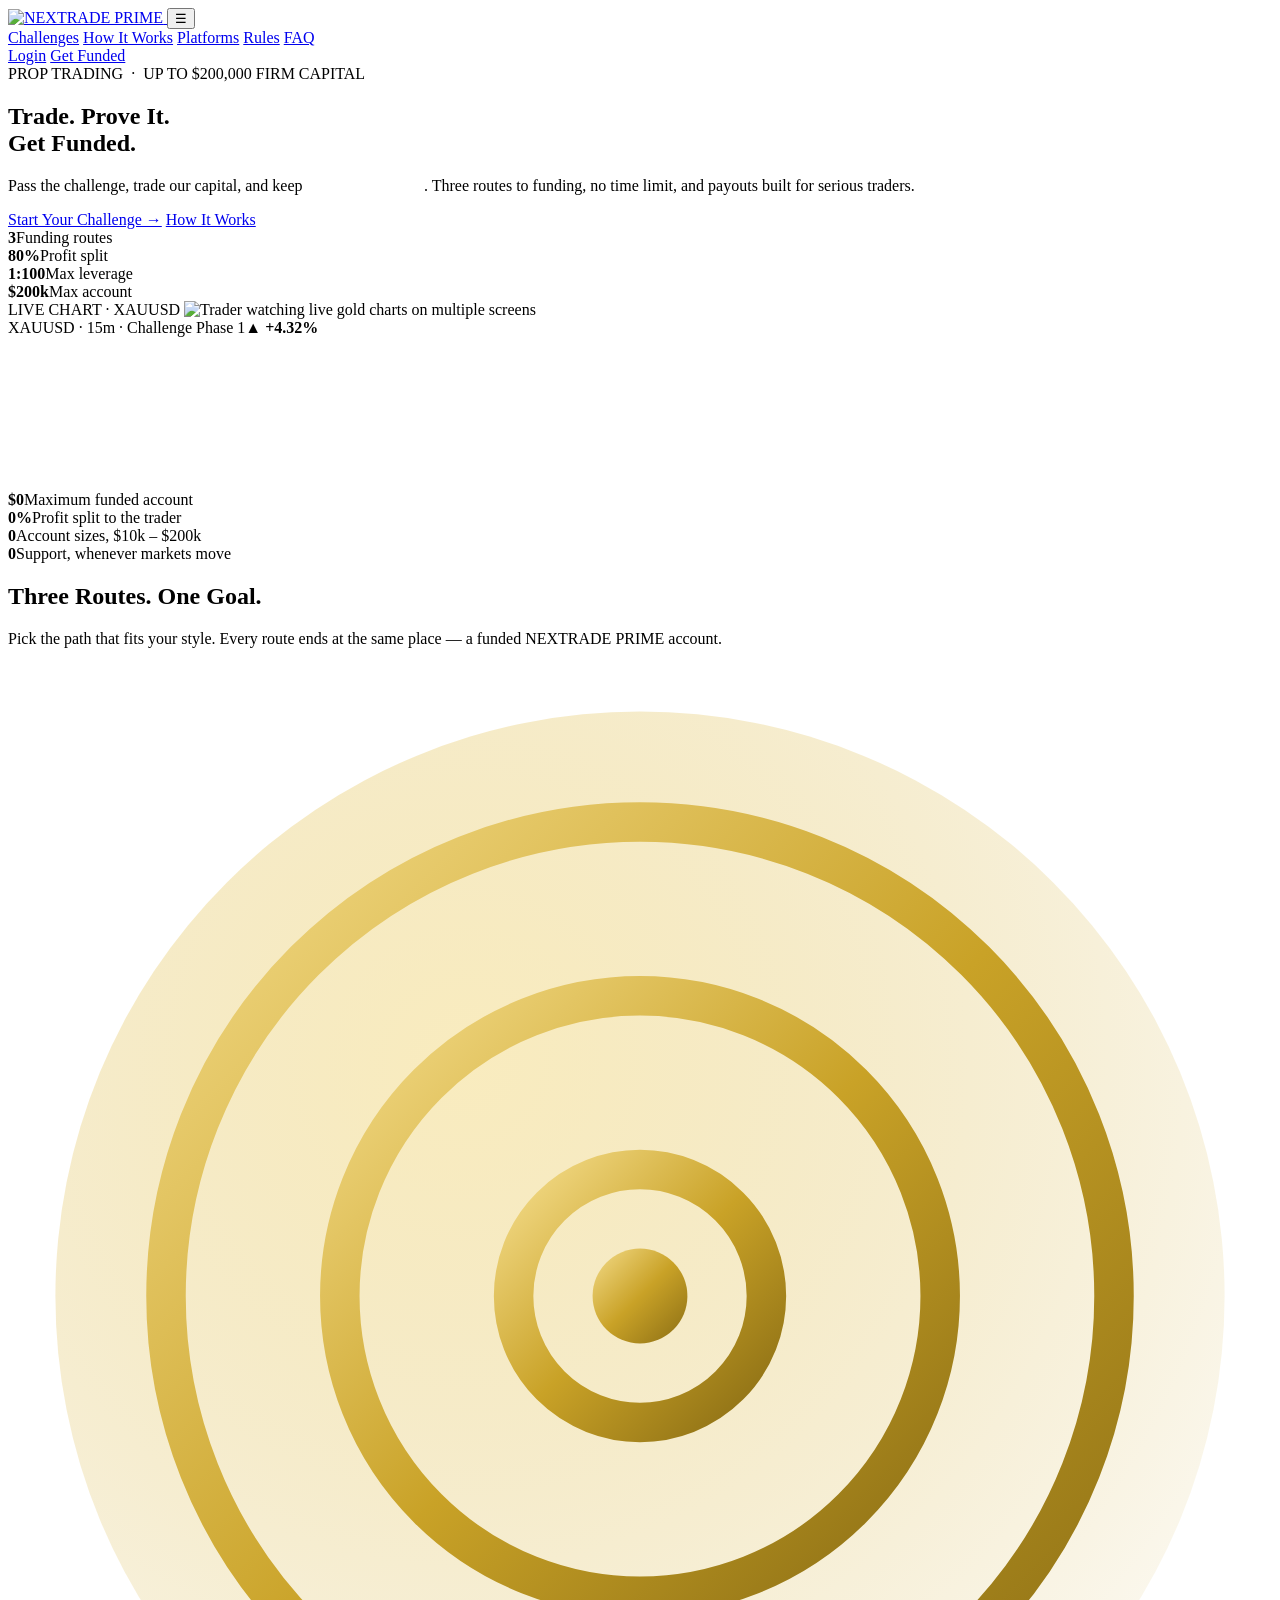
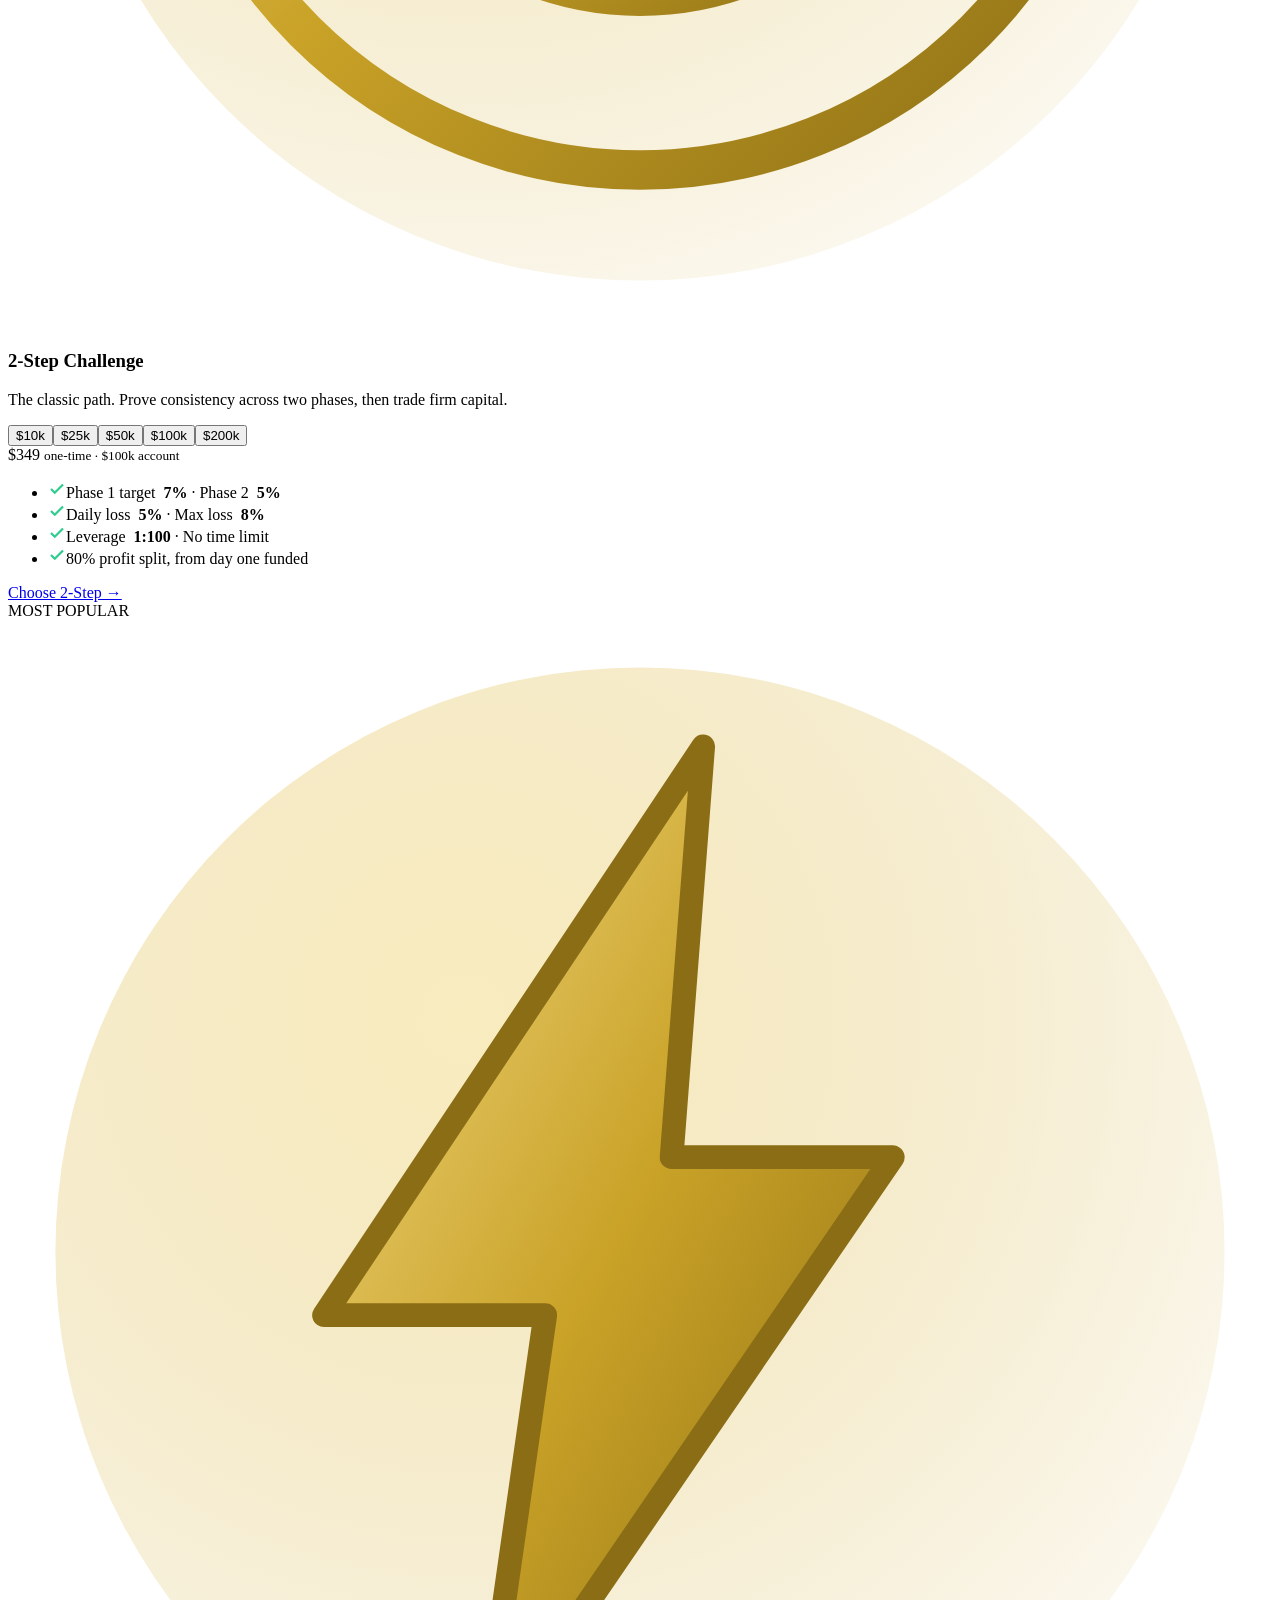
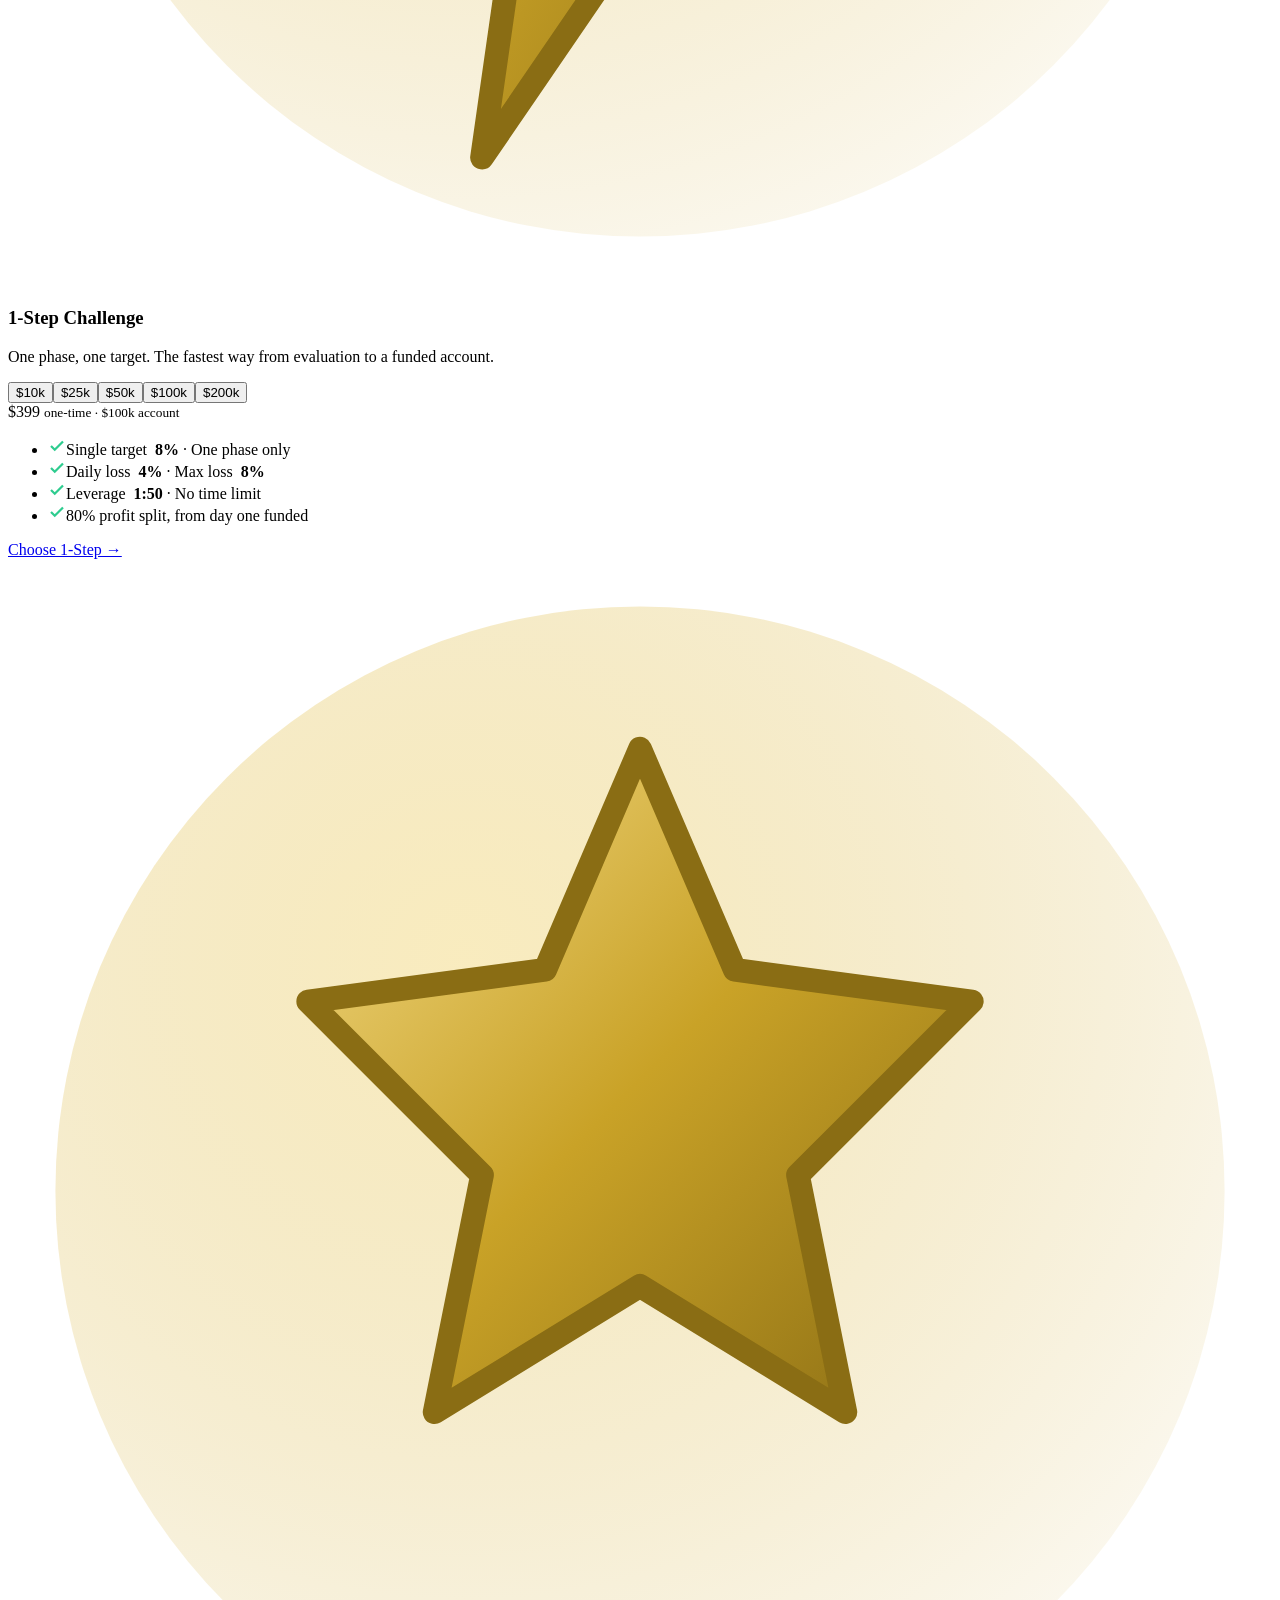
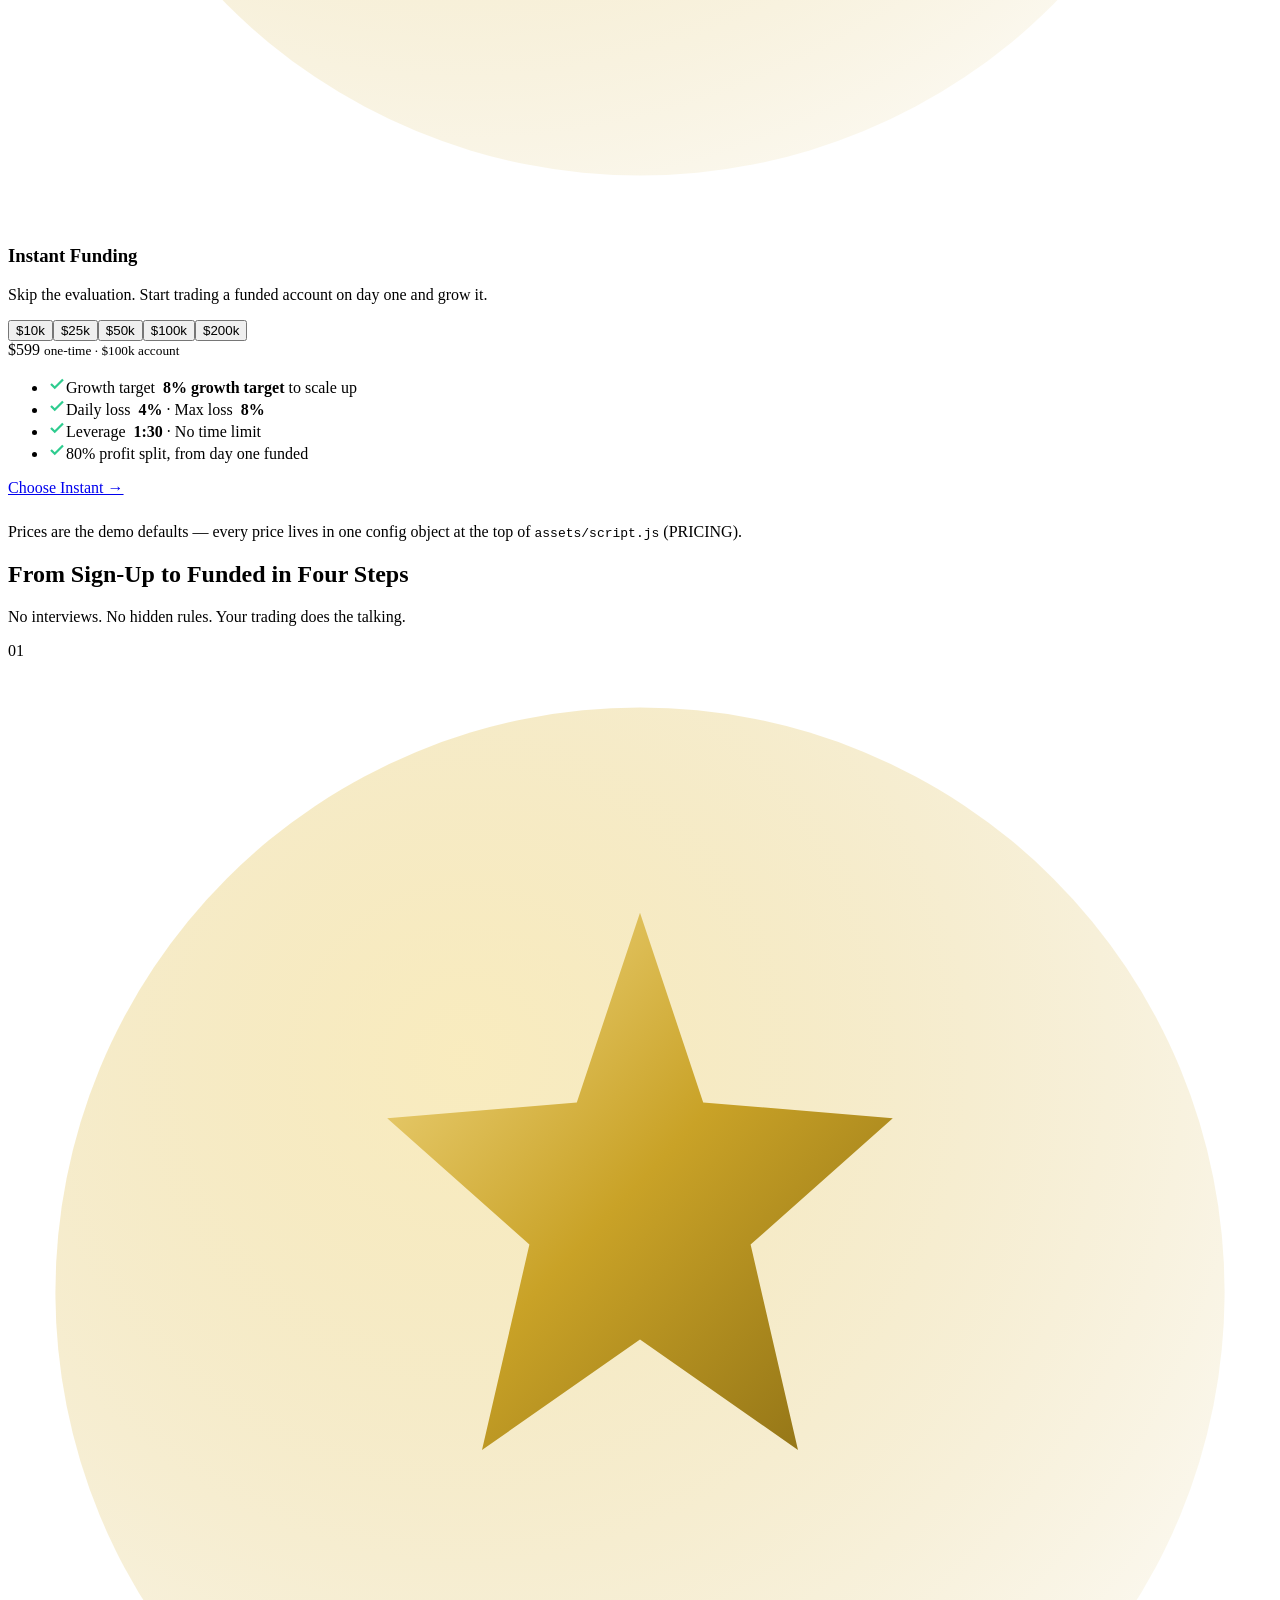
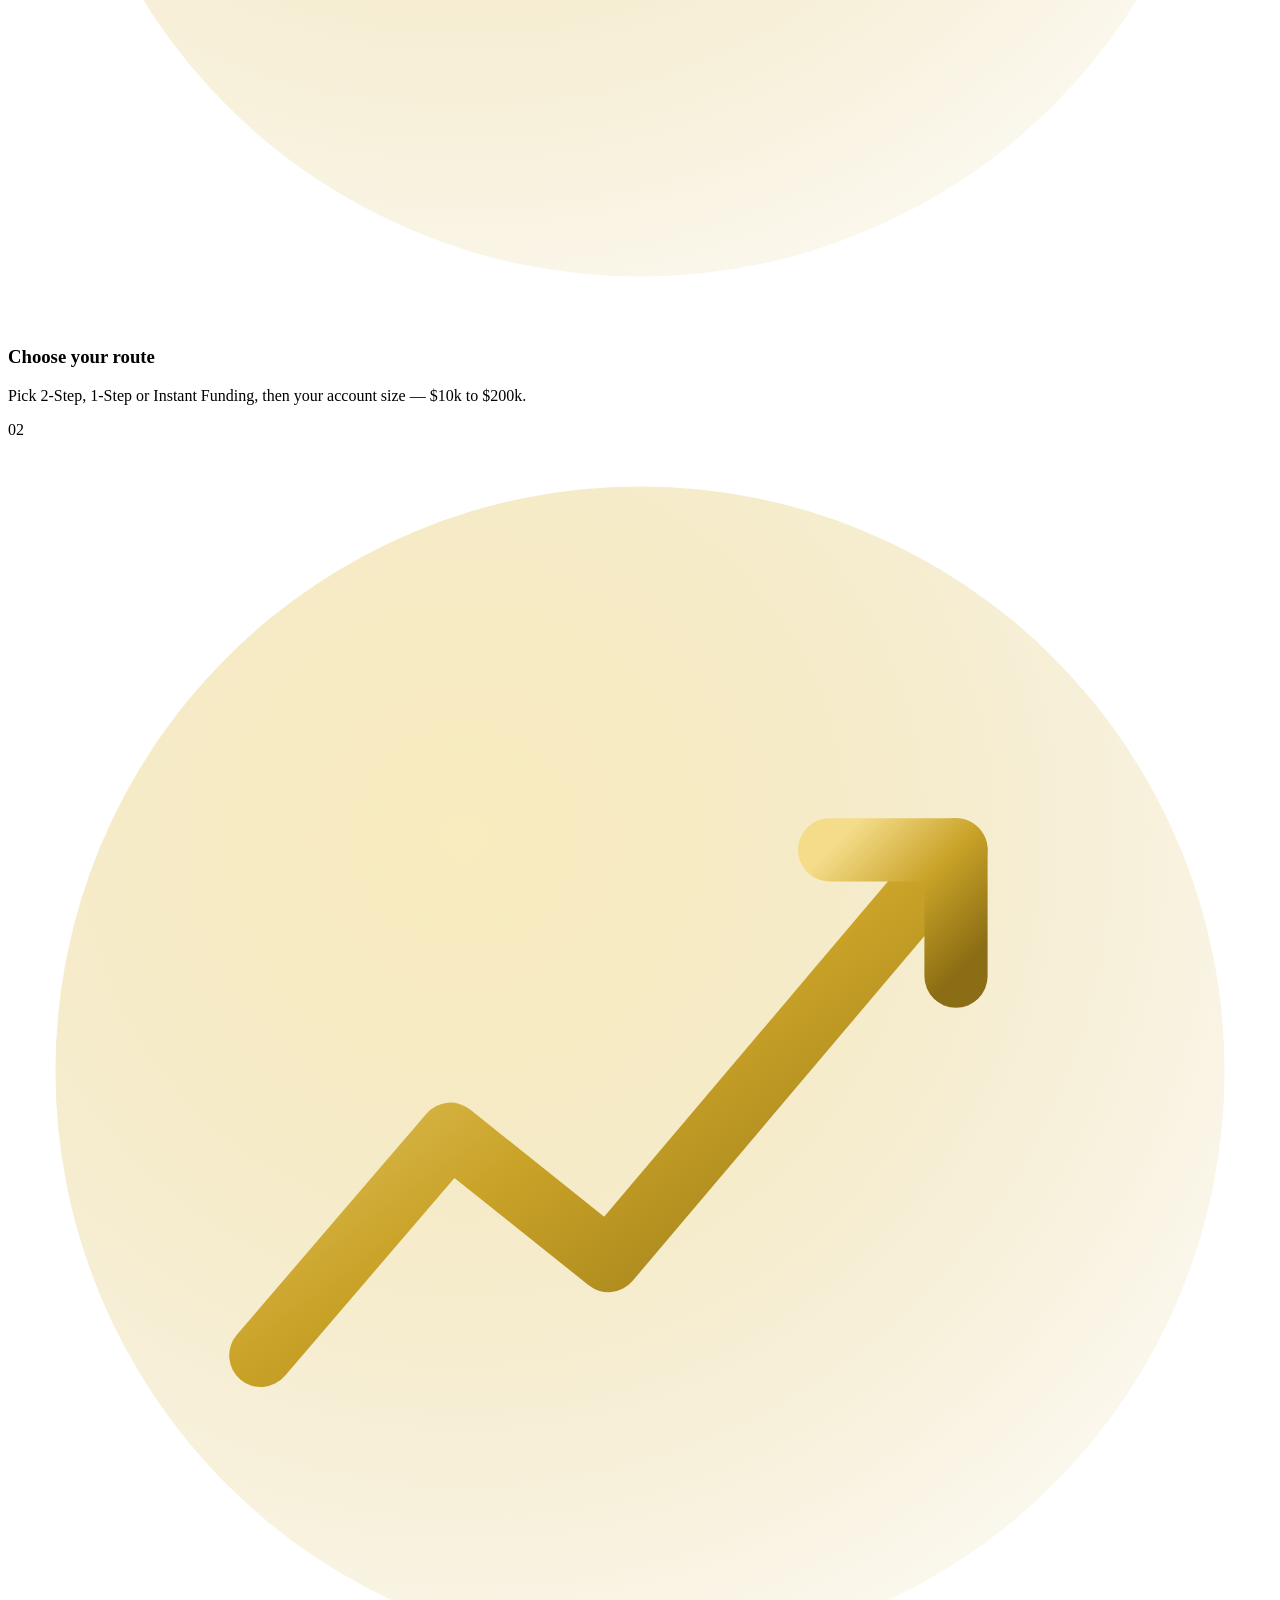
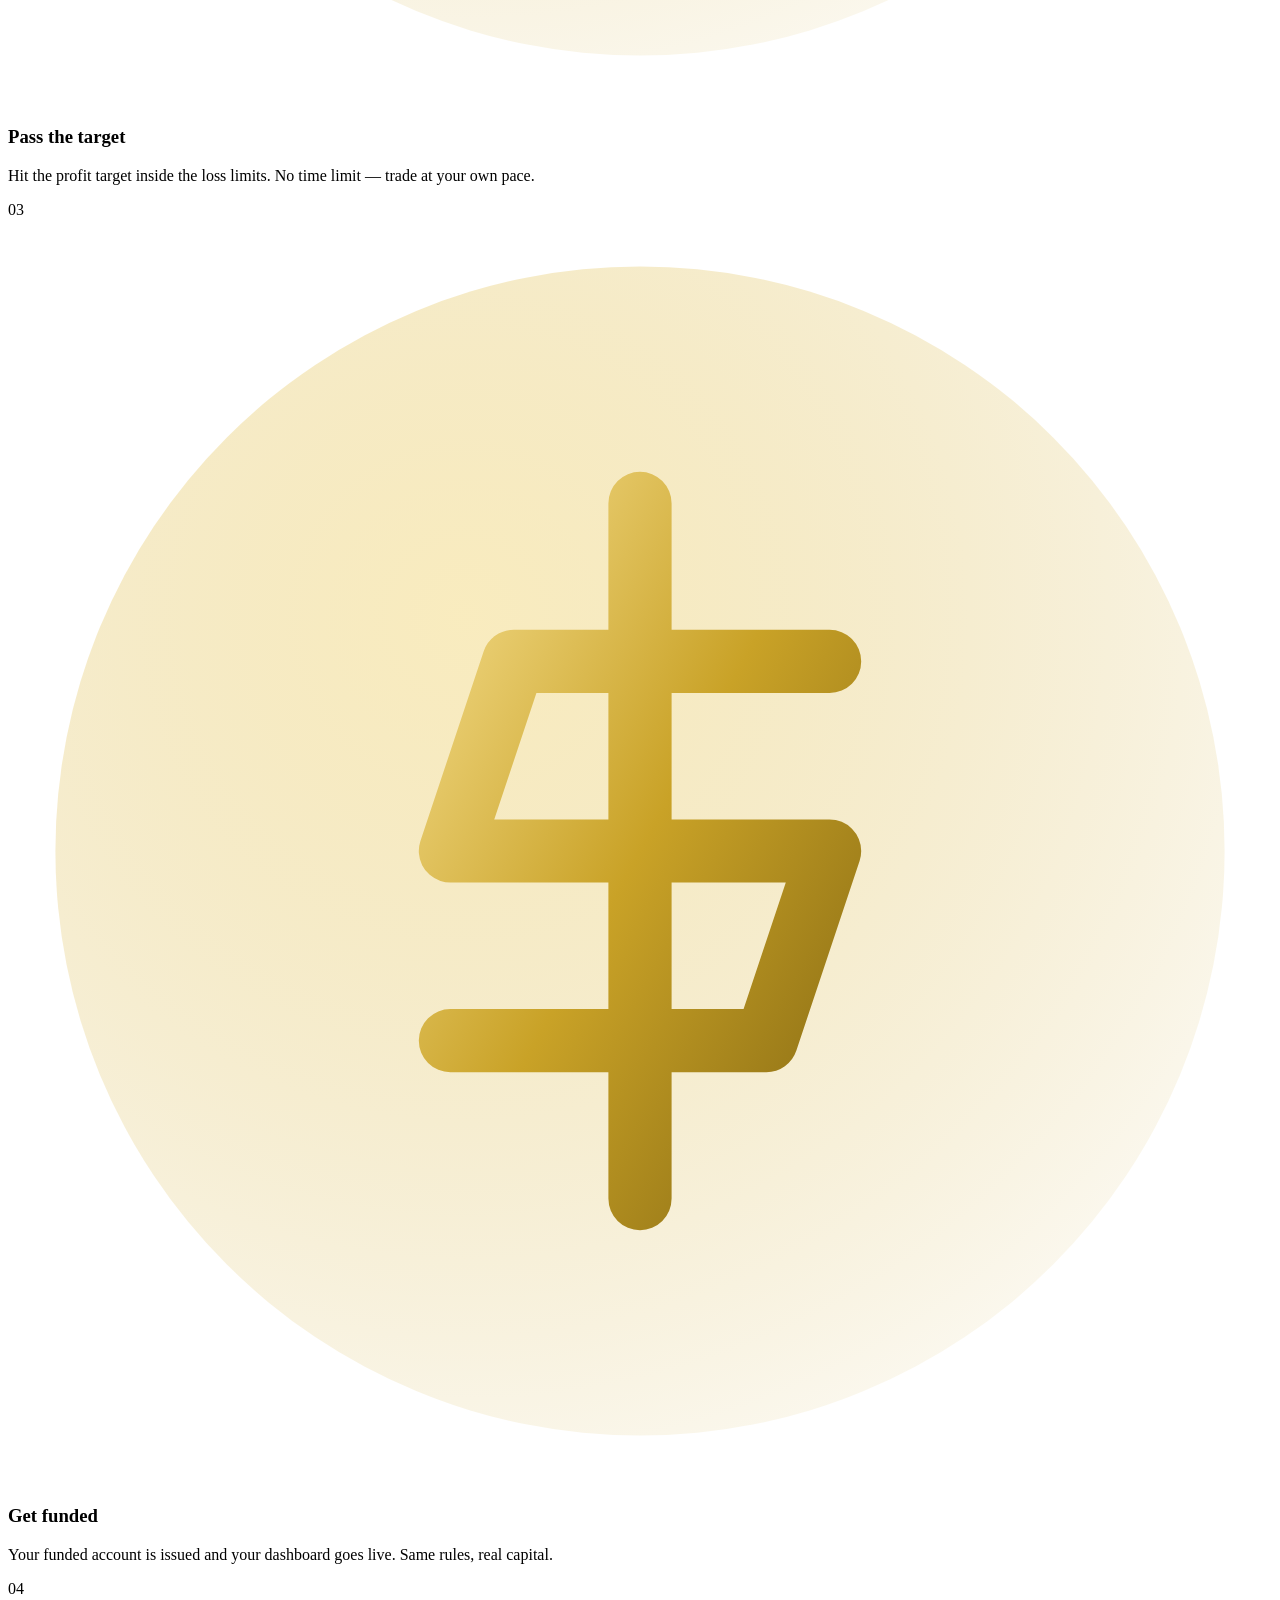
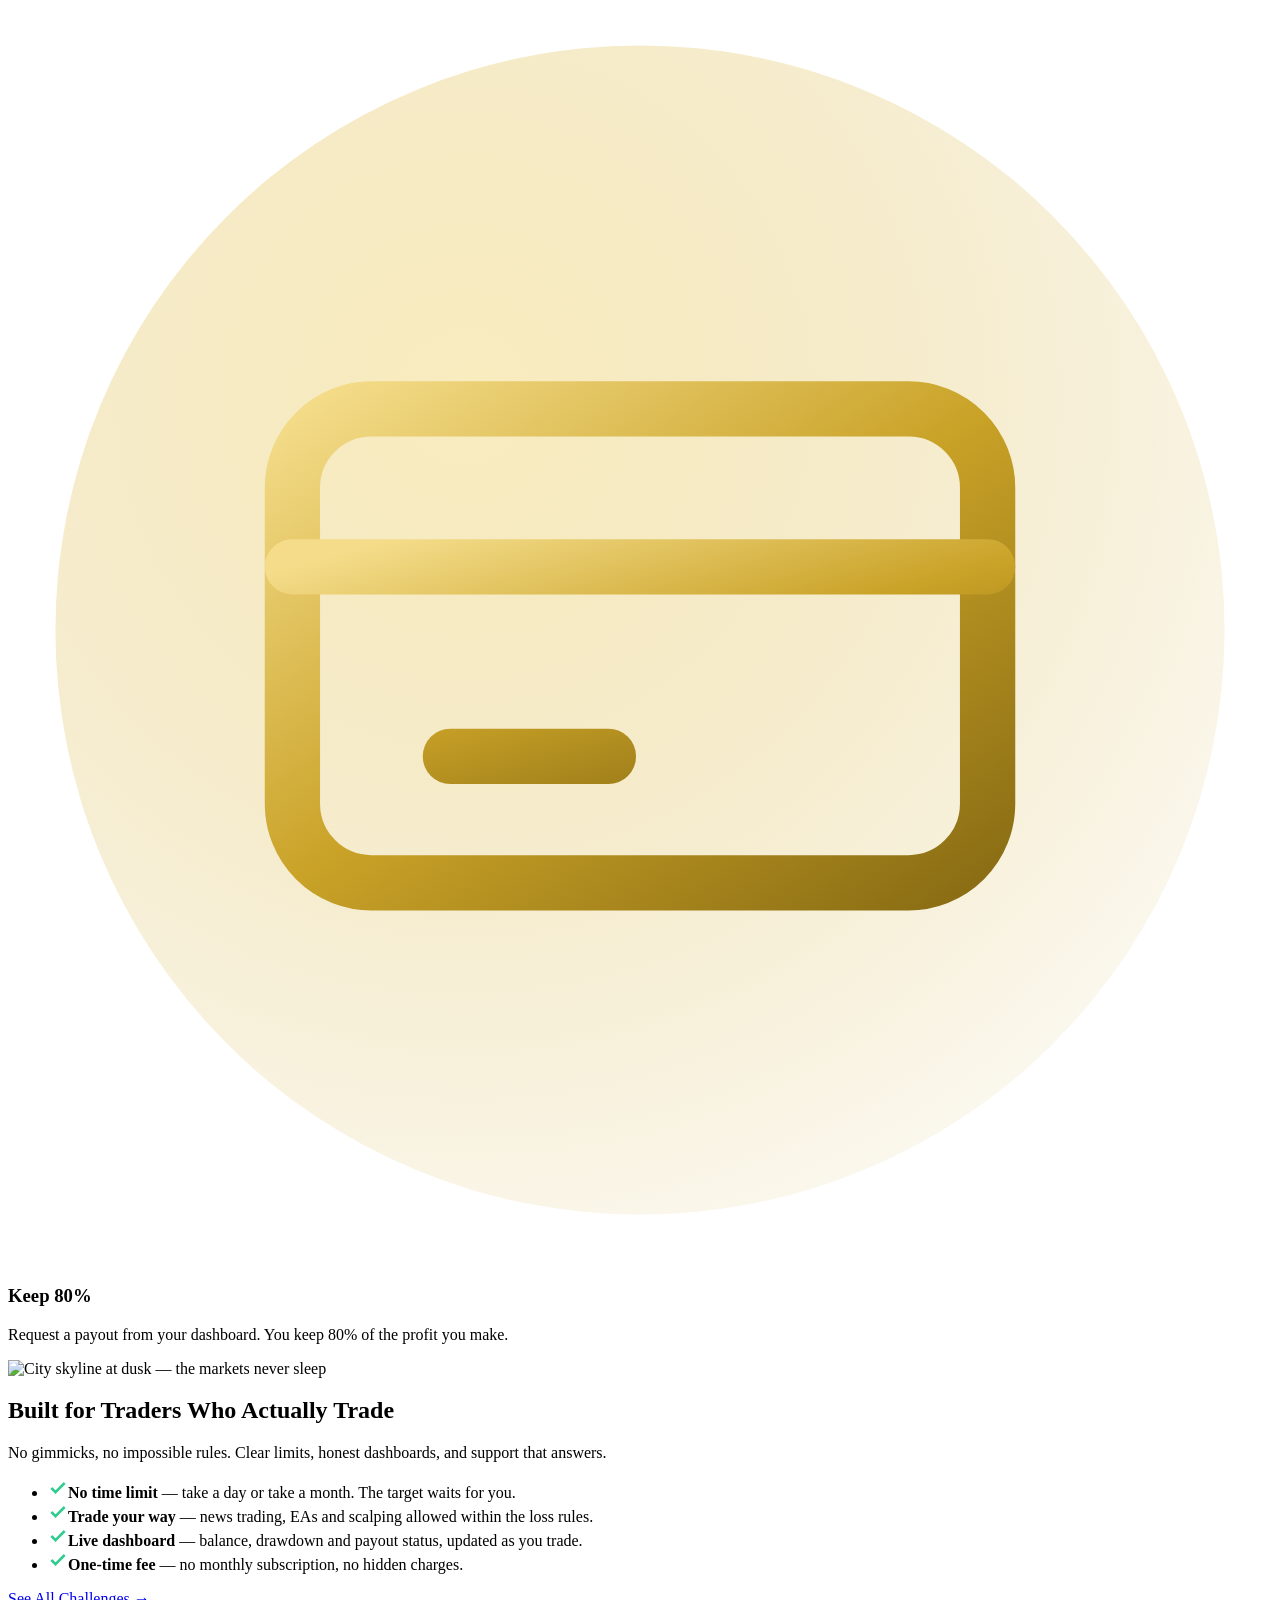
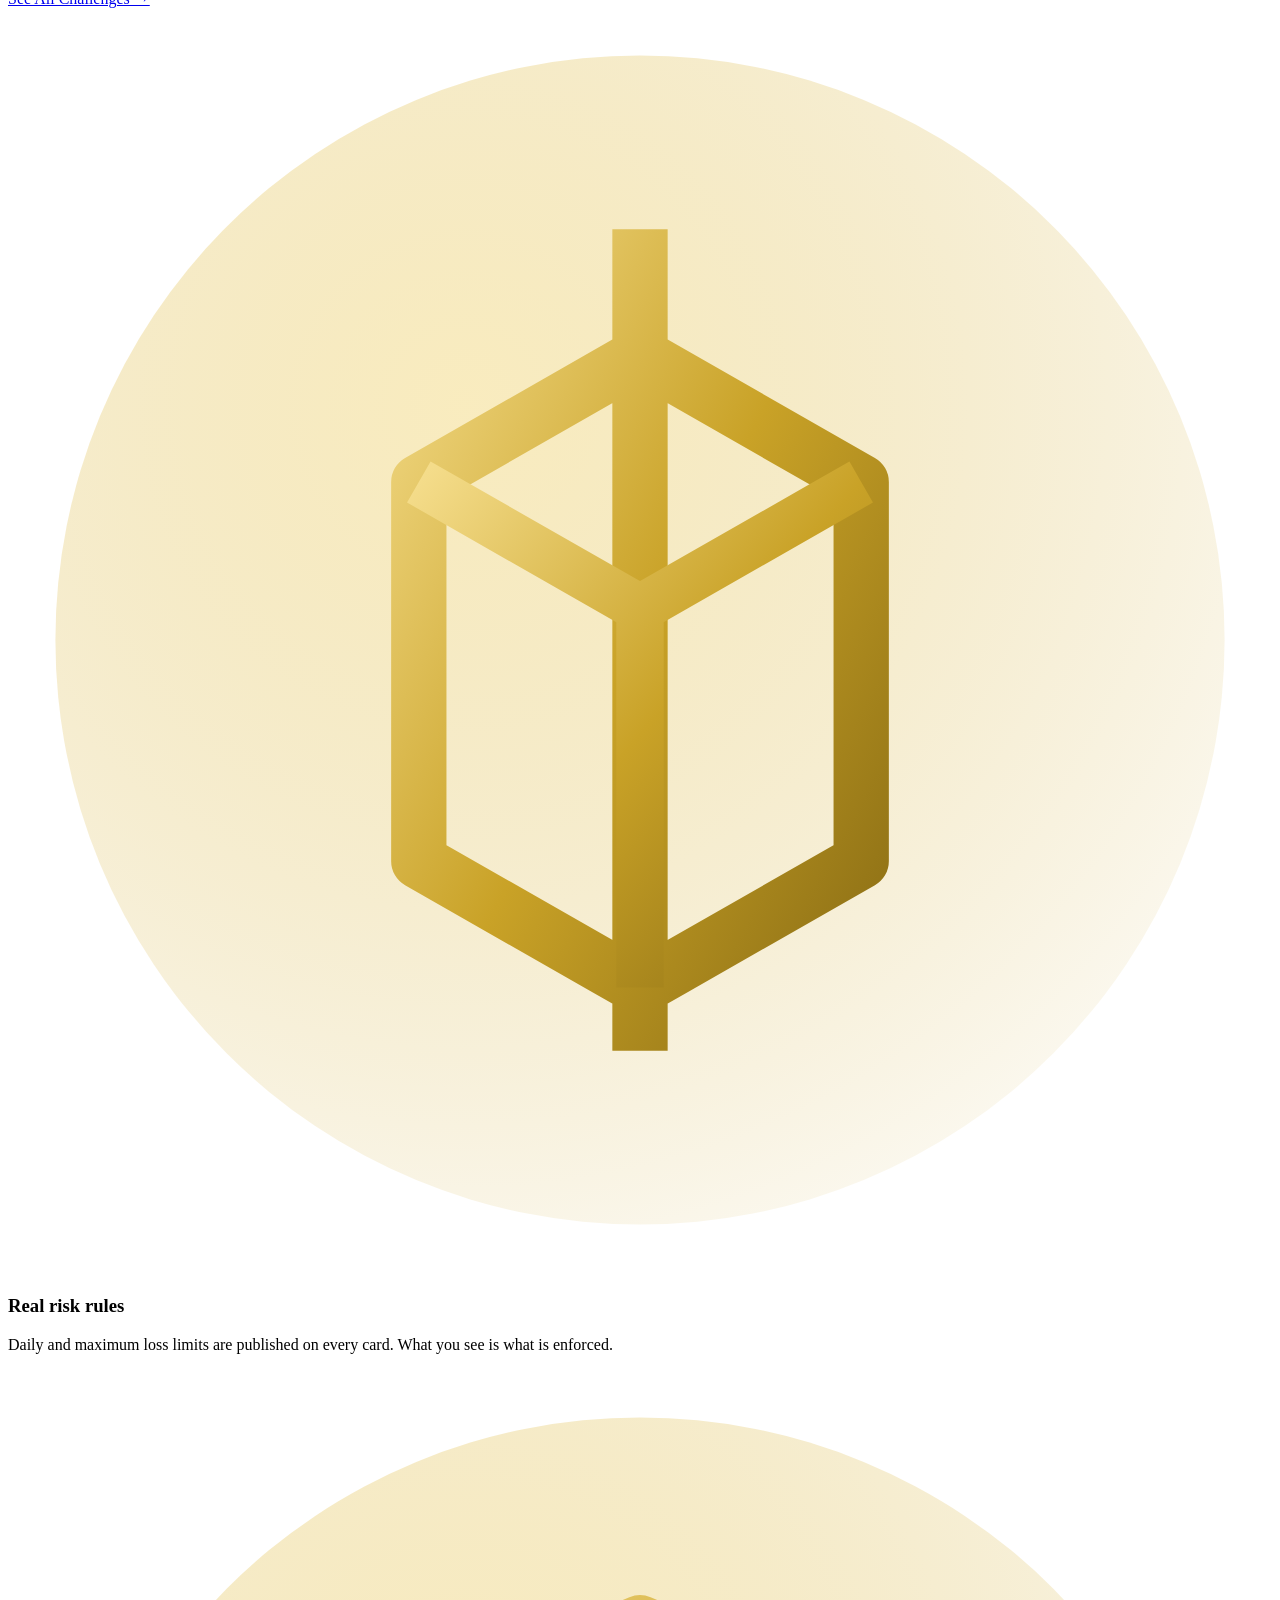
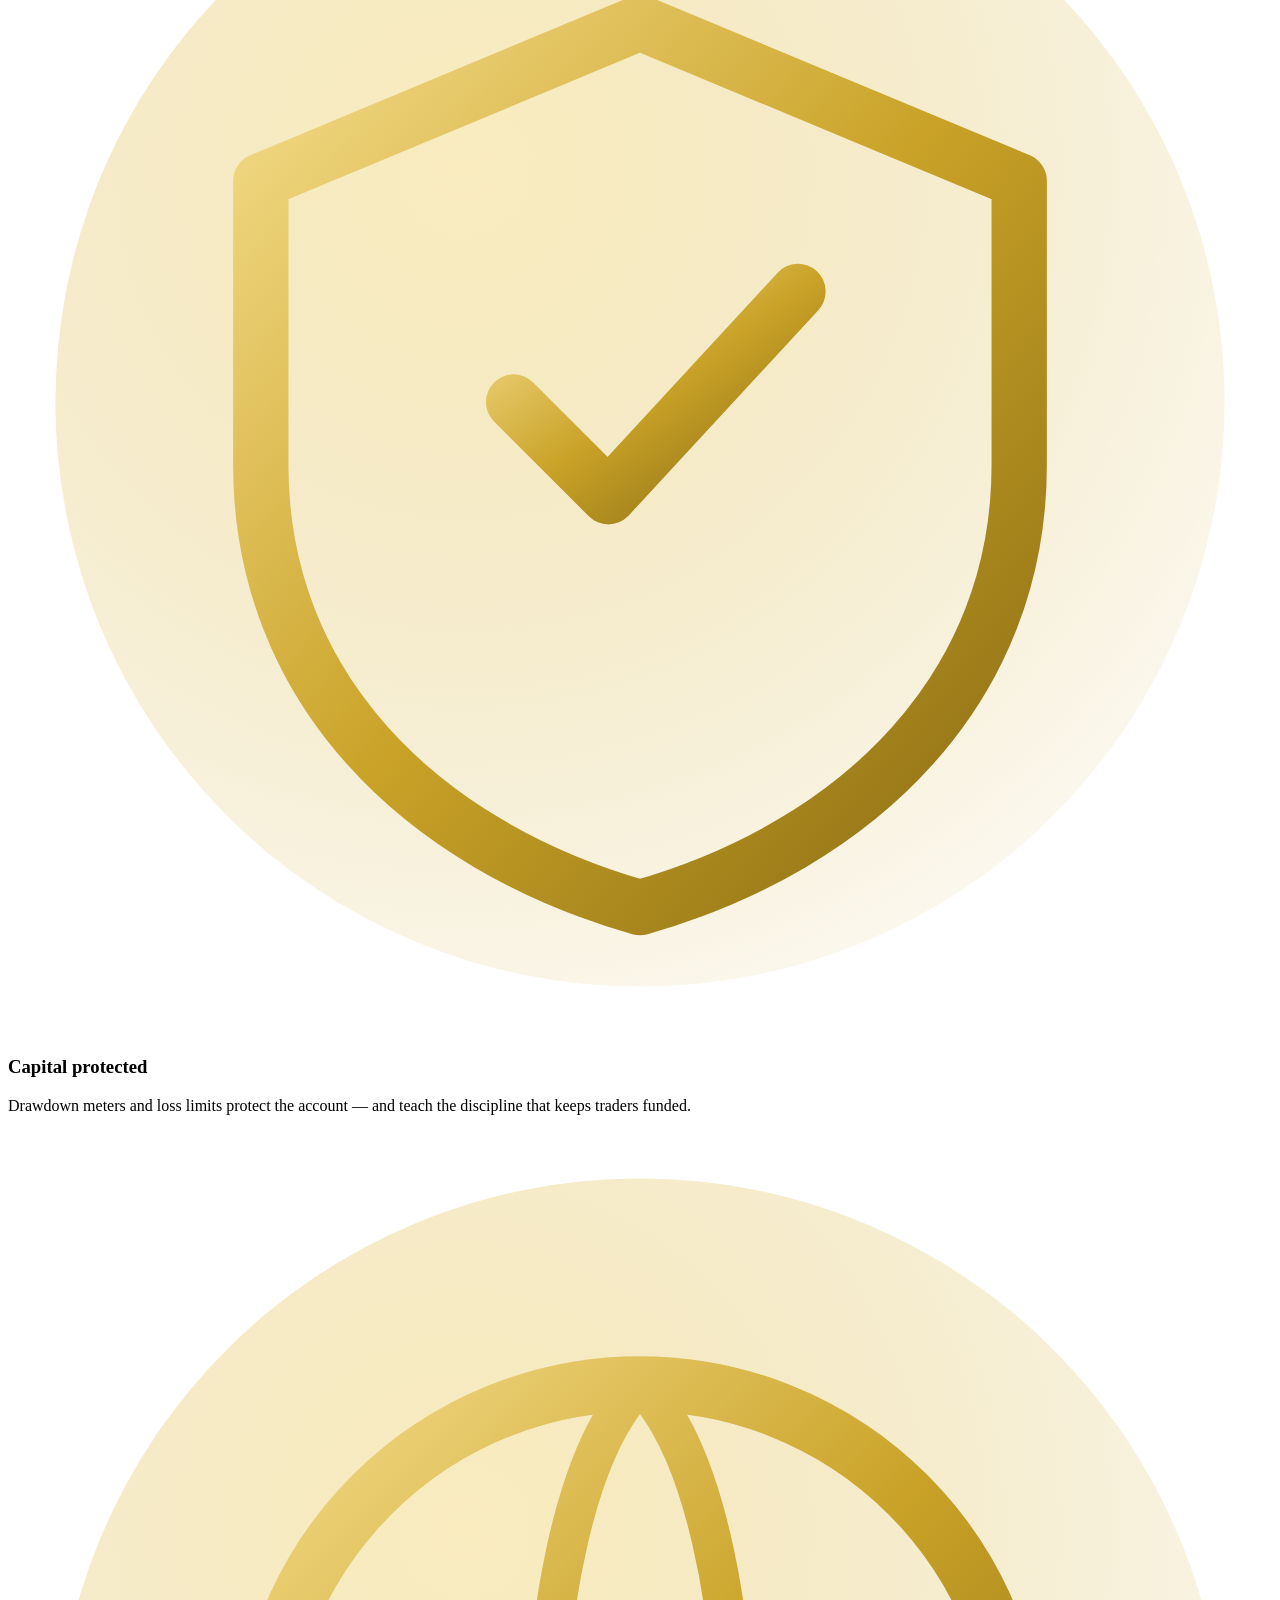
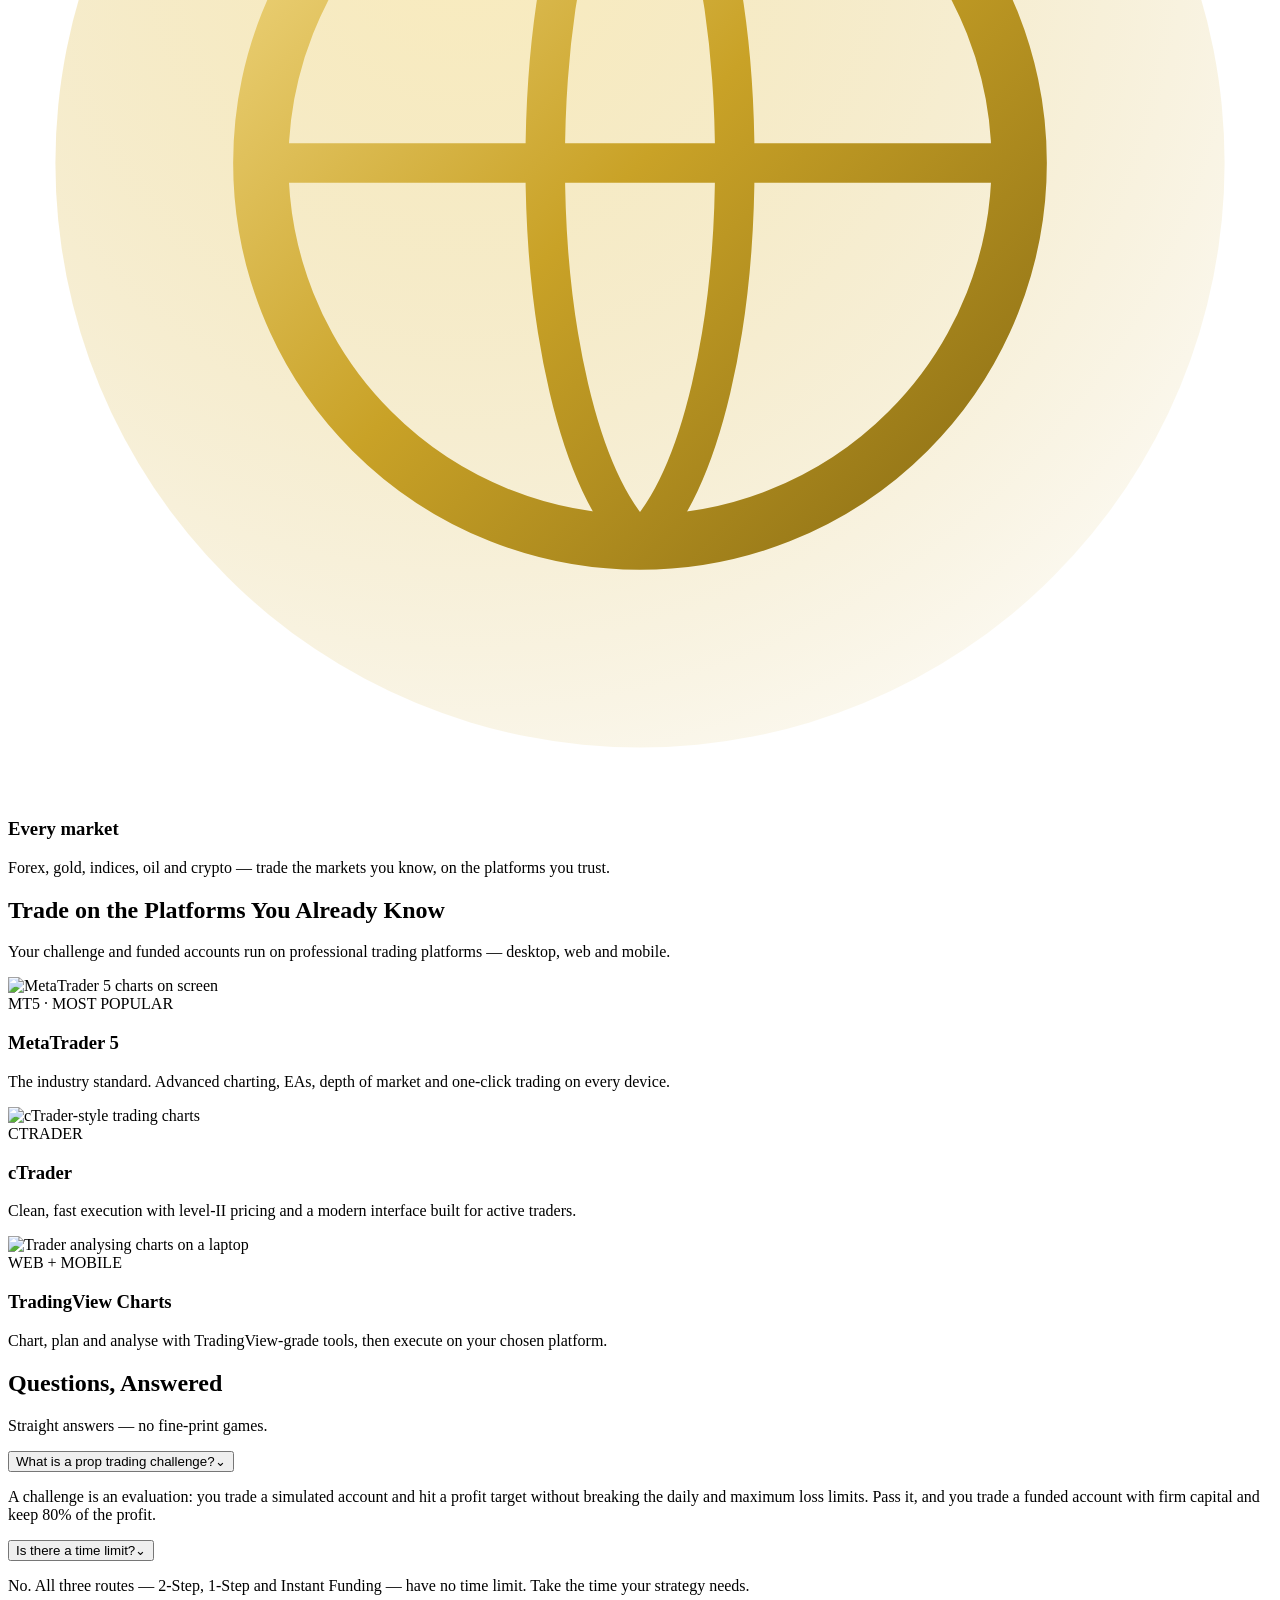
==== index.html @ e33038f4 "Add index.html" ====
<!DOCTYPE html>
<html lang="en">
<head>
<meta charset="UTF-8">
<meta name="viewport" content="width=device-width, initial-scale=1.0">
<title>NEXTRADE PRIME — Trade. Prove It. Get Funded.</title>
<meta name="description" content="NEXTRADE PRIME — a prop trading firm. Pass the challenge, trade up to $200,000 of firm capital, keep 80% of the profit. Three routes: 2-Step, 1-Step and Instant Funding. No time limit.">
<link rel="preconnect" href="https://fonts.googleapis.com">
<link rel="preconnect" href="https://fonts.gstatic.com" crossorigin>
<link href="https://fonts.googleapis.com/css2?family=Playfair+Display:wght@600;700;800&display=swap" rel="stylesheet">
<link rel="stylesheet" href="assets/style.css">
<link rel="icon" href="assets/logo-light.png">
</head>
<body>
<!-- Shared SVG gradient defs for the 3D gold icons -->
<svg width="0" height="0" style="position:absolute" aria-hidden="true"><defs>
<linearGradient id="gGold" x1="0" y1="0" x2="1" y2="1"><stop offset="0" stop-color="#F4DC8A"/><stop offset=".5" stop-color="#C9A227"/><stop offset="1" stop-color="#8A6D14"/></linearGradient>
<linearGradient id="gGold2" x1="0" y1="0" x2="0" y2="1"><stop offset="0" stop-color="#E8C766"/><stop offset="1" stop-color="#9A7B1A"/></linearGradient>
<radialGradient id="gGlow" cx=".35" cy=".3" r=".9"><stop offset="0" stop-color="#F4DC8A" stop-opacity=".55"/><stop offset="1" stop-color="#C9A227" stop-opacity="0"/></radialGradient>
</defs></svg>

<header class="site-header">
  <div class="container header-inner">
    <a class="brand" href="index.html" aria-label="NEXTRADE PRIME — home">
      <!-- logo-light: header is dark navy -->
      <img src="assets/logo-light.png" alt="NEXTRADE PRIME" height="42">
    </a>
    <button class="menu-toggle" aria-label="Open menu" aria-expanded="false">☰</button>
    <nav class="main-nav" aria-label="Main">
      <a href="challenges.html">Challenges</a>
      <a href="index.html#how-it-works">How It Works</a>
      <a href="index.html#platforms">Platforms</a>
      <a href="challenges.html#rules">Rules</a>
      <a href="index.html#faq">FAQ</a>
    </nav>
    <div class="header-actions">
      <a class="btn btn-ghost btn-sm" href="login.html">Login</a>
      <a class="btn btn-gold btn-sm shimmer" href="challenges.html">Get Funded</a>
    </div>
  </div>
</header>

<!-- ============ HERO ============ -->
<section class="hero">
  <div class="hero-bg" aria-hidden="true"></div>
  <div class="container hero-inner">
    <div>
      <span class="demo-pill">PROP TRADING &nbsp;·&nbsp; UP TO $200,000 FIRM CAPITAL</span>
      <h1>Trade. Prove It.<br><span class="gold">Get Funded.</span></h1>
      <p class="lead">Pass the challenge, trade our capital, and keep <strong style="color:#fff">80% of the profit</strong>. Three routes to funding, no time limit, and payouts built for serious traders.</p>
      <div class="hero-cta">
        <a class="btn btn-gold btn-lg shimmer" href="challenges.html">Start Your Challenge →</a>
        <a class="btn btn-ghost btn-lg" href="index.html#how-it-works">How It Works</a>
      </div>
      <div class="hero-proof">
        <div><b>3</b>Funding routes</div>
        <div><b>80%</b>Profit split</div>
        <div><b>1:100</b>Max leverage</div>
        <div><b>$200k</b>Max account</div>
      </div>
    </div>
    <div class="hero-card tilt">
      <span class="hero-badge">LIVE CHART · XAUUSD</span>
      <img src="https://images.unsplash.com/photo-1590283603385-17ffb3a7f29f?w=1200&q=80&auto=format&fit=crop" alt="Trader watching live gold charts on multiple screens" loading="lazy">
      <div class="chart-wrap">
        <div class="chart-head"><span>XAUUSD · 15m · Challenge Phase 1</span><b>▲ +4.32%</b></div>
        <canvas id="heroChart" aria-label="Animated candlestick chart"></canvas>
      </div>
    </div>
  </div>
  <div class="ticker" aria-label="Indicative market prices — demo feed">
    <div class="ticker-track"></div>
  </div>
</section>

<!-- ============ STATS ============ -->
<section class="stats-band">
  <div class="container stats-grid">
    <div class="stat reveal"><b><span data-count="200" data-suffix="k">$0</span></b><span>Maximum funded account</span></div>
    <div class="stat reveal" data-delay="1"><b><span data-count="80" data-suffix="%">0%</span></b><span>Profit split to the trader</span></div>
    <div class="stat reveal" data-delay="2"><b><span data-count="5" data-suffix="">0</span></b><span>Account sizes, $10k – $200k</span></div>
    <div class="stat reveal" data-delay="3"><b><span data-count="24" data-suffix="/7">0</span></b><span>Support, whenever markets move</span></div>
  </div>
</section>

<!-- ============ THREE ROUTES ============ -->
<section class="section" id="routes">
  <div class="container">
    <div class="center reveal">
      <div class="gold-rule"></div>
      <h2 class="section-title">Three Routes. One Goal.</h2>
      <p class="section-sub">Pick the path that fits your style. Every route ends at the same place — a funded NEXTRADE PRIME account.</p>
    </div>
    <div class="routes-grid">
      <article class="route-card tilt reveal" data-route="two-step">
        <div class="icon3d"><svg viewBox="0 0 80 80" fill="none" aria-hidden="true"><circle cx="40" cy="40" r="37" fill="url(#gGlow)"/><circle cx="40" cy="40" r="30" stroke="url(#gGold)" stroke-width="2.5"/><circle cx="40" cy="40" r="19" stroke="url(#gGold)" stroke-width="2.5"/><circle cx="40" cy="40" r="8" stroke="url(#gGold)" stroke-width="2.5"/><circle cx="40" cy="40" r="3" fill="url(#gGold)"/></svg></div>
        <h3>2-Step Challenge</h3>
        <p class="muted">The classic path. Prove consistency across two phases, then trade firm capital.</p>
        <div class="size-pills">
          <button class="size-pill" data-size="10000">$10k</button><button class="size-pill" data-size="25000">$25k</button><button class="size-pill" data-size="50000">$50k</button><button class="size-pill active" data-size="100000">$100k</button><button class="size-pill" data-size="200000">$200k</button>
        </div>
        <div class="route-price"><span class="js-price">$349</span> <small>one-time · <span class="js-size">$100k</span> account</small></div>
        <ul class="route-list">
          <li><svg width="18" height="18" viewBox="0 0 24 24" fill="none" stroke="#2ECC8F" stroke-width="3"><path d="M4 12l5 5L20 6"/></svg>Phase 1 target <b>&nbsp;<span class="js-target1">7%</span></b>&nbsp;· Phase 2 <b>&nbsp;<span class="js-target2">5%</span></b></li>
          <li><svg width="18" height="18" viewBox="0 0 24 24" fill="none" stroke="#2ECC8F" stroke-width="3"><path d="M4 12l5 5L20 6"/></svg>Daily loss <b>&nbsp;<span class="js-daily">5%</span></b>&nbsp;· Max loss <b>&nbsp;<span class="js-max">8%</span></b></li>
          <li><svg width="18" height="18" viewBox="0 0 24 24" fill="none" stroke="#2ECC8F" stroke-width="3"><path d="M4 12l5 5L20 6"/></svg>Leverage <b>&nbsp;<span class="js-lev">1:100</span></b>&nbsp;· No time limit</li>
          <li><svg width="18" height="18" viewBox="0 0 24 24" fill="none" stroke="#2ECC8F" stroke-width="3"><path d="M4 12l5 5L20 6"/></svg>80% profit split, from day one funded</li>
        </ul>
        <a class="btn btn-gold" href="challenges.html">Choose 2-Step →</a>
      </article>
      <article class="route-card tilt featured reveal" data-route="one-step" data-delay="1">
        <span class="route-tag">MOST POPULAR</span>
        <div class="icon3d"><svg viewBox="0 0 80 80" fill="none" aria-hidden="true"><circle cx="40" cy="40" r="37" fill="url(#gGlow)"/><path d="M44 8L20 44h14l-4 28 26-38H42l2-26z" fill="url(#gGold)" stroke="#8A6D14" stroke-width="1.5" stroke-linejoin="round"/></svg></div>
        <h3>1-Step Challenge</h3>
        <p class="muted">One phase, one target. The fastest way from evaluation to a funded account.</p>
        <div class="size-pills">
          <button class="size-pill" data-size="10000">$10k</button><button class="size-pill" data-size="25000">$25k</button><button class="size-pill" data-size="50000">$50k</button><button class="size-pill active" data-size="100000">$100k</button><button class="size-pill" data-size="200000">$200k</button>
        </div>
        <div class="route-price"><span class="js-price">$399</span> <small>one-time · <span class="js-size">$100k</span> account</small></div>
        <ul class="route-list">
          <li><svg width="18" height="18" viewBox="0 0 24 24" fill="none" stroke="#2ECC8F" stroke-width="3"><path d="M4 12l5 5L20 6"/></svg>Single target <b>&nbsp;<span class="js-target1">8%</span></b>&nbsp;· One phase only</li>
          <li><svg width="18" height="18" viewBox="0 0 24 24" fill="none" stroke="#2ECC8F" stroke-width="3"><path d="M4 12l5 5L20 6"/></svg>Daily loss <b>&nbsp;<span class="js-daily">4%</span></b>&nbsp;· Max loss <b>&nbsp;<span class="js-max">8%</span></b></li>
          <li><svg width="18" height="18" viewBox="0 0 24 24" fill="none" stroke="#2ECC8F" stroke-width="3"><path d="M4 12l5 5L20 6"/></svg>Leverage <b>&nbsp;<span class="js-lev">1:50</span></b>&nbsp;· No time limit</li>
          <li><svg width="18" height="18" viewBox="0 0 24 24" fill="none" stroke="#2ECC8F" stroke-width="3"><path d="M4 12l5 5L20 6"/></svg>80% profit split, from day one funded</li>
        </ul>
        <a class="btn btn-gold" href="challenges.html">Choose 1-Step →</a>
      </article>
      <article class="route-card tilt reveal" data-route="instant" data-delay="2">
        <div class="icon3d"><svg viewBox="0 0 80 80" fill="none" aria-hidden="true"><circle cx="40" cy="40" r="37" fill="url(#gGlow)"/><path d="M40 12l6 14 15 2-11 11 3 15-13-8-13 8 3-15L19 28l15-2 6-14z" fill="url(#gGold)" stroke="#8A6D14" stroke-width="1.5" stroke-linejoin="round"/><path d="M22 62h36" stroke="url(#gGold)" stroke-width="3" stroke-linecap="round"/></svg></div>
        <h3>Instant Funding</h3>
        <p class="muted">Skip the evaluation. Start trading a funded account on day one and grow it.</p>
        <div class="size-pills">
          <button class="size-pill" data-size="10000">$10k</button><button class="size-pill" data-size="25000">$25k</button><button class="size-pill" data-size="50000">$50k</button><button class="size-pill active" data-size="100000">$100k</button><button class="size-pill" data-size="200000">$200k</button>
        </div>
        <div class="route-price"><span class="js-price">$599</span> <small>one-time · <span class="js-size">$100k</span> account</small></div>
        <ul class="route-list">
          <li><svg width="18" height="18" viewBox="0 0 24 24" fill="none" stroke="#2ECC8F" stroke-width="3"><path d="M4 12l5 5L20 6"/></svg>Growth target <b>&nbsp;<span class="js-target1">8% growth target</span></b>&nbsp;to scale up</li>
          <li><svg width="18" height="18" viewBox="0 0 24 24" fill="none" stroke="#2ECC8F" stroke-width="3"><path d="M4 12l5 5L20 6"/></svg>Daily loss <b>&nbsp;<span class="js-daily">4%</span></b>&nbsp;· Max loss <b>&nbsp;<span class="js-max">8%</span></b></li>
          <li><svg width="18" height="18" viewBox="0 0 24 24" fill="none" stroke="#2ECC8F" stroke-width="3"><path d="M4 12l5 5L20 6"/></svg>Leverage <b>&nbsp;<span class="js-lev">1:30</span></b>&nbsp;· No time limit</li>
          <li><svg width="18" height="18" viewBox="0 0 24 24" fill="none" stroke="#2ECC8F" stroke-width="3"><path d="M4 12l5 5L20 6"/></svg>80% profit split, from day one funded</li>
        </ul>
        <a class="btn btn-gold" href="challenges.html">Choose Instant →</a>
      </article>
    </div>
    <p class="center muted small" style="margin-top:26px">Prices are the demo defaults — every price lives in one config object at the top of <code>assets/script.js</code> (PRICING).</p>
  </div>
</section>

<!-- ============ HOW IT WORKS ============ -->
<section class="section" id="how-it-works" style="background:var(--navy-900)">
  <div class="container">
    <div class="center reveal">
      <div class="gold-rule"></div>
      <h2 class="section-title">From Sign-Up to Funded in Four Steps</h2>
      <p class="section-sub">No interviews. No hidden rules. Your trading does the talking.</p>
    </div>
    <div class="steps-grid">
      <div class="step reveal">
        <span class="step-num">01</span>
        <div class="icon3d"><svg viewBox="0 0 80 80" fill="none" aria-hidden="true"><circle cx="40" cy="40" r="37" fill="url(#gGlow)"/><path d="M40 16l4 12 12 1-9 8 3 13-10-7-10 7 3-13-9-8 12-1 4-12z" fill="url(#gGold)"/></svg></div>
        <h3>Choose your route</h3><p>Pick 2-Step, 1-Step or Instant Funding, then your account size — $10k to $200k.</p>
      </div>
      <div class="step reveal" data-delay="1">
        <span class="step-num">02</span>
        <div class="icon3d"><svg viewBox="0 0 80 80" fill="none" aria-hidden="true"><circle cx="40" cy="40" r="37" fill="url(#gGlow)"/><path d="M16 58l12-14 10 8 22-26" stroke="url(#gGold)" stroke-width="4" stroke-linecap="round" stroke-linejoin="round"/><path d="M52 26h8v8" stroke="url(#gGold)" stroke-width="4" stroke-linecap="round" stroke-linejoin="round"/></svg></div>
        <h3>Pass the target</h3><p>Hit the profit target inside the loss limits. No time limit — trade at your own pace.</p>
      </div>
      <div class="step reveal" data-delay="2">
        <span class="step-num">03</span>
        <div class="icon3d"><svg viewBox="0 0 80 80" fill="none" aria-hidden="true"><circle cx="40" cy="40" r="37" fill="url(#gGlow)"/><path d="M40 18v44M52 28H32l-4 12h24l-4 12H28" stroke="url(#gGold)" stroke-width="4" stroke-linecap="round" stroke-linejoin="round" fill="none"/></svg></div>
        <h3>Get funded</h3><p>Your funded account is issued and your dashboard goes live. Same rules, real capital.</p>
      </div>
      <div class="step reveal" data-delay="3">
        <span class="step-num">04</span>
        <div class="icon3d"><svg viewBox="0 0 80 80" fill="none" aria-hidden="true"><circle cx="40" cy="40" r="37" fill="url(#gGlow)"/><rect x="18" y="26" width="44" height="30" rx="5" stroke="url(#gGold)" stroke-width="3.5"/><path d="M18 36h44M28 48h10" stroke="url(#gGold)" stroke-width="3.5" stroke-linecap="round"/></svg></div>
        <h3>Keep 80%</h3><p>Request a payout from your dashboard. You keep 80% of the profit you make.</p>
      </div>
    </div>
  </div>
</section>

<!-- ============ WHY NEXTRADE ============ -->
<section class="section">
  <div class="container split">
    <div class="img-frame reveal">
      <img class="ph" src="https://images.unsplash.com/photo-1486406146926-c627a92ad1ab?w=1400&q=80&auto=format&fit=crop" alt="City skyline at dusk — the markets never sleep" loading="lazy">
    </div>
    <div class="reveal" data-delay="1">
      <div class="gold-rule"></div>
      <h2 class="section-title">Built for Traders Who Actually Trade</h2>
      <p class="section-sub">No gimmicks, no impossible rules. Clear limits, honest dashboards, and support that answers.</p>
      <ul class="check-list">
        <li><svg width="20" height="20" viewBox="0 0 24 24" fill="none" stroke="#2ECC8F" stroke-width="3"><path d="M4 12l5 5L20 6"/></svg><span><strong>No time limit</strong> — take a day or take a month. The target waits for you.</span></li>
        <li><svg width="20" height="20" viewBox="0 0 24 24" fill="none" stroke="#2ECC8F" stroke-width="3"><path d="M4 12l5 5L20 6"/></svg><span><strong>Trade your way</strong> — news trading, EAs and scalping allowed within the loss rules.</span></li>
        <li><svg width="20" height="20" viewBox="0 0 24 24" fill="none" stroke="#2ECC8F" stroke-width="3"><path d="M4 12l5 5L20 6"/></svg><span><strong>Live dashboard</strong> — balance, drawdown and payout status, updated as you trade.</span></li>
        <li><svg width="20" height="20" viewBox="0 0 24 24" fill="none" stroke="#2ECC8F" stroke-width="3"><path d="M4 12l5 5L20 6"/></svg><span><strong>One-time fee</strong> — no monthly subscription, no hidden charges.</span></li>
      </ul>
      <a class="btn btn-gold" href="challenges.html">See All Challenges →</a>
    </div>
  </div>
  <div class="container features-grid">
    <div class="feature reveal">
      <div class="icon3d sm"><svg viewBox="0 0 80 80" fill="none" aria-hidden="true"><circle cx="40" cy="40" r="37" fill="url(#gGlow)"/><path d="M40 14v52M40 22l-14 8v24l14 8 14-8V30l-14-8z" stroke="url(#gGold)" stroke-width="3.5" stroke-linejoin="round"/><path d="M26 30l14 8 14-8M40 38v24" stroke="url(#gGold)" stroke-width="3" stroke-linejoin="round"/></svg></div>
      <div><h3>Real risk rules</h3><p>Daily and maximum loss limits are published on every card. What you see is what is enforced.</p></div>
    </div>
    <div class="feature reveal" data-delay="1">
      <div class="icon3d sm"><svg viewBox="0 0 80 80" fill="none" aria-hidden="true"><circle cx="40" cy="40" r="37" fill="url(#gGlow)"/><path d="M40 16l24 10v18c0 14-10 24-24 28-14-4-24-14-24-28V26l24-10z" stroke="url(#gGold)" stroke-width="3.5" stroke-linejoin="round"/><path d="M32 40l6 6 12-13" stroke="url(#gGold)" stroke-width="3.5" stroke-linecap="round" stroke-linejoin="round"/></svg></div>
      <div><h3>Capital protected</h3><p>Drawdown meters and loss limits protect the account — and teach the discipline that keeps traders funded.</p></div>
    </div>
    <div class="feature reveal" data-delay="2">
      <div class="icon3d sm"><svg viewBox="0 0 80 80" fill="none" aria-hidden="true"><circle cx="40" cy="40" r="37" fill="url(#gGlow)"/><circle cx="40" cy="40" r="24" stroke="url(#gGold)" stroke-width="3.5"/><path d="M16 40h48M40 16c-8 8-8 40 0 48M40 16c8 8 8 40 0 48" stroke="url(#gGold)" stroke-width="2.5"/></svg></div>
      <div><h3>Every market</h3><p>Forex, gold, indices, oil and crypto — trade the markets you know, on the platforms you trust.</p></div>
    </div>
  </div>
</section>

<!-- ============ PLATFORMS ============ -->
<section class="section" id="platforms" style="background:var(--navy-900)">
  <div class="container">
    <div class="center reveal">
      <div class="gold-rule"></div>
      <h2 class="section-title">Trade on the Platforms You Already Know</h2>
      <p class="section-sub">Your challenge and funded accounts run on professional trading platforms — desktop, web and mobile.</p>
    </div>
    <div class="platforms">
      <article class="platform reveal">
        <img src="https://images.unsplash.com/photo-1642790106117-e829e14a795f?w=1200&q=80&auto=format&fit=crop" alt="MetaTrader 5 charts on screen" loading="lazy">
        <div class="platform-body"><span class="platform-tag">MT5 · MOST POPULAR</span><h3>MetaTrader 5</h3><p>The industry standard. Advanced charting, EAs, depth of market and one-click trading on every device.</p></div>
      </article>
      <article class="platform reveal" data-delay="1">
        <img src="https://images.unsplash.com/photo-1559526324-4b87b5e36e44?w=1200&q=80&auto=format&fit=crop" alt="cTrader-style trading charts" loading="lazy">
        <div class="platform-body"><span class="platform-tag">CTRADER</span><h3>cTrader</h3><p>Clean, fast execution with level-II pricing and a modern interface built for active traders.</p></div>
      </article>
      <article class="platform reveal" data-delay="2">
        <img src="https://images.unsplash.com/photo-1605792657660-596af9009e82?w=1200&q=80&auto=format&fit=crop" alt="Trader analysing charts on a laptop" loading="lazy">
        <div class="platform-body"><span class="platform-tag">WEB + MOBILE</span><h3>TradingView Charts</h3><p>Chart, plan and analyse with TradingView-grade tools, then execute on your chosen platform.</p></div>
      </article>
    </div>
  </div>
</section>

<!-- ============ FAQ ============ -->
<section class="section" id="faq">
  <div class="container">
    <div class="center reveal">
      <div class="gold-rule"></div>
      <h2 class="section-title">Questions, Answered</h2>
      <p class="section-sub">Straight answers — no fine-print games.</p>
    </div>
    <div class="faq">
      <div class="faq-item reveal"><button class="faq-q">What is a prop trading challenge?<span class="chev">⌄</span></button><div class="faq-a"><p>A challenge is an evaluation: you trade a simulated account and hit a profit target without breaking the daily and maximum loss limits. Pass it, and you trade a funded account with firm capital and keep 80% of the profit.</p></div></div>
      <div class="faq-item reveal"><button class="faq-q">Is there a time limit?<span class="chev">⌄</span></button><div class="faq-a"><p>No. All three routes — 2-Step, 1-Step and Instant Funding — have no time limit. Take the time your strategy needs.</p></div></div>
      <div class="faq-item reveal"><button class="faq-q">What is the profit split?<span class="chev">⌄</span></button><div class="faq-a"><p>80% of the profit goes to you on every funded account, on every route. Payouts are requested from your trader dashboard.</p></div></div>
      <div class="faq-item reveal"><button class="faq-q">Can I trade news, EAs or scalping?<span class="chev">⌄</span></button><div class="faq-a"><p>Yes — news trading, expert advisors and scalping are allowed, as long as you stay inside the daily and maximum loss limits published on your challenge card.</p></div></div>
      <div class="faq-item reveal"><button class="faq-q">What happens if I break a rule?<span class="chev">⌄</span></button><div class="faq-a"><p>Breaching the daily loss limit or the maximum loss limit ends that challenge attempt. You can start a new challenge at any time.</p></div></div>
      <div class="faq-item reveal"><button class="faq-q">How do payouts work?<span class="chev">⌄</span></button><div class="faq-a"><p>Once funded, request a payout from your dashboard. Payout methods and timing are confirmed in your account area — this demo site shows the dashboard layout only.</p></div></div>
    </div>
  </div>
</section>

<!-- ============ CTA ============ -->
<section class="section" style="padding-top:0">
  <div class="container">
    <div class="cta-banner reveal">
      <img src="https://images.unsplash.com/photo-1526304640581-d334cdbbf45e?w=1600&q=80&auto=format&fit=crop" alt="" loading="lazy">
      <h2>Your Capital Is Waiting.<br><span class="gold">Your Skill Unlocks It.</span></h2>
      <p>Choose a route, pick an account size, and start your challenge today. No time limit — just your trading.</p>
      <a class="btn btn-gold btn-lg shimmer" href="challenges.html">Get Funded Now →</a>
    </div>
  </div>
</section>

<footer class="site-footer">
  <div class="container footer-grid">
    <div>
      <!-- logo-light: footer is dark navy -->
      <img src="assets/logo-light.png" alt="NEXTRADE PRIME">
      <p>A prop trading firm for traders who prove it first. Three routes to funding, up to $200,000 of firm capital, and an 80% profit split.</p>
    </div>
    <div><h4>CHALLENGES</h4><ul><li><a href="challenges.html">2-Step Challenge</a></li><li><a href="challenges.html">1-Step Challenge</a></li><li><a href="challenges.html">Instant Funding</a></li><li><a href="challenges.html#rules">Trading Rules</a></li></ul></div>
    <div><h4>COMPANY</h4><ul><li><a href="index.html#how-it-works">How It Works</a></li><li><a href="index.html#platforms">Platforms</a></li><li><a href="index.html#faq">FAQ</a></li><li><a href="login.html">Trader Login</a></li></ul></div>
    <div><h4>ACCOUNT</h4><ul><li><a href="login.html">Login</a></li><li><a href="signup.html">Create Account</a></li><li><a href="dashboard.html">Demo Dashboard</a></li><li><a href="challenges.html">Get Funded</a></li></ul></div>
  </div>
  <div class="footer-bottom container">
    <p><strong>Risk disclaimer:</strong> Trading foreign exchange, commodities, indices and cryptocurrencies carries a high level of risk and may not be suitable for all traders. Funded accounts offered through NEXTRADE PRIME are simulated evaluation and funded-simulation accounts; no live capital is placed at risk during the evaluation. Past performance does not guarantee future results. Never trade with money you cannot afford to lose.</p>
    <p>© 2026 NEXTRADE PRIME. All rights reserved. · Market data shown on this site is indicative demo data. · This is a demo front-end; the CRM and payment systems are connected separately.</p>
  </div>
</footer>
<script src="assets/script.js"></script>
</body>
</html>
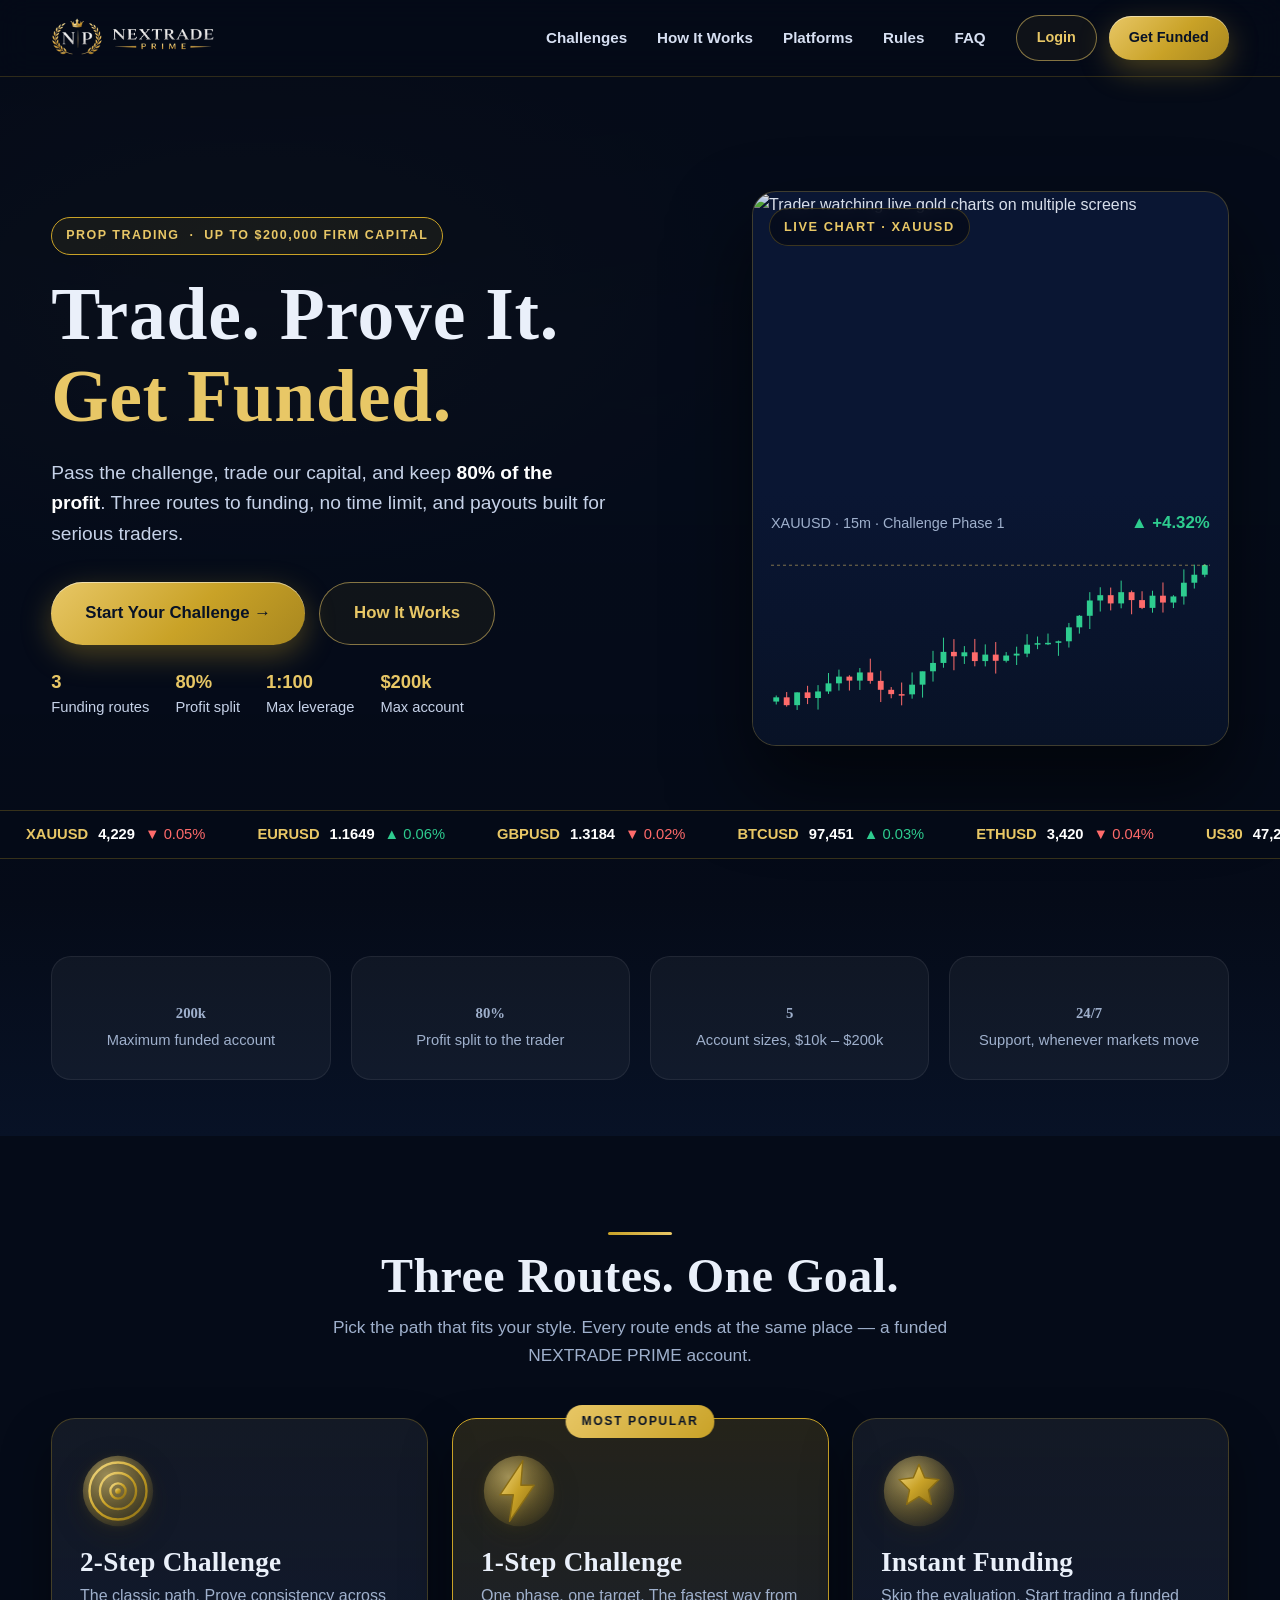
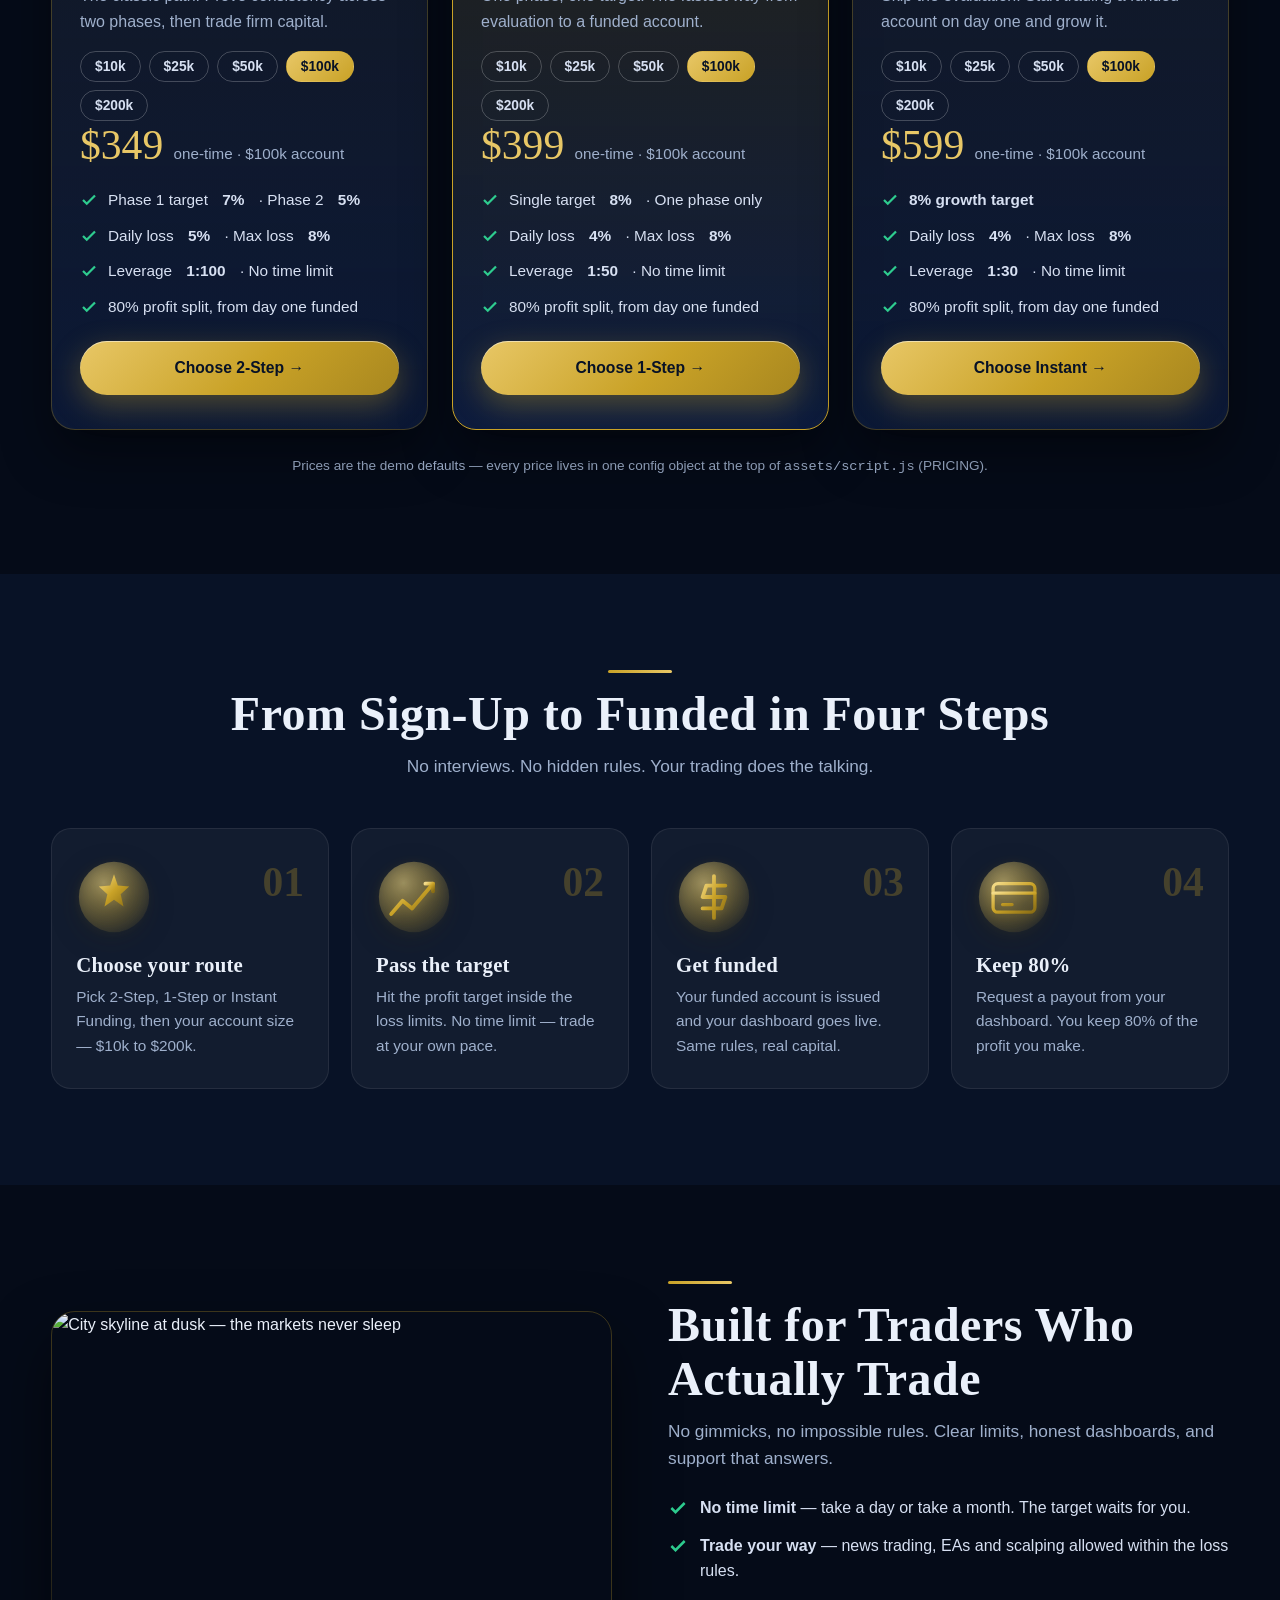
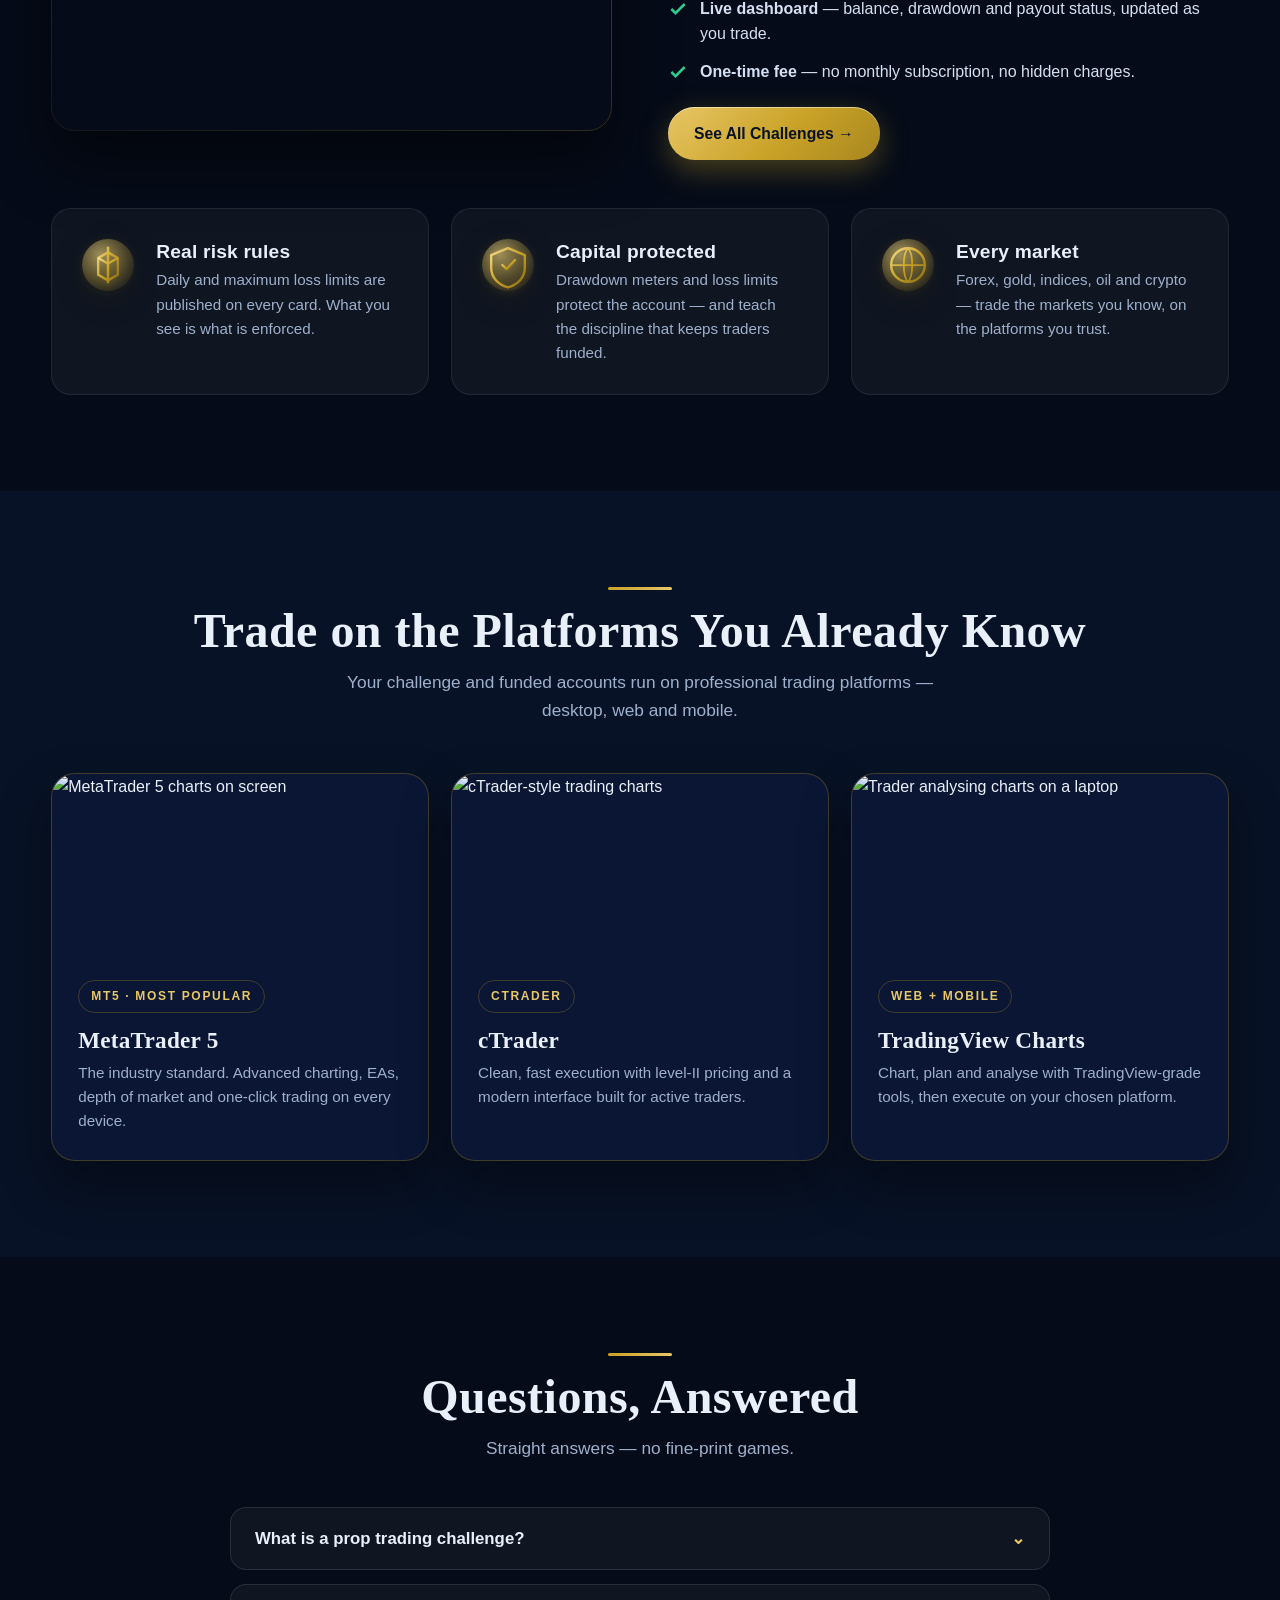
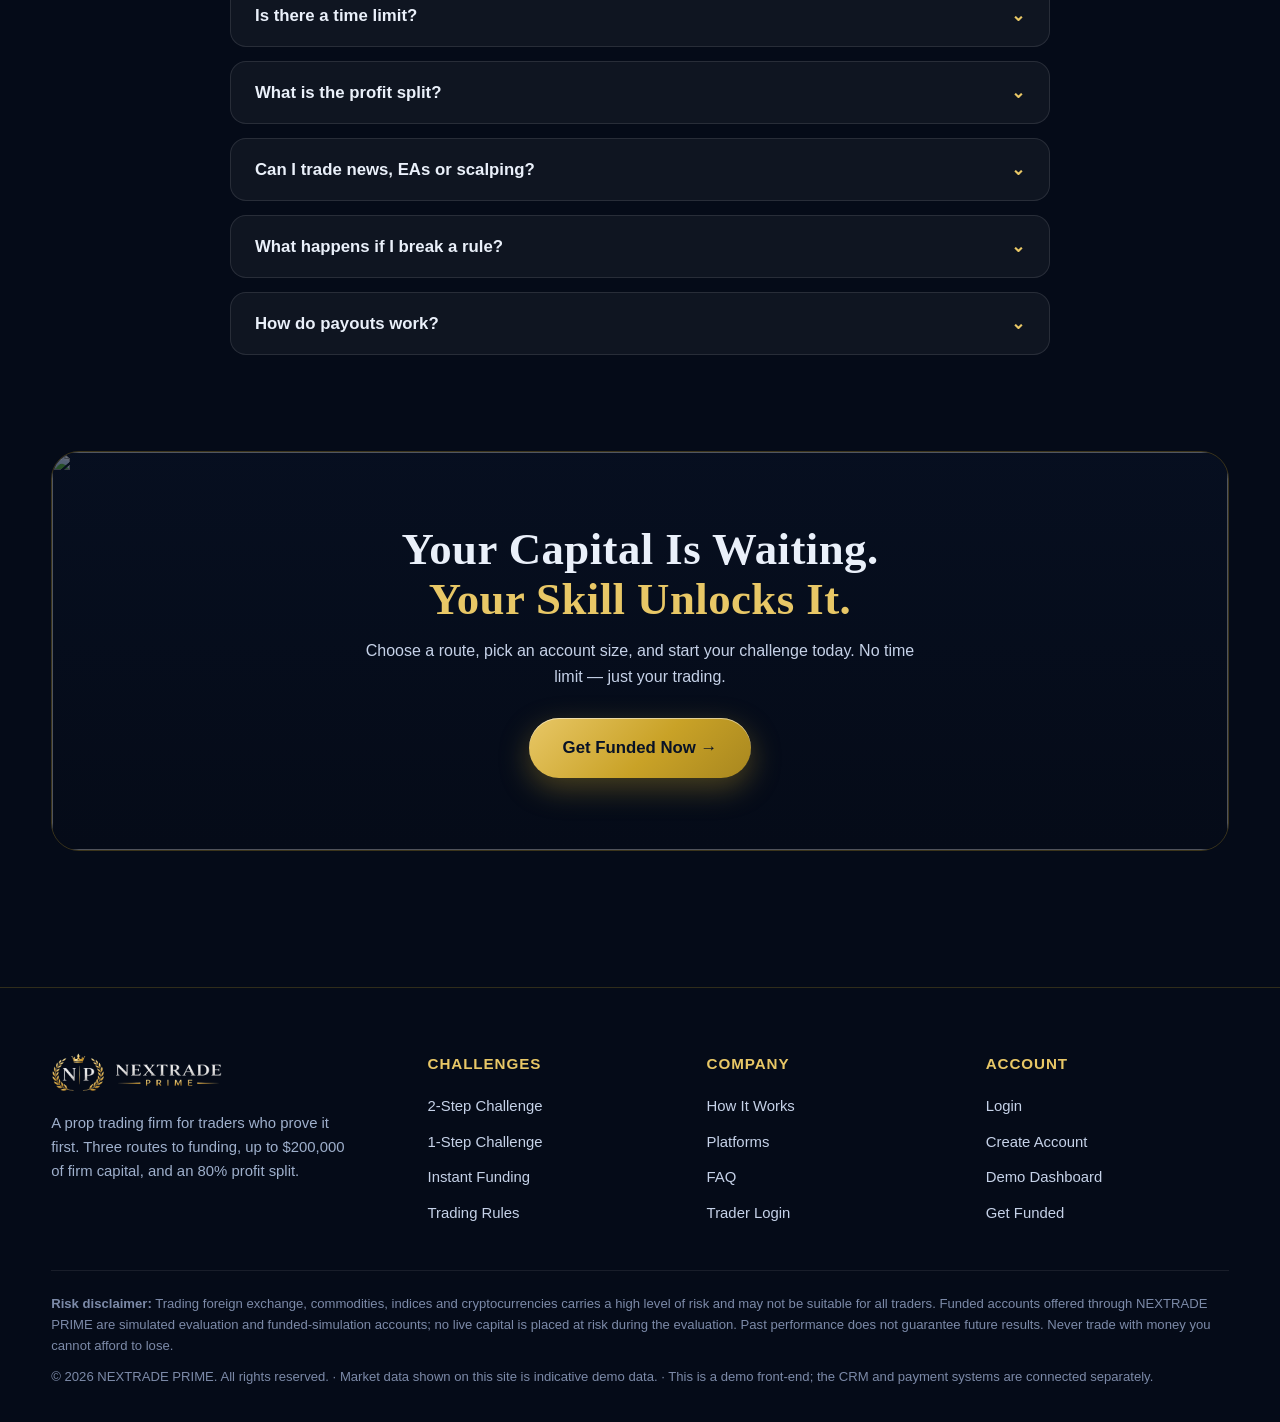
==== commit 4e477fad: "Fix 6 visual defects: Instant card copy/wrap, Rules/login/signup photos, dashboard equity chart + da" ====
--- a/index.html
+++ b/index.html
@@ -134,7 +134,7 @@
         </div>
         <div class="route-price"><span class="js-price">$599</span> <small>one-time · <span class="js-size">$100k</span> account</small></div>
         <ul class="route-list">
-          <li><svg width="18" height="18" viewBox="0 0 24 24" fill="none" stroke="#2ECC8F" stroke-width="3"><path d="M4 12l5 5L20 6"/></svg>Growth target <b>&nbsp;<span class="js-target1">8% growth target</span></b>&nbsp;to scale up</li>
+          <li><svg width="18" height="18" viewBox="0 0 24 24" fill="none" stroke="#2ECC8F" stroke-width="3"><path d="M4 12l5 5L20 6"/></svg><span><b><span class="js-target1">8% growth target</span></b></span></li>
           <li><svg width="18" height="18" viewBox="0 0 24 24" fill="none" stroke="#2ECC8F" stroke-width="3"><path d="M4 12l5 5L20 6"/></svg>Daily loss <b>&nbsp;<span class="js-daily">4%</span></b>&nbsp;· Max loss <b>&nbsp;<span class="js-max">8%</span></b></li>
           <li><svg width="18" height="18" viewBox="0 0 24 24" fill="none" stroke="#2ECC8F" stroke-width="3"><path d="M4 12l5 5L20 6"/></svg>Leverage <b>&nbsp;<span class="js-lev">1:30</span></b>&nbsp;· No time limit</li>
           <li><svg width="18" height="18" viewBox="0 0 24 24" fill="none" stroke="#2ECC8F" stroke-width="3"><path d="M4 12l5 5L20 6"/></svg>80% profit split, from day one funded</li>
--- a/assets/style.css
+++ b/assets/style.css
@@ -0,0 +1,292 @@
+/* ============================================================
+   NEXTRADE PRIME — style.css
+   Cinematic dark navy + gold. Apple font stack for UI,
+   Playfair Display for display headings.
+   Logo rule: logo-light ONLY on dark, logo-dark ONLY on light.
+   ============================================================ */
+:root{
+  --navy-950:#050B18; --navy-900:#081226; --navy-800:#0A1633; --navy-700:#10224A;
+  --gold:#C9A227; --gold-light:#E8C766; --gold-deep:#9A7B1A;
+  --ink:#EAF0FA; --muted:#9FB0CC; --line:rgba(201,162,39,.28);
+  --card:rgba(255,255,255,.045); --card-2:rgba(16,34,74,.55);
+  --green:#2ECC8F; --red:#FF6B6B;
+  --radius:20px;
+  --font-ui:-apple-system,BlinkMacSystemFont,"SF Pro Display","SF Pro Text","Helvetica Neue",Helvetica,Arial,sans-serif;
+  --font-display:"Playfair Display",Georgia,"Times New Roman",serif;
+  --ease:cubic-bezier(.22,1,.36,1);
+}
+*{box-sizing:border-box;margin:0;padding:0}
+html{scroll-behavior:smooth}
+body{background:var(--navy-950);color:var(--ink);font-family:var(--font-ui);font-size:16px;line-height:1.6;-webkit-font-smoothing:antialiased;overflow-x:hidden}
+img{max-width:100%;display:block}
+a{color:inherit;text-decoration:none}
+a:hover{color:var(--gold-light)}
+button{font-family:var(--font-ui);cursor:pointer;border:0;background:none;color:inherit}
+input,select{font-family:var(--font-ui)}
+::selection{background:var(--gold);color:var(--navy-950)}
+.container{width:min(1180px,92%);margin:0 auto}
+h1,h2,h3{font-family:var(--font-display);font-weight:700;line-height:1.12;letter-spacing:.01em}
+.gold{color:var(--gold-light)}
+.muted{color:var(--muted)}
+.small{font-size:.85rem}
+.section{padding:96px 0}
+.section.light{background:#F6F1E6;color:#101A30}
+.section.light .muted{color:#5A6478}
+.section-title{font-size:clamp(2rem,4.4vw,3rem);margin:14px 0 12px}
+.section-sub{color:var(--muted);max-width:640px;font-size:1.08rem}
+.gold-rule{width:64px;height:3px;background:linear-gradient(90deg,var(--gold),var(--gold-light));border-radius:2px}
+.center{text-align:center}
+.center .section-sub{margin:0 auto}
+.center .gold-rule{margin:0 auto}
+
+/* ---------- Header ---------- */
+.site-header{position:fixed;inset:0 0 auto 0;z-index:100;background:rgba(5,11,24,.72);backdrop-filter:blur(16px);-webkit-backdrop-filter:blur(16px);border-bottom:1px solid rgba(201,162,39,.22);transition:background .3s}
+.header-inner{display:flex;align-items:center;gap:28px;height:76px}
+.brand{display:flex;align-items:center;flex-shrink:0}
+.brand img{height:42px;width:auto}
+.main-nav{display:flex;gap:26px;margin-left:auto}
+.main-nav a{font-size:.95rem;font-weight:600;color:#D7E0F2;padding:6px 2px;position:relative}
+.main-nav a:hover,.main-nav a:focus-visible{color:var(--gold-light)}
+.main-nav a::after{content:"";position:absolute;left:0;bottom:0;height:2px;width:0;background:var(--gold);transition:width .25s var(--ease)}
+.main-nav a:hover::after{width:100%}
+.header-actions{display:flex;align-items:center;gap:12px}
+.menu-toggle{display:none;font-size:1.6rem;color:var(--gold-light);padding:8px}
+
+/* ---------- Buttons ---------- */
+.btn{display:inline-flex;align-items:center;justify-content:center;gap:10px;font-weight:700;font-size:.98rem;padding:14px 26px;border-radius:999px;transition:transform .15s ease-out,box-shadow .25s,background .25s;white-space:nowrap}
+.btn:active{transform:scale(.97)}
+.btn-gold{background:linear-gradient(135deg,#E8C766,#C9A227 55%,#A8871F);color:#081226;box-shadow:0 10px 30px rgba(201,162,39,.35),inset 0 1px 0 rgba(255,255,255,.5)}
+.btn-gold:hover{color:#081226;box-shadow:0 14px 38px rgba(201,162,39,.5),inset 0 1px 0 rgba(255,255,255,.5);transform:translateY(-2px)}
+.btn-ghost{border:1px solid rgba(232,199,102,.55);color:var(--gold-light);background:rgba(201,162,39,.06)}
+.btn-ghost:hover{color:var(--gold-light);background:rgba(201,162,39,.14);transform:translateY(-2px)}
+.btn-sm{padding:10px 20px;font-size:.9rem}
+.btn-lg{padding:17px 34px;font-size:1.05rem}
+
+/* ---------- Hero ---------- */
+.hero{position:relative;min-height:100vh;display:flex;flex-direction:column;justify-content:center;padding:150px 0 0;overflow:hidden;background:var(--navy-950)}
+.hero-bg{position:absolute;inset:0;background:url("https://images.unsplash.com/photo-1611974789855-9c2a0a7236a3?w=1800&q=80&auto=format&fit=crop") center/cover no-repeat;opacity:.34}
+.hero-bg::after{content:"";position:absolute;inset:0;background:linear-gradient(180deg,rgba(5,11,24,.82) 0%,rgba(8,18,38,.55) 45%,rgba(5,11,24,.96) 100%),radial-gradient(70% 60% at 20% 30%,rgba(201,162,39,.16),transparent 60%)}
+.hero-inner{position:relative;z-index:2;display:grid;grid-template-columns:1.15fr .85fr;gap:56px;align-items:center}
+.hero h1{font-size:clamp(2.7rem,6vw,4.6rem);margin:18px 0 20px}
+.hero p.lead{font-size:1.2rem;color:#C6D2E8;max-width:560px}
+.hero-cta{display:flex;gap:14px;margin:32px 0 22px;flex-wrap:wrap}
+.hero-proof{display:flex;gap:26px;flex-wrap:wrap;color:#C6D2E8;font-size:.92rem}
+.hero-proof b{color:var(--gold-light);font-size:1.15rem;display:block}
+.hero-card{position:relative;border-radius:24px;overflow:hidden;border:1px solid var(--line);box-shadow:0 40px 80px rgba(0,0,0,.55);background:var(--navy-800)}
+.hero-card img{width:100%;height:300px;object-fit:cover;opacity:.92}
+.hero-card .chart-wrap{position:relative;background:linear-gradient(180deg,#0A1633,#081226);padding:18px}
+.hero-card .chart-head{display:flex;justify-content:space-between;align-items:center;margin-bottom:10px;font-size:.9rem;color:var(--muted)}
+.hero-card .chart-head b{color:var(--green);font-size:1.05rem}
+#heroChart{width:100%;height:180px;display:block}
+#dashChart{width:100%;height:340px;min-height:340px;flex:1;display:block}
+.hero-badge{position:absolute;top:16px;left:16px;z-index:3;background:rgba(5,11,24,.8);border:1px solid var(--line);color:var(--gold-light);font-weight:700;font-size:.8rem;letter-spacing:.12em;padding:8px 14px;border-radius:999px;backdrop-filter:blur(6px)}
+.ticker{position:relative;z-index:2;margin-top:64px;border-top:1px solid rgba(201,162,39,.25);border-bottom:1px solid rgba(201,162,39,.25);background:rgba(5,11,24,.85);backdrop-filter:blur(8px);overflow:hidden}
+.ticker-track{display:flex;gap:0;width:max-content;animation:tick 38s linear infinite;padding:12px 0}
+.ticker:hover .ticker-track{animation-play-state:paused}
+.ticker-item{display:flex;gap:10px;align-items:center;padding:0 26px;font-size:.92rem;white-space:nowrap;color:#D7E0F2}
+.ticker-item b{color:#fff}
+.ticker-item .up{color:var(--green)} .ticker-item .down{color:var(--red)}
+.ticker-item .sym{color:var(--gold-light);font-weight:700}
+@keyframes tick{from{transform:translateX(0)}to{transform:translateX(-50%)}}
+
+/* ---------- Stats ---------- */
+.stats-band{padding:56px 0;background:linear-gradient(180deg,var(--navy-950),var(--navy-900))}
+.stats-grid{display:grid;grid-template-columns:repeat(4,1fr);gap:20px}
+.stat{text-align:center;padding:26px 10px;border:1px solid rgba(255,255,255,.07);border-radius:var(--radius);background:var(--card)}
+.stat b{font-family:var(--font-display);font-size:2.5rem;color:var(--gold-light);display:block;line-height:1.1}
+.stat span{color:var(--muted);font-size:.92rem}
+
+/* ---------- 3D icons ---------- */
+.icon3d{width:76px;height:76px;flex-shrink:0;filter:drop-shadow(0 10px 16px rgba(0,0,0,.45)) drop-shadow(0 2px 4px rgba(201,162,39,.35));transition:transform .3s var(--ease)}
+.icon3d.lg{width:96px;height:96px}
+.icon3d.sm{width:56px;height:56px}
+.icon3d svg{width:100%;height:100%;display:block}
+.tilt{transform-style:preserve-3d;will-change:transform}
+
+/* ---------- Routes / challenge cards ---------- */
+.routes-grid{display:grid;grid-template-columns:repeat(3,1fr);gap:24px;margin-top:48px}
+.route-card{position:relative;border-radius:24px;padding:34px 28px;background:linear-gradient(180deg,rgba(255,255,255,.06),rgba(16,34,74,.6));border:1px solid var(--line);box-shadow:0 24px 50px rgba(0,0,0,.4);display:flex;flex-direction:column;transition:transform .3s var(--ease),border-color .3s}
+.route-card:hover{border-color:var(--gold-light)}
+.route-card.featured{background:linear-gradient(180deg,rgba(201,162,39,.16),rgba(16,34,74,.75));border-color:var(--gold)}
+.route-tag{position:absolute;top:-14px;left:50%;transform:translateX(-50%);background:linear-gradient(135deg,#E8C766,#C9A227);color:#081226;font-weight:800;font-size:.75rem;letter-spacing:.14em;padding:7px 16px;border-radius:999px;white-space:nowrap}
+.route-card h3{font-size:1.7rem;margin:18px 0 6px}
+.route-price{font-family:var(--font-display);font-size:2.6rem;color:var(--gold-light);line-height:1}
+.route-price small{font-size:.95rem;color:var(--muted);font-family:var(--font-ui)}
+.route-list{list-style:none;margin:22px 0;display:grid;gap:11px;flex:1}
+.route-list li{display:flex;gap:10px;align-items:flex-start;justify-content:flex-start;text-align:left;color:#D7E0F2;font-size:.96rem}
+.route-list li>span{flex:1;min-width:0}
+.route-list svg{flex-shrink:0;margin-top:3px}
+.size-pills{display:flex;gap:8px;flex-wrap:wrap;margin:16px 0 4px}
+.size-pill{border:1px solid rgba(255,255,255,.22);color:#D7E0F2;border-radius:999px;padding:7px 14px;font-size:.86rem;font-weight:700;transition:all .2s}
+.size-pill:hover{border-color:var(--gold-light);color:var(--gold-light)}
+.size-pill.active{background:linear-gradient(135deg,#E8C766,#C9A227);color:#081226;border-color:transparent}
+
+/* ---------- Steps / features ---------- */
+.steps-grid{display:grid;grid-template-columns:repeat(4,1fr);gap:22px;margin-top:48px}
+.step{padding:30px 24px;border-radius:var(--radius);background:var(--card);border:1px solid rgba(255,255,255,.08);position:relative}
+.step-num{position:absolute;top:20px;right:24px;font-family:var(--font-display);font-size:2.6rem;color:rgba(201,162,39,.28);font-weight:700}
+.step h3{font-size:1.3rem;margin:18px 0 8px}
+.step p{color:var(--muted);font-size:.96rem}
+.features-grid{display:grid;grid-template-columns:repeat(3,1fr);gap:22px;margin-top:48px}
+.feature{display:flex;gap:20px;padding:28px;border-radius:var(--radius);background:var(--card);border:1px solid rgba(255,255,255,.08)}
+.feature h3{font-size:1.2rem;margin:4px 0 6px;font-family:var(--font-ui);font-weight:700}
+.feature p{color:var(--muted);font-size:.95rem}
+.split{display:grid;grid-template-columns:1fr 1fr;gap:56px;align-items:center}
+.split img.ph{border-radius:24px;width:100%;height:420px;object-fit:cover;border:1px solid var(--line);box-shadow:0 30px 60px rgba(0,0,0,.5)}
+.img-frame{position:relative}
+.img-frame::after{content:"";position:absolute;inset:0;border-radius:24px;background:linear-gradient(200deg,transparent 55%,rgba(5,11,24,.75));pointer-events:none}
+.check-list{list-style:none;display:grid;gap:12px;margin:22px 0}
+.check-list li{display:flex;gap:12px;align-items:flex-start;color:#D7E0F2}
+.check-list svg{flex-shrink:0;margin-top:3px}
+
+/* ---------- Platforms ---------- */
+.platforms{display:grid;grid-template-columns:repeat(3,1fr);gap:22px;margin-top:48px}
+.platform{border-radius:24px;overflow:hidden;border:1px solid var(--line);background:var(--navy-800);box-shadow:0 24px 50px rgba(0,0,0,.4)}
+.platform img{width:100%;height:180px;object-fit:cover}
+.platform-body{padding:26px}
+.platform-body h3{font-size:1.45rem;margin-bottom:8px}
+.platform-body p{color:var(--muted);font-size:.95rem}
+.platform-tag{display:inline-block;font-size:.75rem;font-weight:800;letter-spacing:.14em;color:var(--gold-light);border:1px solid var(--line);padding:6px 12px;border-radius:999px;margin-bottom:14px}
+
+/* ---------- Table ---------- */
+.table-wrap{overflow-x:auto;margin-top:40px;border:1px solid var(--line);border-radius:var(--radius);background:var(--navy-800)}
+table{width:100%;border-collapse:collapse;min-width:640px}
+th,td{padding:16px 20px;text-align:left;border-bottom:1px solid rgba(255,255,255,.07);font-size:.95rem}
+th{font-family:var(--font-display);font-size:1.05rem;color:var(--gold-light);background:rgba(201,162,39,.08)}
+td:first-child{font-weight:700}
+tr:last-child td{border-bottom:0}
+
+/* ---------- FAQ ---------- */
+.faq{max-width:820px;margin:44px auto 0;display:grid;gap:14px}
+.faq-item{border:1px solid rgba(255,255,255,.1);border-radius:16px;background:var(--card);overflow:hidden}
+.faq-q{width:100%;display:flex;justify-content:space-between;align-items:center;gap:16px;text-align:left;padding:20px 24px;font-size:1.05rem;font-weight:700;color:var(--ink)}
+.faq-q:hover{color:var(--gold-light)}
+.faq-q .chev{transition:transform .3s var(--ease);color:var(--gold-light);flex-shrink:0}
+.faq-item.open .chev{transform:rotate(180deg)}
+.faq-a{max-height:0;overflow:hidden;transition:max-height .35s var(--ease)}
+.faq-a p{padding:0 24px 22px;color:var(--muted)}
+
+/* ---------- CTA banner ---------- */
+.cta-banner{position:relative;border-radius:28px;overflow:hidden;padding:72px 48px;text-align:center;border:1px solid var(--line)}
+.cta-banner img{position:absolute;inset:0;width:100%;height:100%;object-fit:cover;opacity:.4}
+.cta-banner::after{content:"";position:absolute;inset:0;background:linear-gradient(180deg,rgba(8,18,38,.55),rgba(5,11,24,.92))}
+.cta-banner>*{position:relative;z-index:2}
+.cta-banner h2{font-size:clamp(1.9rem,4vw,2.8rem);margin-bottom:14px}
+.cta-banner p{color:#C6D2E8;max-width:560px;margin:0 auto 28px}
+
+/* ---------- Footer ---------- */
+.site-footer{background:#04081
+
+...[truncated 15842 chars]4; border-top:1px solid rgba(201,162,39,.22); padding:64px 0 0; margin-top:40px}
+.footer-grid{display:grid;grid-template-columns:1.4fr 1fr 1fr 1fr;gap:36px;padding-bottom:44px}
+.footer-grid img{height:44px;width:auto;margin-bottom:16px}
+.footer-grid p{color:var(--muted);font-size:.93rem;max-width:300px}
+.footer-grid h4{font-family:var(--font-ui);font-size:.95rem;color:var(--gold-light);margin-bottom:16px;letter-spacing:.06em}
+.footer-grid ul{list-style:none;display:grid;gap:10px}
+.footer-grid ul a{color:#C6D2E8;font-size:.93rem}
+.footer-grid ul a:hover{color:var(--gold-light)}
+.footer-bottom{border-top:1px solid rgba(255,255,255,.08);padding:22px 0 26px;font-size:.82rem;color:#7C8AA8}
+.footer-bottom p{margin-bottom:10px}
+
+/* ---------- Auth ---------- */
+.auth-page{min-height:100vh;display:grid;grid-template-columns:1fr 1fr;background:var(--navy-950)}
+.auth-visual{position:relative;overflow:hidden}
+.auth-visual img{position:absolute;inset:0;width:100%;height:100%;object-fit:cover;opacity:.55}
+.auth-visual::after{content:"";position:absolute;inset:0;background:linear-gradient(180deg,rgba(8,18,38,.35),rgba(5,11,24,.95) 85%)}
+.auth-visual-text{position:absolute;z-index:2;left:48px;right:48px;bottom:56px}
+.auth-visual-text h2{font-size:2.2rem;margin-bottom:10px}
+.auth-visual-text p{color:#C6D2E8;max-width:440px}
+.auth-form-side{display:flex;flex-direction:column;justify-content:center;padding:120px 48px 48px;max-width:560px;margin:0 auto;width:100%}
+.auth-form-side .brand img{height:46px;width:auto;margin-bottom:8px}
+.auth-form-side h1{font-size:2rem;margin:22px 0 8px}
+.auth-form-side .sub{color:var(--muted);margin-bottom:28px}
+.auth-form{display:grid;gap:16px}
+.field label{display:block;font-size:.88rem;font-weight:700;color:#C6D2E8;margin-bottom:7px}
+.field input,.field select{width:100%;background:rgba(255,255,255,.05);border:1px solid rgba(255,255,255,.16);border-radius:12px;color:var(--ink);padding:14px 16px;font-size:.98rem;outline:none;transition:border-color .2s,box-shadow .2s}
+.field input:focus,.field select:focus{border-color:var(--gold);box-shadow:0 0 0 3px rgba(201,162,39,.25)}
+.field input::placeholder{color:#6E7FA3}
+.field-row{display:grid;grid-template-columns:1fr 1fr;gap:16px}
+.form-note{font-size:.86rem;color:var(--muted)}
+.form-note a{color:var(--gold-light);font-weight:700}
+.form-error{display:none;background:rgba(255,107,107,.12);border:1px solid rgba(255,107,107,.45);color:#FFB4B4;padding:12px 16px;border-radius:12px;font-size:.92rem}
+.form-error.show{display:block}
+.form-ok{display:none;background:rgba(46,204,143,.12);border:1px solid rgba(46,204,143,.45);color:#8FE8C3;padding:12px 16px;border-radius:12px;font-size:.92rem}
+.form-ok.show{display:block}
+.btn-google{display:flex;align-items:center;justify-content:center;gap:12px;width:100%;border:1px solid rgba(255,255,255,.2);border-radius:999px;padding:13px;font-weight:700;font-size:.96rem;color:var(--ink);background:rgba(255,255,255,.04);transition:background .2s,transform .15s}
+.btn-google:hover{background:rgba(255,255,255,.09);color:var(--ink)}
+.btn-google:active{transform:scale(.97)}
+.divider{display:flex;align-items:center;gap:14px;color:#6E7FA3;font-size:.85rem;margin:6px 0}
+.divider::before,.divider::after{content:"";flex:1;height:1px;background:rgba(255,255,255,.12)}
+.demo-box{margin-top:22px;border:1px dashed rgba(201,162,39,.5);border-radius:14px;padding:16px 18px;font-size:.9rem;color:#C6D2E8;background:rgba(201,162,39,.06)}
+.demo-box b{color:var(--gold-light)}
+.demo-box code{background:rgba(255,255,255,.08);padding:2px 7px;border-radius:6px;font-size:.85rem}
+
+/* ---------- Dashboard ---------- */
+.dash{padding:130px 0 80px}
+.dash-head{display:flex;justify-content:space-between;align-items:flex-end;gap:20px;flex-wrap:wrap;margin-bottom:28px}
+.dash-head h1{font-size:2.2rem}
+.demo-pill{display:inline-flex;align-items:center;gap:8px;border:1px solid var(--gold);color:var(--gold-light);font-weight:800;font-size:.78rem;letter-spacing:.12em;padding:8px 14px;border-radius:999px;background:rgba(201,162,39,.08)}
+.dash-grid{display:grid;grid-template-columns:repeat(4,1fr);gap:18px;margin-bottom:18px}
+.dash-card{background:var(--card-2);border:1px solid rgba(255,255,255,.09);border-radius:var(--radius);padding:22px}
+.dash-card .label{font-size:.82rem;color:var(--muted);letter-spacing:.08em;font-weight:700}
+.dash-card .value{font-family:var(--font-display);font-size:1.8rem;margin:8px 0 4px}
+.dash-card .delta{font-size:.88rem;color:var(--green);font-weight:700}
+.dash-card .delta.neg{color:var(--red)}
+.dash-main{display:grid;grid-template-columns:1.7fr 1fr;gap:18px}
+.dash-main>.dash-card{display:flex;flex-direction:column}
+.meter{height:12px;border-radius:99px;background:rgba(255,255,255,.1);overflow:hidden;margin:14px 0 8px}
+.meter-fill{height:100%;border-radius:99px;background:linear-gradient(90deg,#2ECC8F,#E8C766)}
+.meter-fill.warn{background:linear-gradient(90deg,#E8C766,#FF9F43)}
+.dash-list{list-style:none;display:grid;gap:12px;margin-top:16px}
+.dash-list li{display:flex;justify-content:space-between;gap:12px;font-size:.93rem;color:#D7E0F2;border-bottom:1px solid rgba(255,255,255,.06);padding-bottom:12px}
+.dash-list li span:last-child{font-weight:700;color:var(--ink)}
+.progress{height:10px;border-radius:99px;background:rgba(255,255,255,.1);overflow:hidden;margin-top:10px}
+.progress-fill{height:100%;background:linear-gradient(90deg,#E8C766,#C9A227);border-radius:99px}
+
+/* ---------- Reveal / motion ---------- */
+/* First paint must never look dim/broken: start at 0.55 opacity, fade in ≤0.6s total. */
+.reveal{opacity:.55;transform:translateY(12px);transition:opacity .45s var(--ease),transform .45s var(--ease)}
+.reveal.visible{opacity:1;transform:none}
+.reveal[data-delay="1"]{transition-delay:.05s}
+.reveal[data-delay="2"]{transition-delay:.1s}
+.reveal[data-delay="3"]{transition-delay:.15s}
+.shimmer{position:relative;overflow:hidden}
+.shimmer::before{content:"";position:absolute;inset:0;background:linear-gradient(105deg,transparent 40%,rgba(255,255,255,.14) 50%,transparent 60%);transform:translateX(-120%);animation:shine 4.5s ease-in-out infinite;pointer-events:none}
+@keyframes shine{0%,60%{transform:translateX(-120%)}100%{transform:translateX(120%)}}
+
+/* ---------- Responsive ---------- */
+@media (max-width:1020px){
+  .hero-inner{grid-template-columns:1fr;gap:40px}
+  .routes-grid,.features-grid,.platforms{grid-template-columns:1fr 1fr}
+  .steps-grid{grid-template-columns:1fr 1fr}
+  .stats-grid{grid-template-columns:1fr 1fr}
+  .split{grid-template-columns:1fr;gap:32px}
+  .footer-grid{grid-template-columns:1fr 1fr}
+  .dash-grid{grid-template-columns:1fr 1fr}
+  .dash-main{grid-template-columns:1fr}
+  .auth-page{grid-template-columns:1fr}
+  .auth-visual{display:none}
+}
+@media (max-width:760px){
+  .main-nav{position:fixed;top:76px;left:0;right:0;background:rgba(5,11,24,.97);flex-direction:column;padding:20px 5%;gap:6px;border-bottom:1px solid var(--line);display:none}
+  .main-nav.open{display:flex}
+  .main-nav a{padding:12px 4px;font-size:1.05rem}
+  .menu-toggle{display:block}
+  .header-actions .btn-ghost{display:none}
+  .section{padding:64px 0}
+  .routes-grid,.features-grid,.platforms,.steps-grid{grid-template-columns:1fr}
+  .hero{padding-top:120px}
+  .hero-card img{height:210px}
+  .split img.ph{height:280px}
+  .cta-banner{padding:48px 22px}
+  .footer-grid{grid-template-columns:1fr}
+  .field-row{grid-template-columns:1fr}
+  .auth-form-side{padding:110px 22px 40px}
+  .dash-grid{grid-template-columns:1fr}
+  .route-card{padding:28px 22px}
+}
+@media (prefers-reduced-motion:reduce){
+  *,*::before,*::after{animation-duration:.001s !important;transition-duration:.001s !important}
+  .reveal{opacity:1;transform:none}
+  html{scroll-behavior:auto}
+}
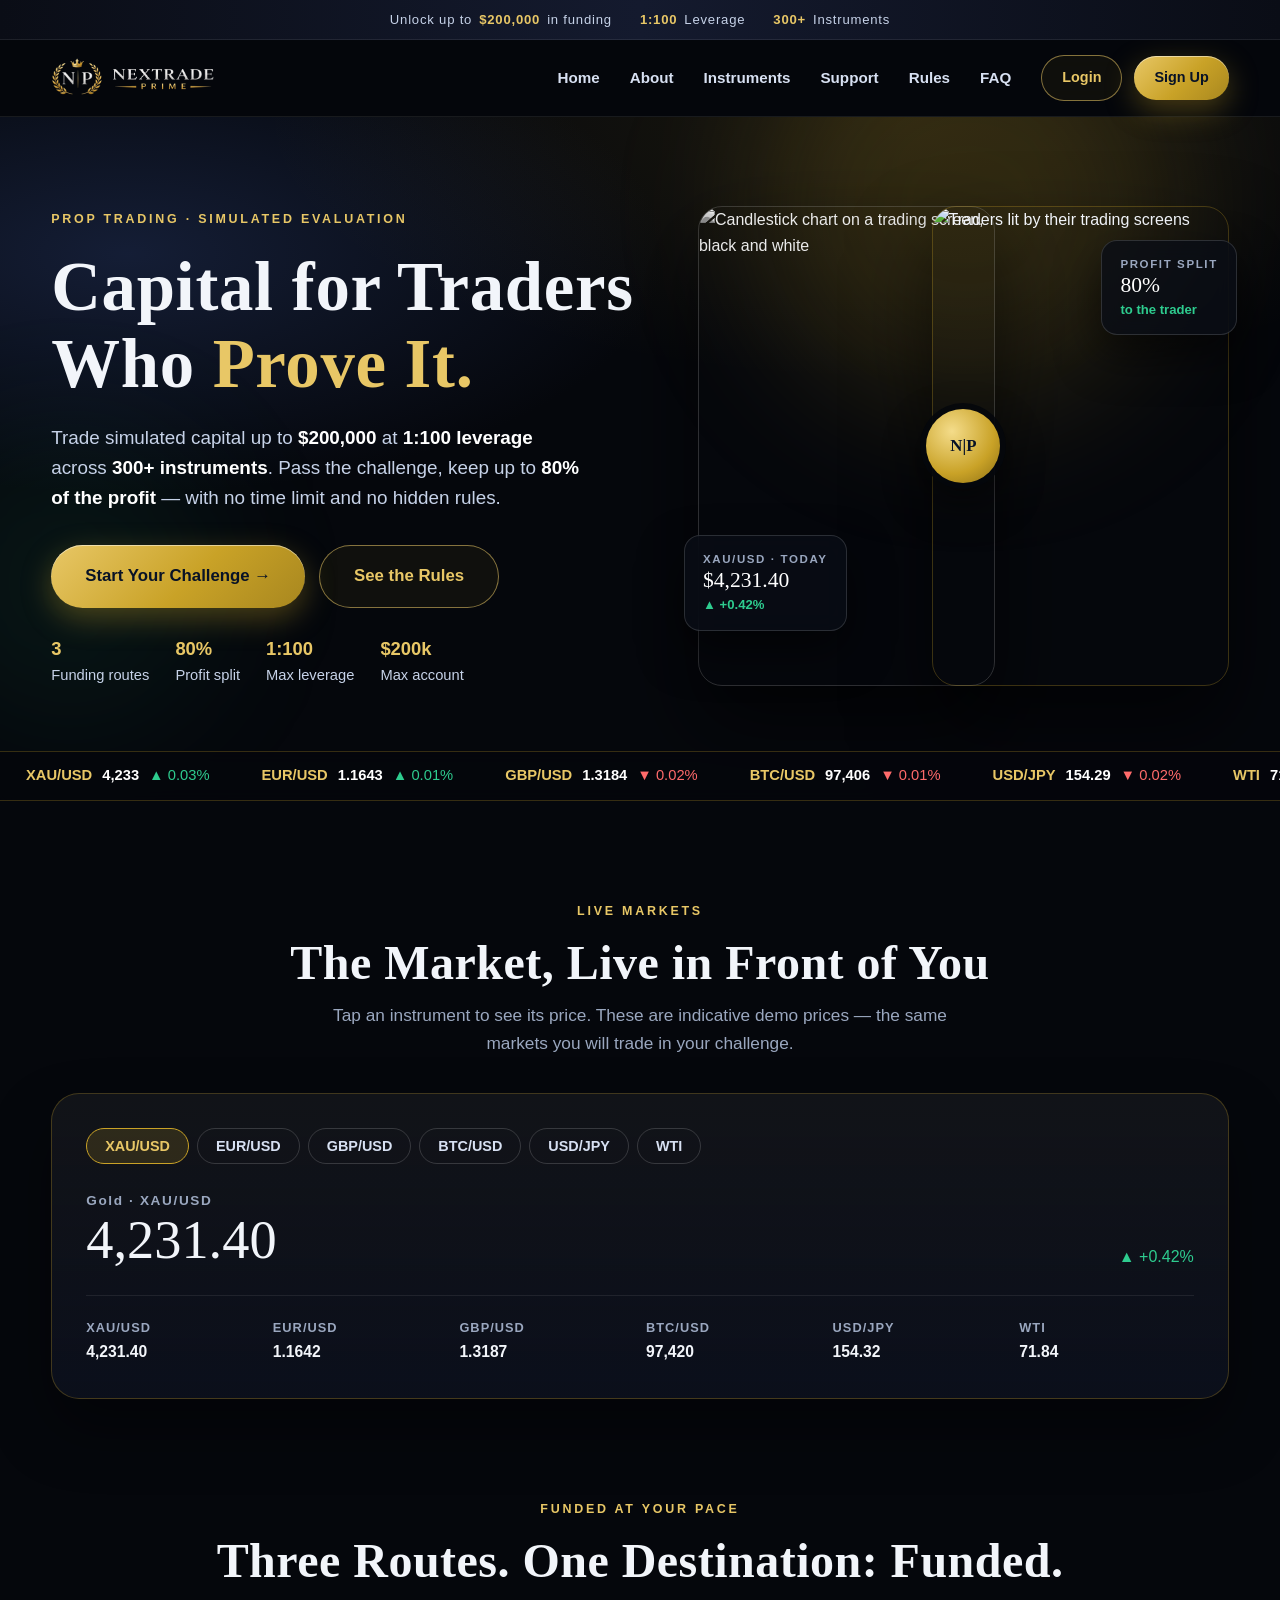
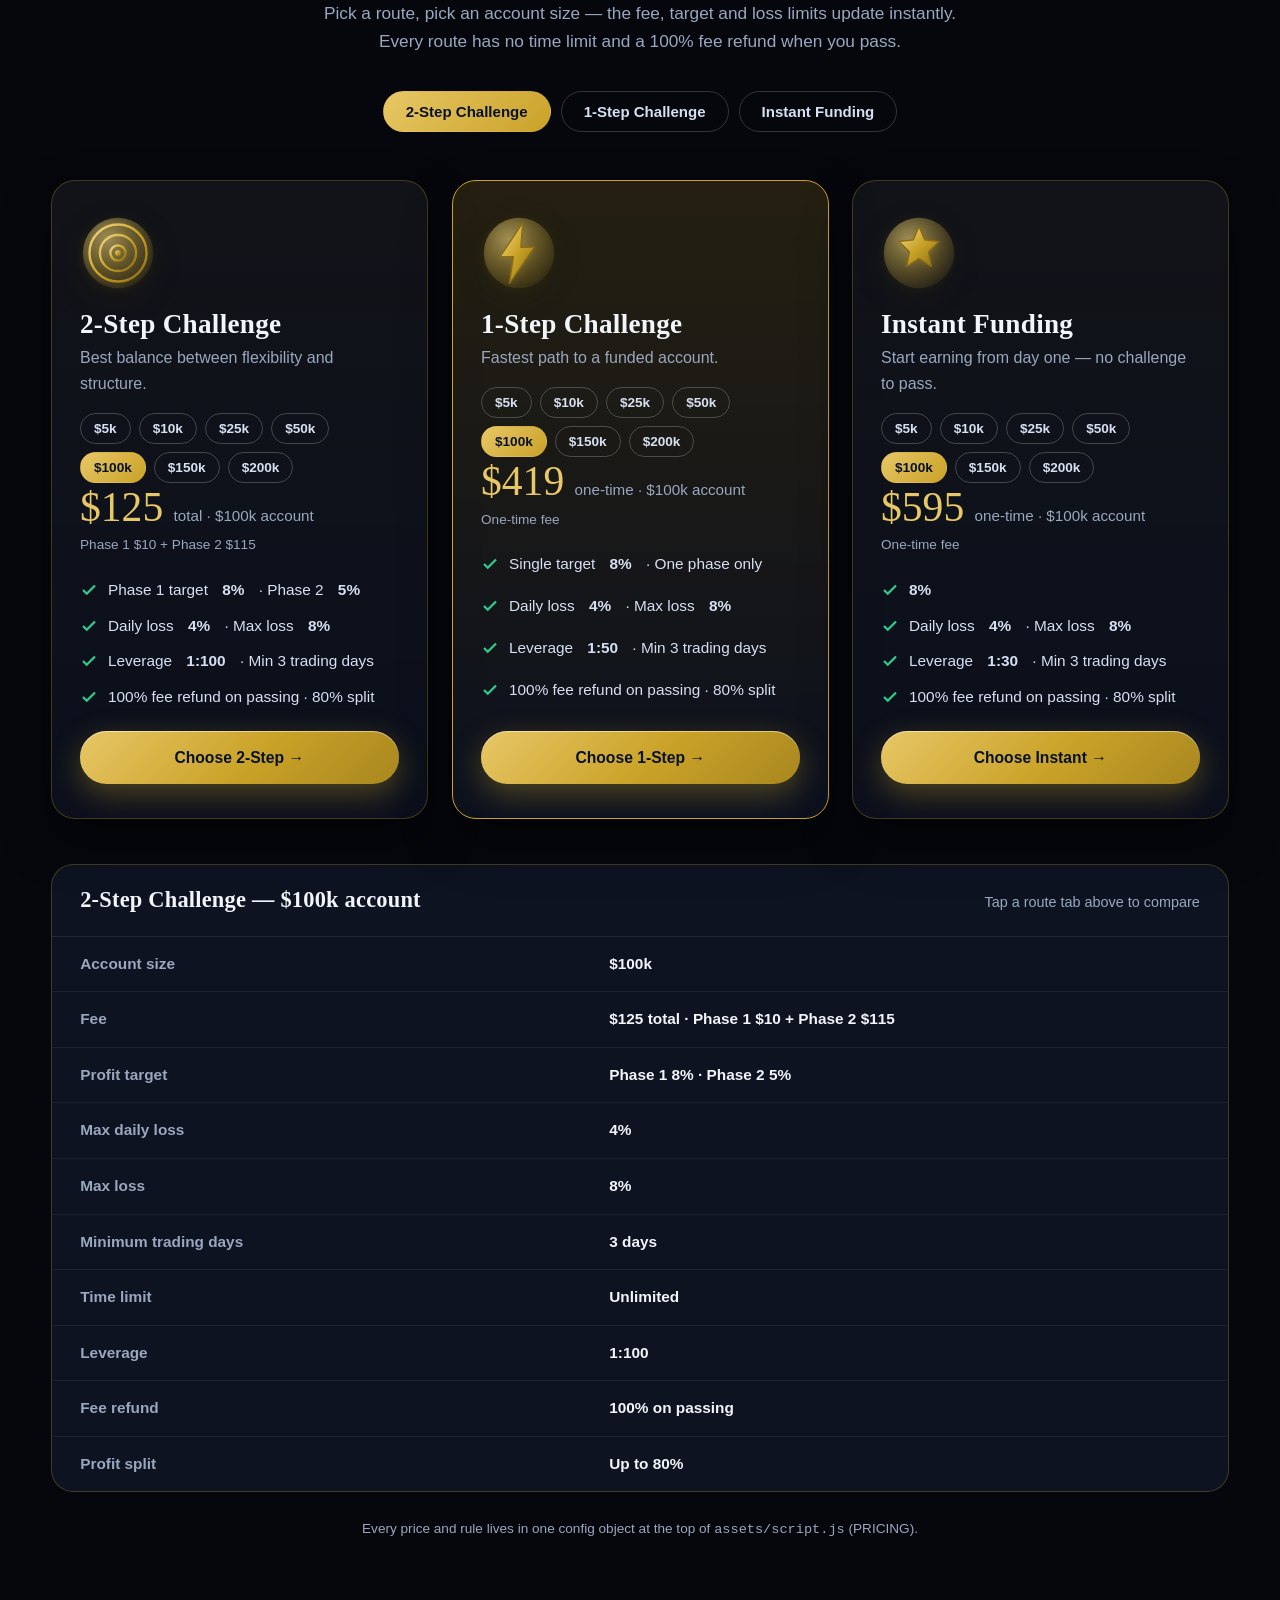
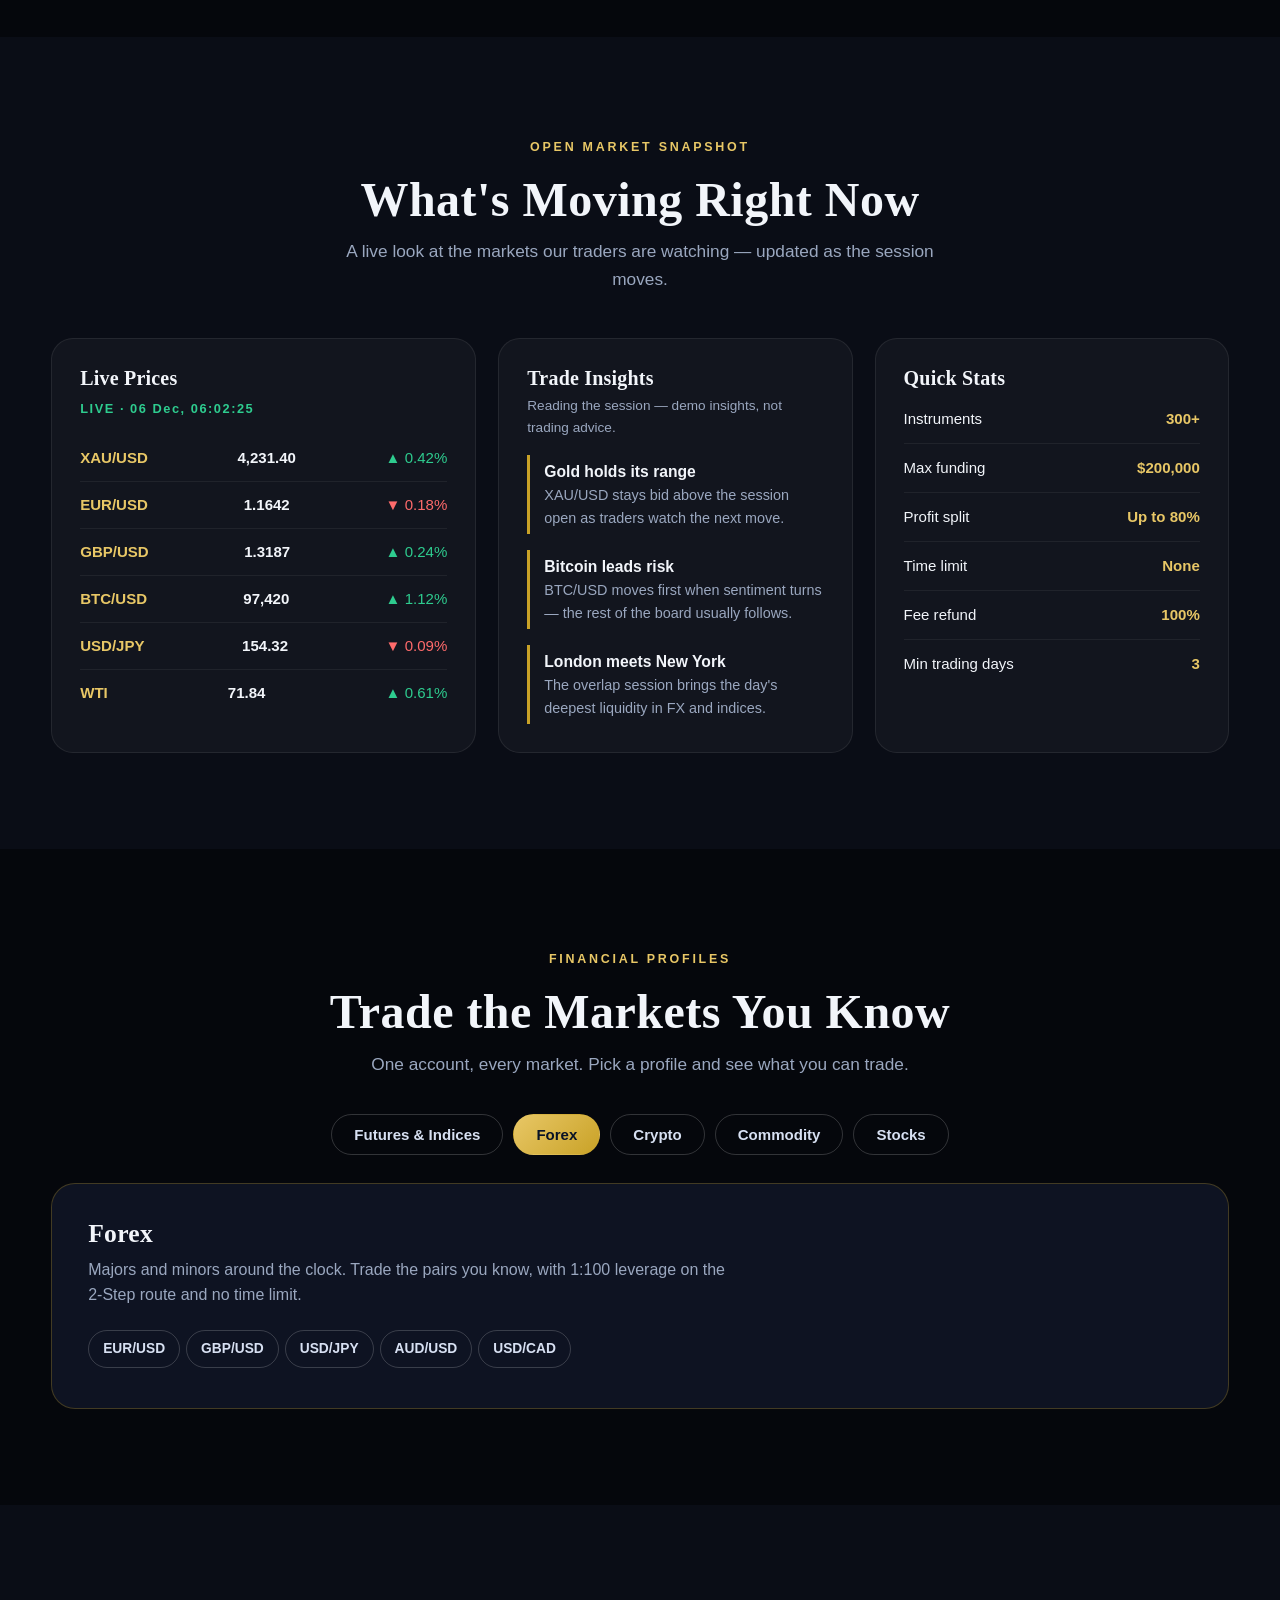
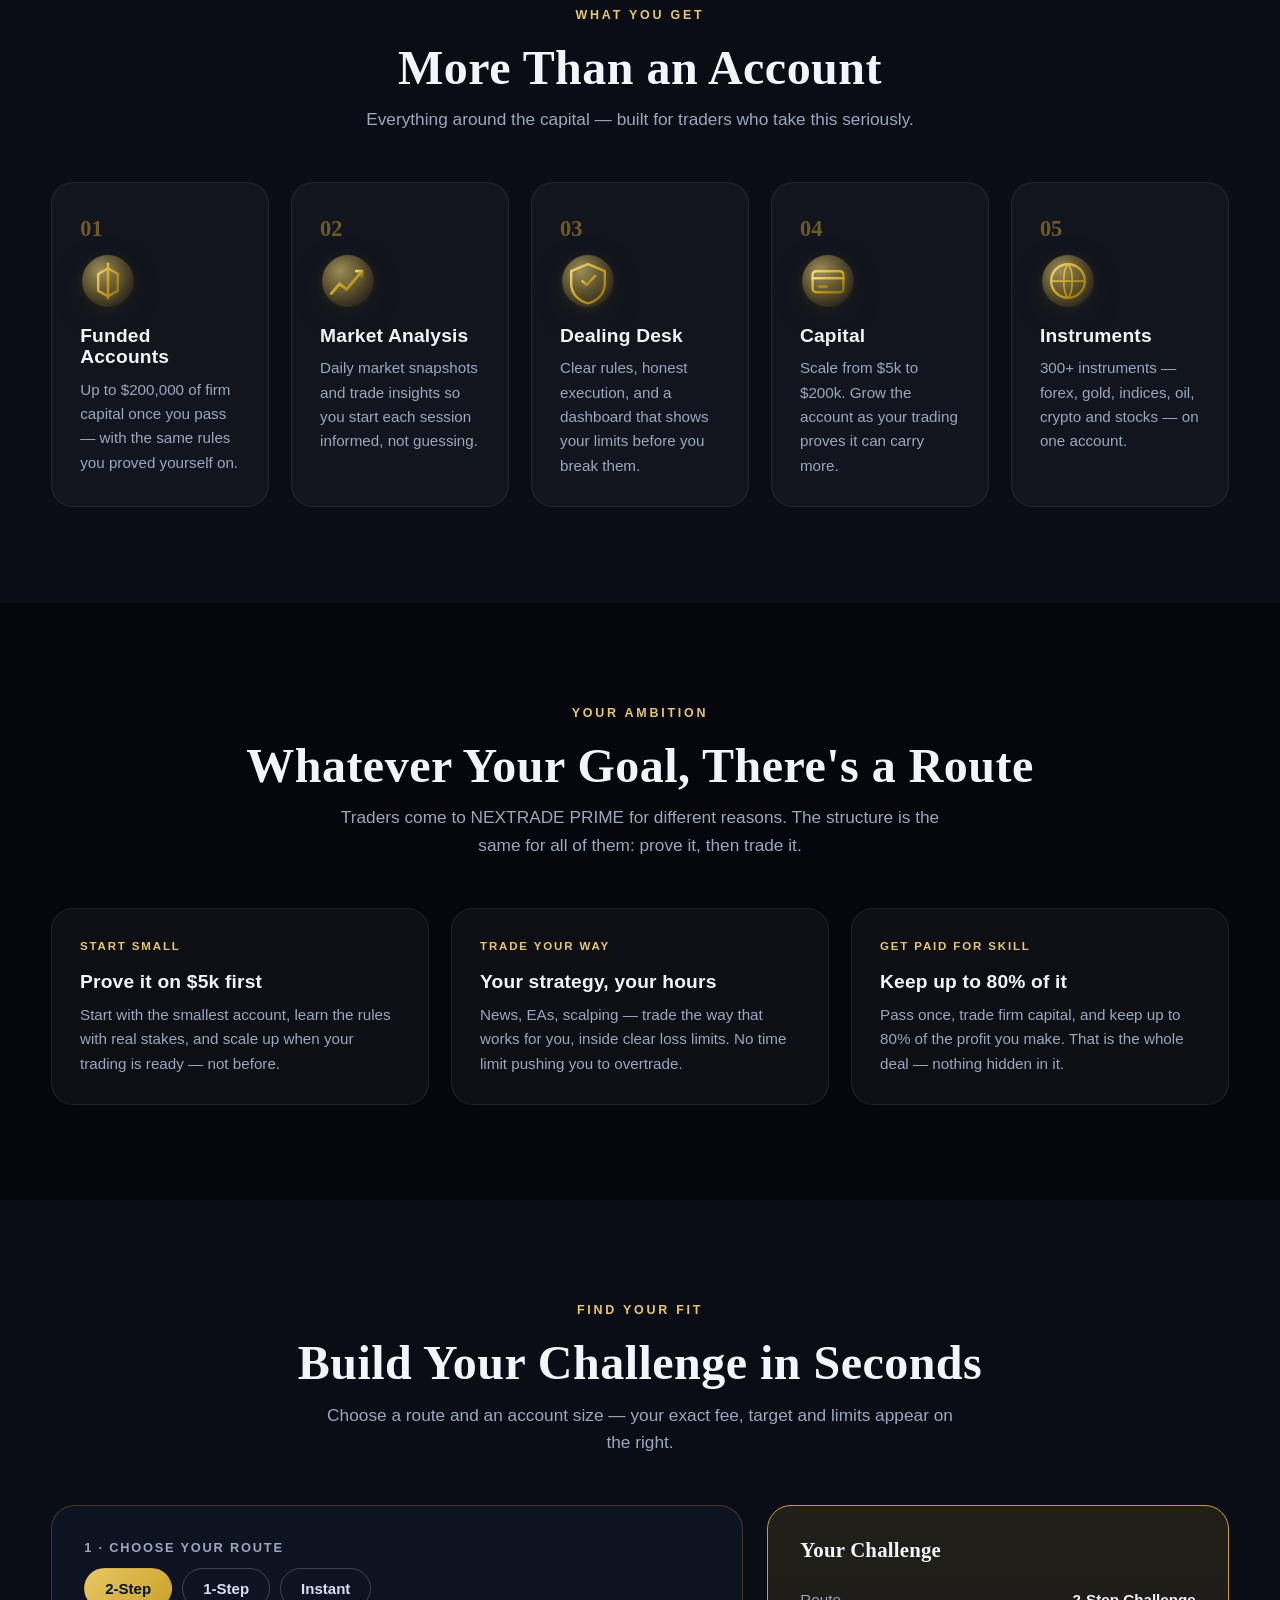
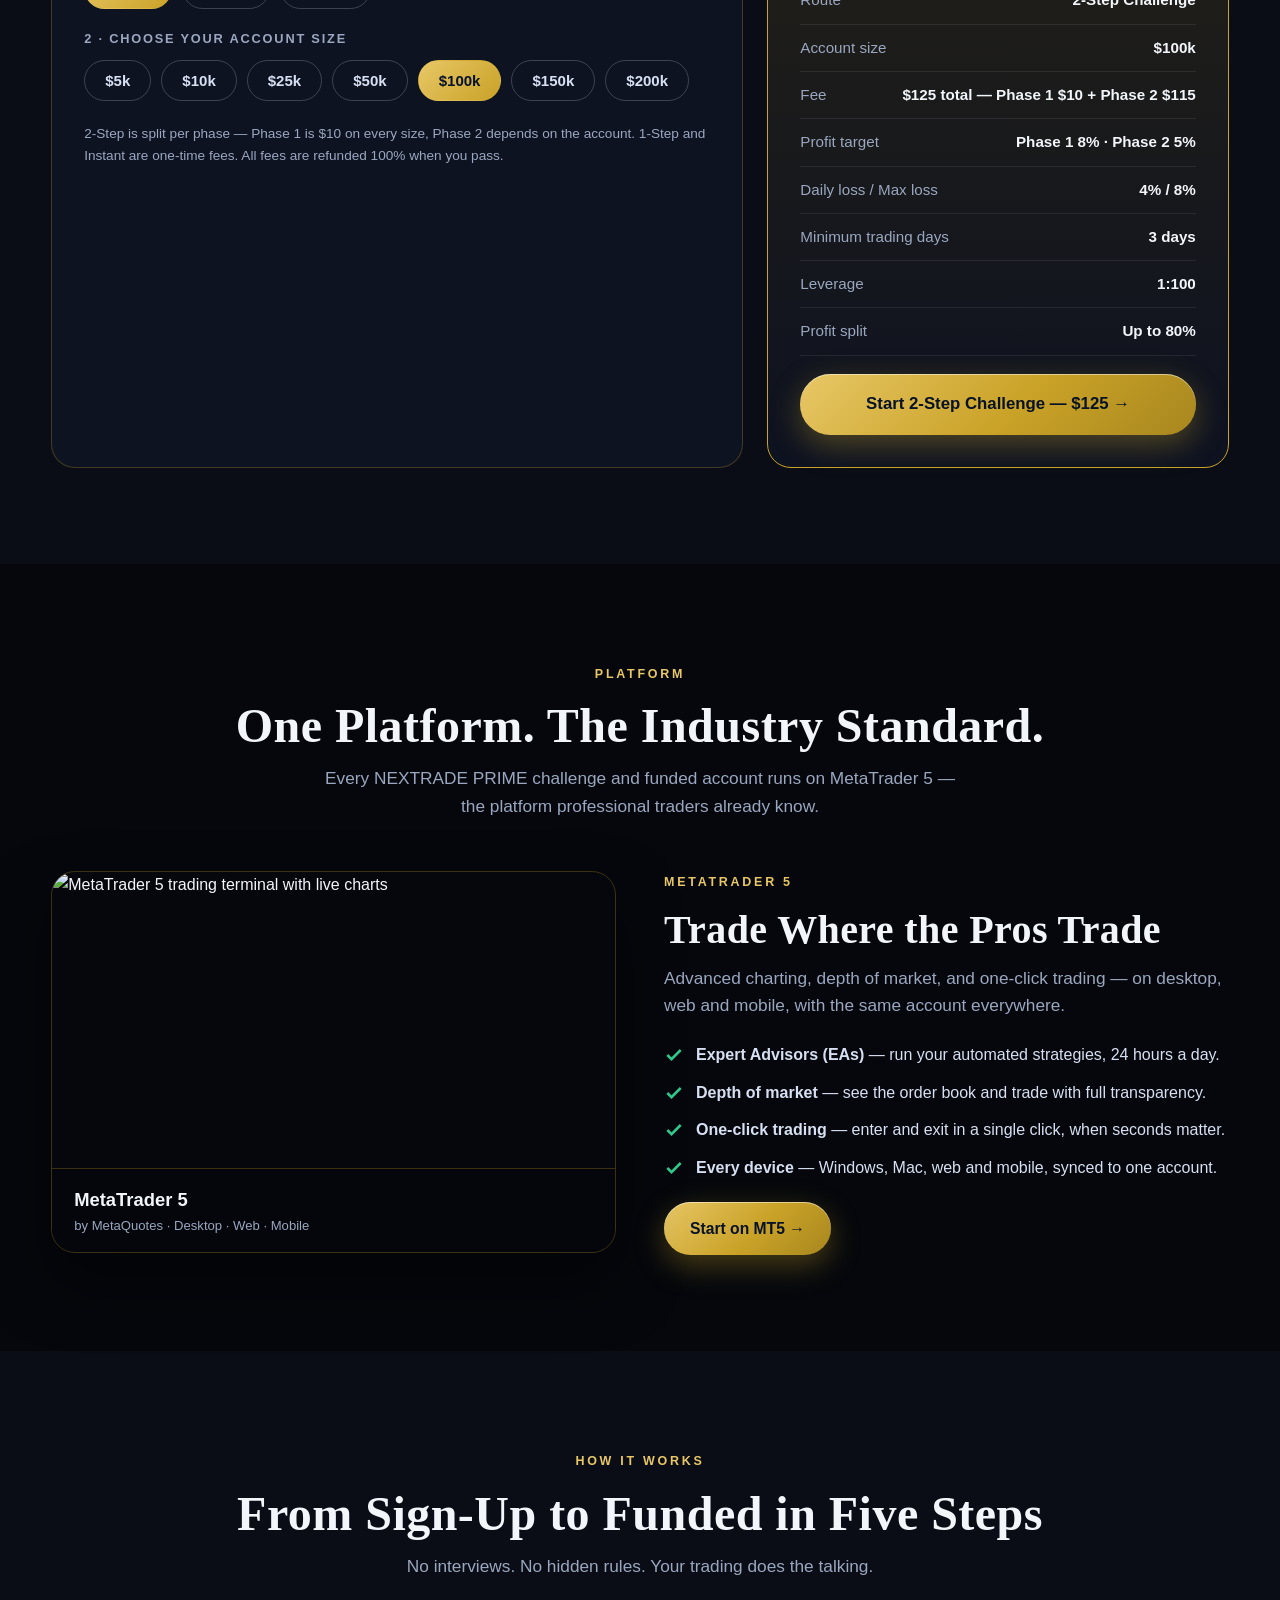
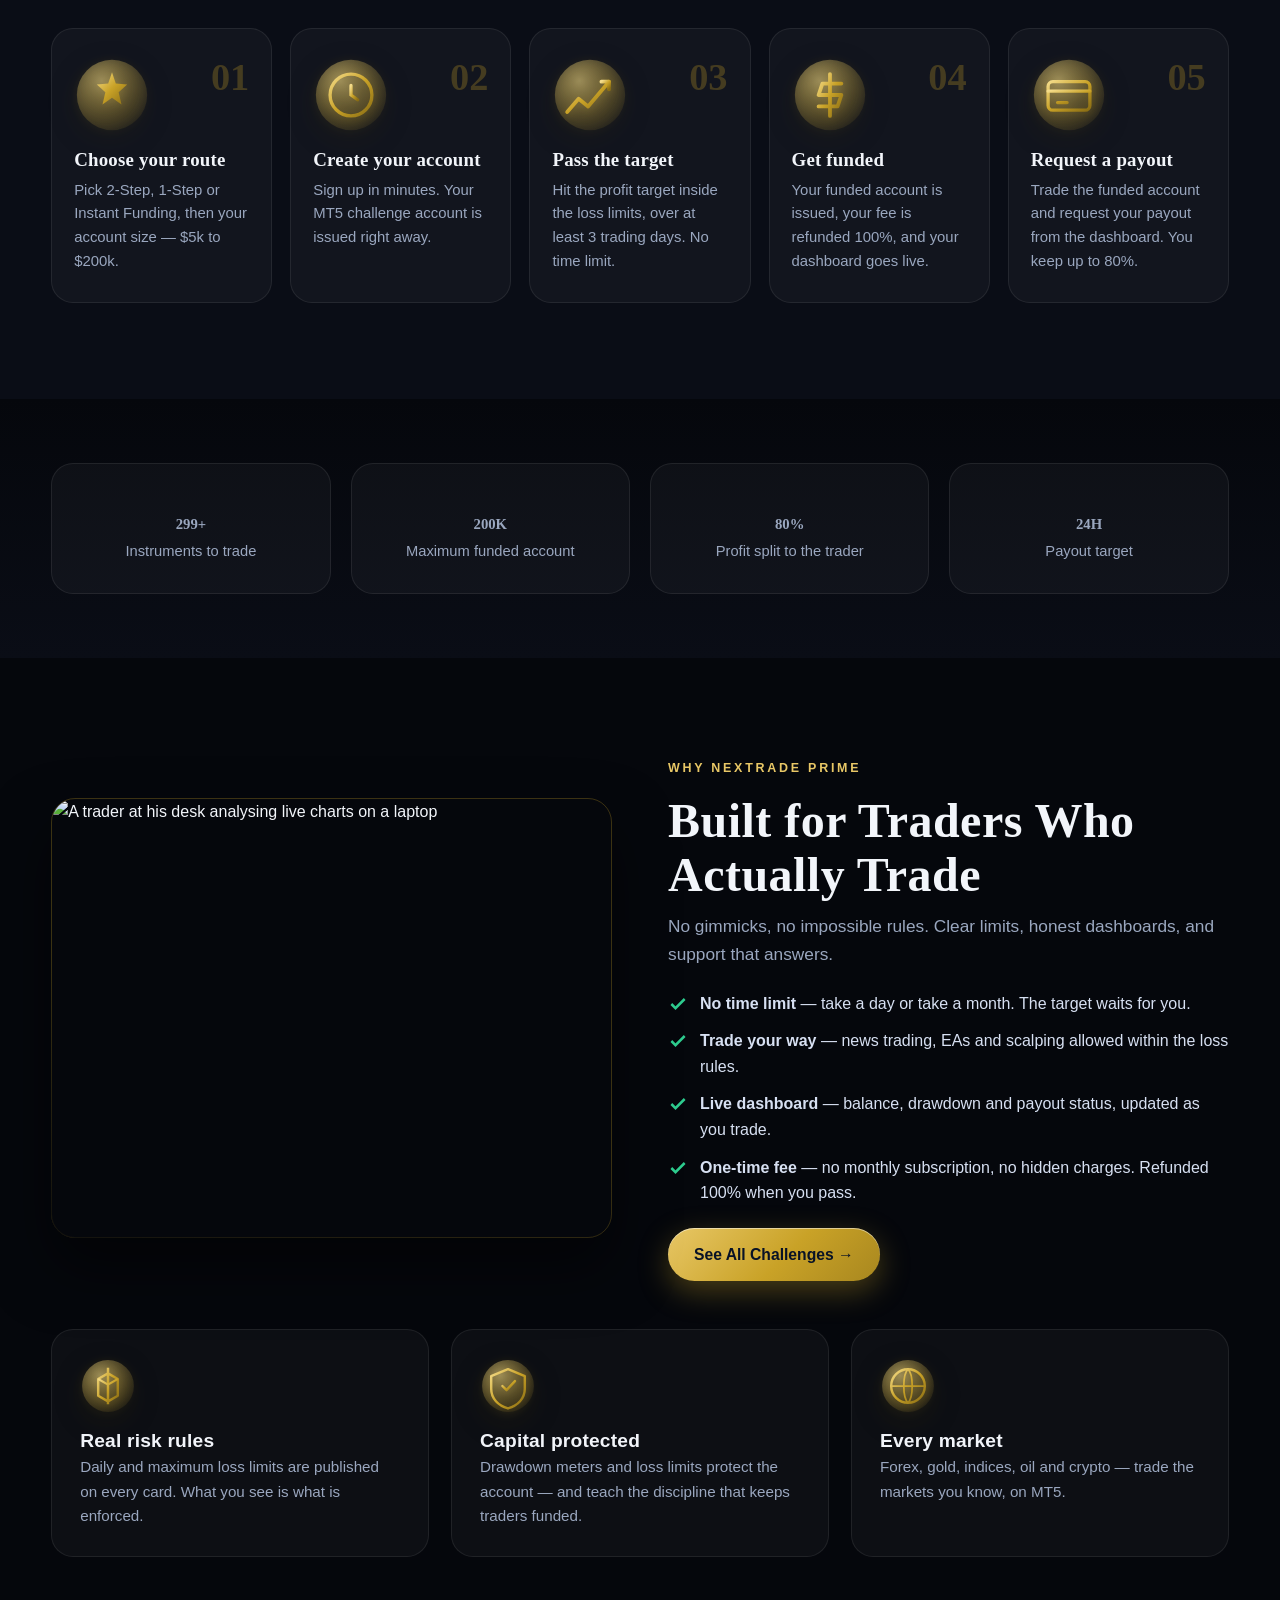
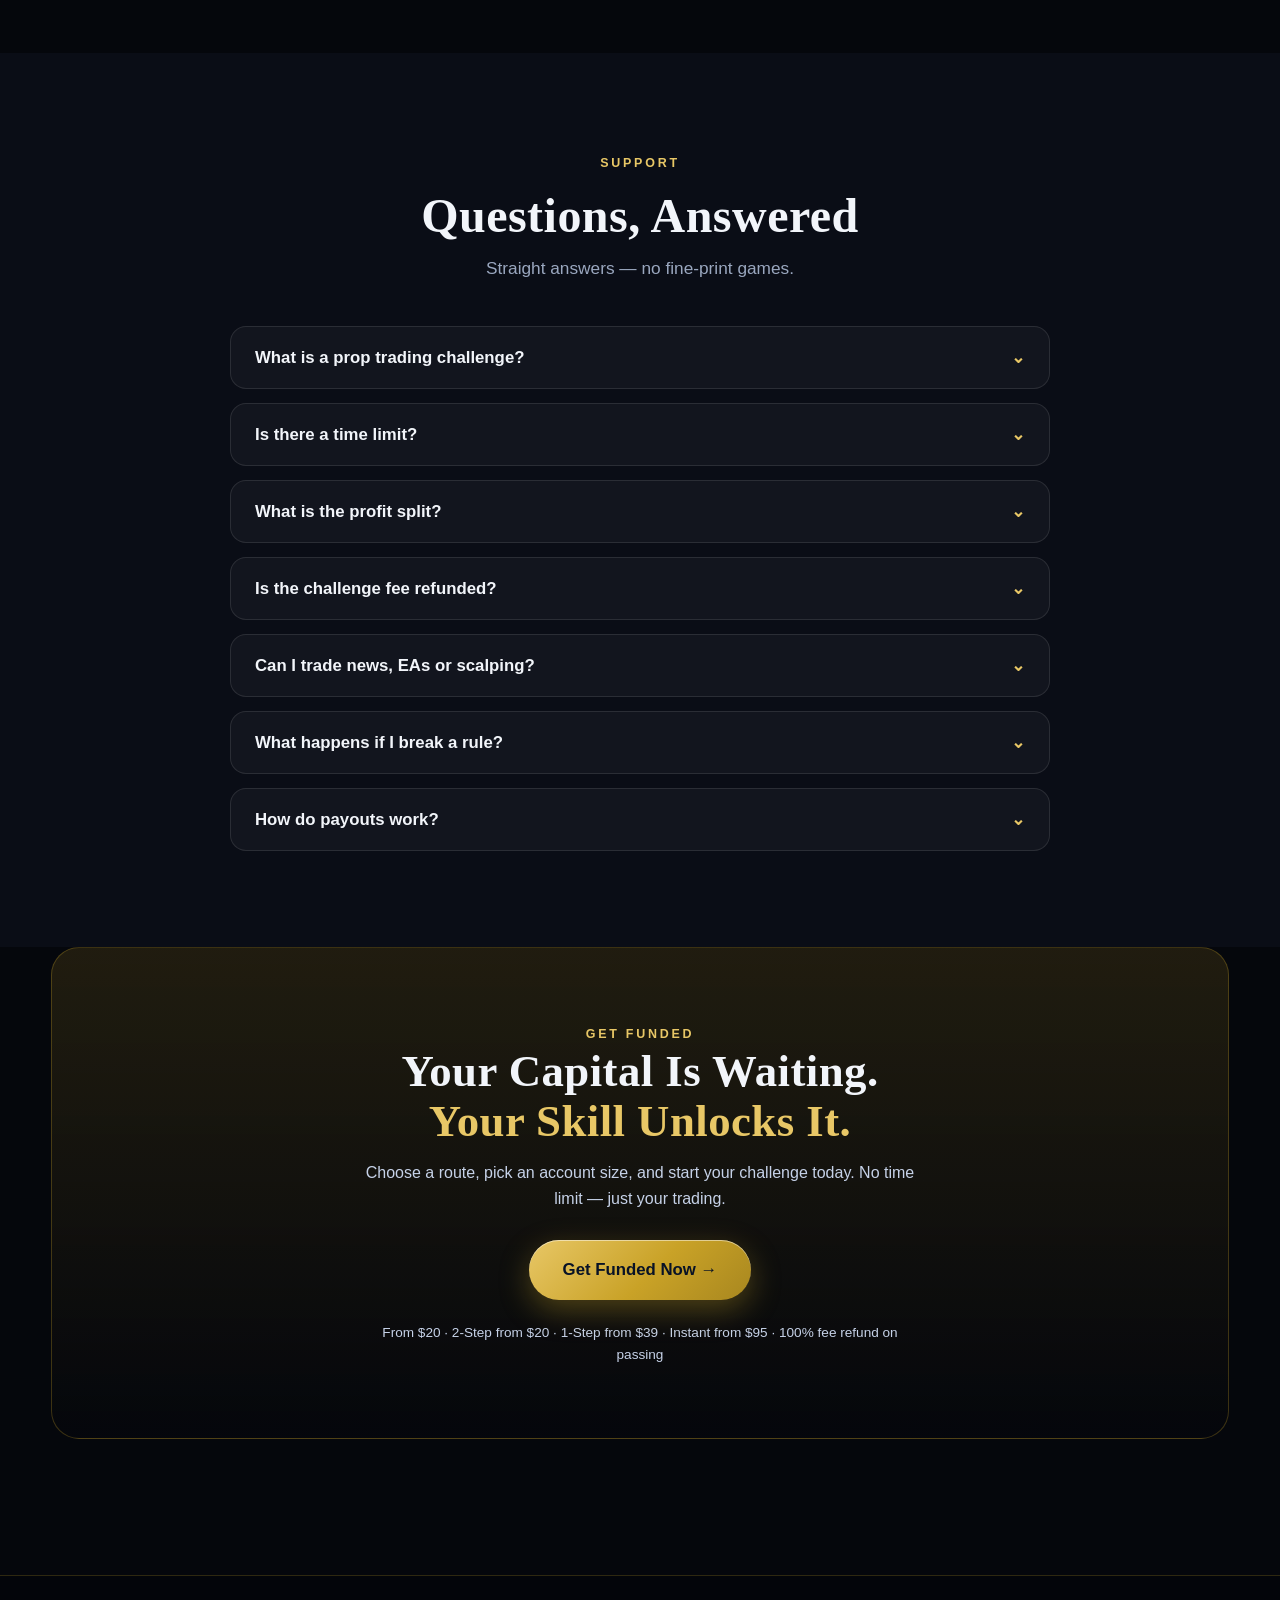
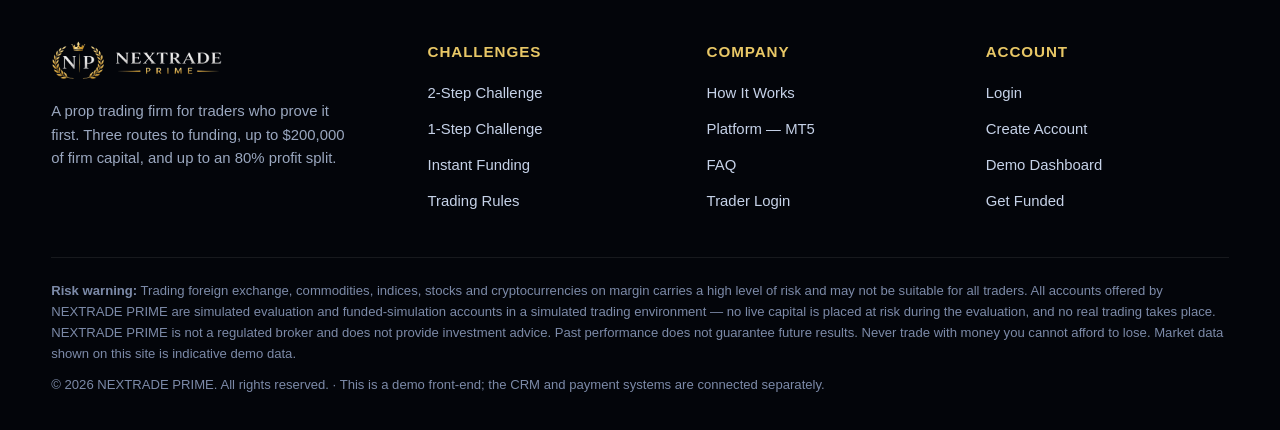
==== commit 94acc362: "Rework: Liberty-style redesign — split-photo hero collage, live price dashboard, snapshot, configura" ====
--- a/index.html
+++ b/index.html
@@ -3,8 +3,8 @@
 <head>
 <meta charset="UTF-8">
 <meta name="viewport" content="width=device-width, initial-scale=1.0">
-<title>NEXTRADE PRIME — Trade. Prove It. Get Funded.</title>
-<meta name="description" content="NEXTRADE PRIME — a prop trading firm. Pass the challenge, trade up to $200,000 of firm capital, keep 80% of the profit. Three routes: 2-Step, 1-Step and Instant Funding. No time limit.">
+<title>NEXTRADE PRIME — Capital for Traders Who Prove It</title>
+<meta name="description" content="NEXTRADE PRIME — a prop trading firm. Trade simulated capital up to $200,000 at 1:100 leverage across 300+ instruments. Three routes: 2-Step, 1-Step and Instant Funding. No time limit.">
 <link rel="preconnect" href="https://fonts.googleapis.com">
 <link rel="preconnect" href="https://fonts.gstatic.com" crossorigin>
 <link href="https://fonts.googleapis.com/css2?family=Playfair+Display:wght@600;700;800&display=swap" rel="stylesheet">
@@ -12,45 +12,51 @@
 <link rel="icon" href="assets/logo-light.png">
 </head>
 <body>
-<!-- Shared SVG gradient defs for the 3D gold icons -->
 <svg width="0" height="0" style="position:absolute" aria-hidden="true"><defs>
 <linearGradient id="gGold" x1="0" y1="0" x2="1" y2="1"><stop offset="0" stop-color="#F4DC8A"/><stop offset=".5" stop-color="#C9A227"/><stop offset="1" stop-color="#8A6D14"/></linearGradient>
 <linearGradient id="gGold2" x1="0" y1="0" x2="0" y2="1"><stop offset="0" stop-color="#E8C766"/><stop offset="1" stop-color="#9A7B1A"/></linearGradient>
 <radialGradient id="gGlow" cx=".35" cy=".3" r=".9"><stop offset="0" stop-color="#F4DC8A" stop-opacity=".55"/><stop offset="1" stop-color="#C9A227" stop-opacity="0"/></radialGradient>
 </defs></svg>
 
+<div class="top-strip"><div class="container">
+  <span>Unlock up to <b>$200,000</b> in funding</span>
+  <span><b>1:100</b> Leverage</span>
+  <span><b>300+</b> Instruments</span>
+</div></div>
+
 <header class="site-header">
   <div class="container header-inner">
     <a class="brand" href="index.html" aria-label="NEXTRADE PRIME — home">
-      <!-- logo-light: header is dark navy -->
       <img src="assets/logo-light.png" alt="NEXTRADE PRIME" height="42">
     </a>
     <button class="menu-toggle" aria-label="Open menu" aria-expanded="false">☰</button>
     <nav class="main-nav" aria-label="Main">
-      <a href="challenges.html">Challenges</a>
-      <a href="index.html#how-it-works">How It Works</a>
-      <a href="index.html#platforms">Platforms</a>
+      <a href="index.html">Home</a>
+      <a href="index.html#why">About</a>
+      <a href="index.html#instruments">Instruments</a>
+      <a href="index.html#faq">Support</a>
       <a href="challenges.html#rules">Rules</a>
       <a href="index.html#faq">FAQ</a>
     </nav>
     <div class="header-actions">
       <a class="btn btn-ghost btn-sm" href="login.html">Login</a>
-      <a class="btn btn-gold btn-sm shimmer" href="challenges.html">Get Funded</a>
+      <a class="btn btn-gold btn-sm shimmer" href="signup.html">Sign Up</a>
     </div>
   </div>
 </header>
 
-<!-- ============ HERO ============ -->
+<!-- ============ 1 · HERO ============ -->
 <section class="hero">
-  <div class="hero-bg" aria-hidden="true"></div>
+  <div class="orb orb-1" aria-hidden="true"></div>
+  <div class="orb orb-2" aria-hidden="true"></div>
   <div class="container hero-inner">
     <div>
-      <span class="demo-pill">PROP TRADING &nbsp;·&nbsp; UP TO $200,000 FIRM CAPITAL</span>
-      <h1>Trade. Prove It.<br><span class="gold">Get Funded.</span></h1>
-      <p class="lead">Pass the challenge, trade our capital, and keep <strong style="color:#fff">80% of the profit</strong>. Three routes to funding, no time limit, and payouts built for serious traders.</p>
+      <span class="eyebrow">Prop Trading · Simulated Evaluation</span>
+      <h1>Capital for Traders<br>Who <span class="gold">Prove It.</span></h1>
+      <p class="lead">Trade simulated capital up to <strong style="color:#fff">$200,000</strong> at <strong style="color:#fff">1:100 leverage</strong> across <strong style="color:#fff">300+ instruments</strong>. Pass the challenge, keep up to <strong style="color:#fff">80% of the profit</strong> — with no time limit and no hidden rules.</p>
       <div class="hero-cta">
         <a class="btn btn-gold btn-lg shimmer" href="challenges.html">Start Your Challenge →</a>
-        <a class="btn btn-ghost btn-lg" href="index.html#how-it-works">How It Works</a>
+        <a class="btn btn-ghost btn-lg" href="challenges.html#rules">See the Rules</a>
       </div>
       <div class="hero-proof">
         <div><b>3</b>Funding routes</div>
@@ -59,12 +65,19 @@
         <div><b>$200k</b>Max account</div>
       </div>
     </div>
-    <div class="hero-card tilt">
-      <span class="hero-badge">LIVE CHART · XAUUSD</span>
-      <img src="https://images.unsplash.com/photo-1590283603385-17ffb3a7f29f?w=1200&q=80&auto=format&fit=crop" alt="Trader watching live gold charts on multiple screens" loading="lazy">
-      <div class="chart-wrap">
-        <div class="chart-head"><span>XAUUSD · 15m · Challenge Phase 1</span><b>▲ +4.32%</b></div>
-        <canvas id="heroChart" aria-label="Animated candlestick chart"></canvas>
+    <div class="hero-collage" aria-label="Traders working with live market charts">
+      <img class="collage-photo collage-left" src="https://images.unsplash.com/photo-1611974789855-9c2a0a7236a3?w=1200&q=80&auto=format&fit=crop" alt="Candlestick chart on a trading screen, black and white" loading="lazy">
+      <img class="collage-photo collage-right" src="https://images.unsplash.com/photo-1519389950473-47ba0277781c?w=1200&q=80&auto=format&fit=crop" alt="Traders lit by their trading screens" loading="lazy">
+      <div class="collage-divider" aria-hidden="true">N|P</div>
+      <div class="glass-card glass-1">
+        <div class="gc-label">XAU/USD · TODAY</div>
+        <div class="gc-value">$4,231.40</div>
+        <div class="gc-sub">▲ +0.42%</div>
+      </div>
+      <div class="glass-card glass-2">
+        <div class="gc-label">PROFIT SPLIT</div>
+        <div class="gc-value">80%</div>
+        <div class="gc-sub">to the trader</div>
       </div>
     </div>
   </div>
@@ -73,38 +86,70 @@
   </div>
 </section>
 
-<!-- ============ STATS ============ -->
-<section class="stats-band">
-  <div class="container stats-grid">
-    <div class="stat reveal"><b><span data-count="200" data-suffix="k">$0</span></b><span>Maximum funded account</span></div>
-    <div class="stat reveal" data-delay="1"><b><span data-count="80" data-suffix="%">0%</span></b><span>Profit split to the trader</span></div>
-    <div class="stat reveal" data-delay="2"><b><span data-count="5" data-suffix="">0</span></b><span>Account sizes, $10k – $200k</span></div>
-    <div class="stat reveal" data-delay="3"><b><span data-count="24" data-suffix="/7">0</span></b><span>Support, whenever markets move</span></div>
-  </div>
-</section>
-
-<!-- ============ THREE ROUTES ============ -->
+<!-- ============ 2 · LIVE PRICE DASHBOARD ============ -->
+<section class="section" id="instruments" style="padding-bottom:0">
+  <div class="container">
+    <div class="center reveal">
+      <span class="eyebrow">Live Markets</span>
+      <h2 class="section-title">The Market, Live in Front of You</h2>
+      <p class="section-sub">Tap an instrument to see its price. These are indicative demo prices — the same markets you will trade in your challenge.</p>
+    </div>
+    <div class="price-dash reveal">
+      <div class="inst-tabs" role="tablist" aria-label="Instruments">
+        <button class="inst-tab active" data-inst="XAU/USD">XAU/USD</button>
+        <button class="inst-tab" data-inst="EUR/USD">EUR/USD</button>
+        <button class="inst-tab" data-inst="GBP/USD">GBP/USD</button>
+        <button class="inst-tab" data-inst="BTC/USD">BTC/USD</button>
+        <button class="inst-tab" data-inst="USD/JPY">USD/JPY</button>
+        <button class="inst-tab" data-inst="WTI">WTI</button>
+      </div>
+      <div class="inst-main">
+        <div>
+          <div class="inst-label" id="inst-label">Gold · XAU/USD</div>
+          <div class="inst-price" id="inst-price">4,231.40</div>
+        </div>
+        <div class="inst-chg up" id="inst-chg">▲ +0.42%</div>
+      </div>
+      <div class="inst-strip">
+        <div class="inst-cell"><div class="sym">XAU/USD</div><div class="val">4,231.40</div></div>
+        <div class="inst-cell"><div class="sym">EUR/USD</div><div class="val">1.1642</div></div>
+        <div class="inst-cell"><div class="sym">GBP/USD</div><div class="val">1.3187</div></div>
+        <div class="inst-cell"><div class="sym">BTC/USD</div><div class="val">97,420</div></div>
+        <div class="inst-cell"><div class="sym">USD/JPY</div><div class="val">154.32</div></div>
+        <div class="inst-cell"><div class="sym">WTI</div><div class="val">71.84</div></div>
+      </div>
+    </div>
+  </div>
+</section>
+
+<!-- ============ 3 · FUNDED AT YOUR PACE ============ -->
 <section class="section" id="routes">
   <div class="container">
     <div class="center reveal">
-      <div class="gold-rule"></div>
-      <h2 class="section-title">Three Routes. One Goal.</h2>
-      <p class="section-sub">Pick the path that fits your style. Every route ends at the same place — a funded NEXTRADE PRIME account.</p>
+      <span class="eyebrow">Funded at Your Pace</span>
+      <h2 class="section-title">Three Routes. One Destination: Funded.</h2>
+      <p class="section-sub">Pick a route, pick an account size — the fee, target and loss limits update instantly. Every route has no time limit and a 100% fee refund when you pass.</p>
+    </div>
+    <div class="tabs reveal" role="tablist" aria-label="Funding routes">
+      <button class="tab-btn route-tab active" data-route-tab="two-step">2-Step Challenge</button>
+      <button class="tab-btn route-tab" data-route-tab="one-step">1-Step Challenge</button>
+      <button class="tab-btn route-tab" data-route-tab="instant">Instant Funding</button>
     </div>
     <div class="routes-grid">
       <article class="route-card tilt reveal" data-route="two-step">
         <div class="icon3d"><svg viewBox="0 0 80 80" fill="none" aria-hidden="true"><circle cx="40" cy="40" r="37" fill="url(#gGlow)"/><circle cx="40" cy="40" r="30" stroke="url(#gGold)" stroke-width="2.5"/><circle cx="40" cy="40" r="19" stroke="url(#gGold)" stroke-width="2.5"/><circle cx="40" cy="40" r="8" stroke="url(#gGold)" stroke-width="2.5"/><circle cx="40" cy="40" r="3" fill="url(#gGold)"/></svg></div>
         <h3>2-Step Challenge</h3>
-        <p class="muted">The classic path. Prove consistency across two phases, then trade firm capital.</p>
+        <p class="muted">Best balance between flexibility and structure.</p>
         <div class="size-pills">
-          <button class="size-pill" data-size="10000">$10k</button><button class="size-pill" data-size="25000">$25k</button><button class="size-pill" data-size="50000">$50k</button><button class="size-pill active" data-size="100000">$100k</button><button class="size-pill" data-size="200000">$200k</button>
-        </div>
-        <div class="route-price"><span class="js-price">$349</span> <small>one-time · <span class="js-size">$100k</span> account</small></div>
+          <button class="size-pill" data-size="5000">$5k</button><button class="size-pill" data-size="10000">$10k</button><button class="size-pill" data-size="25000">$25k</button><button class="size-pill" data-size="50000">$50k</button><button class="size-pill active" data-size="100000">$100k</button><button class="size-pill" data-size="150000">$150k</button><button class="size-pill" data-size="200000">$200k</button>
+        </div>
+        <div class="route-price"><span class="js-price">$125</span> <small>total · <span class="js-size">$100k</span> account</small></div>
+        <div class="route-breakdown js-breakdown">Phase 1 $10 + Phase 2 $115</div>
         <ul class="route-list">
-          <li><svg width="18" height="18" viewBox="0 0 24 24" fill="none" stroke="#2ECC8F" stroke-width="3"><path d="M4 12l5 5L20 6"/></svg>Phase 1 target <b>&nbsp;<span class="js-target1">7%</span></b>&nbsp;· Phase 2 <b>&nbsp;<span class="js-target2">5%</span></b></li>
-          <li><svg width="18" height="18" viewBox="0 0 24 24" fill="none" stroke="#2ECC8F" stroke-width="3"><path d="M4 12l5 5L20 6"/></svg>Daily loss <b>&nbsp;<span class="js-daily">5%</span></b>&nbsp;· Max loss <b>&nbsp;<span class="js-max">8%</span></b></li>
-          <li><svg width="18" height="18" viewBox="0 0 24 24" fill="none" stroke="#2ECC8F" stroke-width="3"><path d="M4 12l5 5L20 6"/></svg>Leverage <b>&nbsp;<span class="js-lev">1:100</span></b>&nbsp;· No time limit</li>
-          <li><svg width="18" height="18" viewBox="0 0 24 24" fill="none" stroke="#2ECC8F" stroke-width="3"><path d="M4 12l5 5L20 6"/></svg>80% profit split, from day one funded</li>
+          <li><svg width="18" height="18" viewBox="0 0 24 24" fill="none" stroke="#2ECC8F" stroke-width="3"><path d="M4 12l5 5L20 6"/></svg>Phase 1 target <b>&nbsp;<span class="js-target1">8%</span></b>&nbsp;· Phase 2 <b>&nbsp;<span class="js-target2">5%</span></b></li>
+          <li><svg width="18" height="18" viewBox="0 0 24 24" fill="none" stroke="#2ECC8F" stroke-width="3"><path d="M4 12l5 5L20 6"/></svg>Daily loss <b>&nbsp;<span class="js-daily">4%</span></b>&nbsp;· Max loss <b>&nbsp;<span class="js-max">8%</span></b></li>
+          <li><svg width="18" height="18" viewBox="0 0 24 24" fill="none" stroke="#2ECC8F" stroke-width="3"><path d="M4 12l5 5L20 6"/></svg>Leverage <b>&nbsp;<span class="js-lev">1:100</span></b>&nbsp;· Min 3 trading days</li>
+          <li><svg width="18" height="18" viewBox="0 0 24 24" fill="none" stroke="#2ECC8F" stroke-width="3"><path d="M4 12l5 5L20 6"/></svg>100% fee refund on passing · 80% split</li>
         </ul>
         <a class="btn btn-gold" href="challenges.html">Choose 2-Step →</a>
       </article>
@@ -112,88 +157,248 @@
         <span class="route-tag">MOST POPULAR</span>
         <div class="icon3d"><svg viewBox="0 0 80 80" fill="none" aria-hidden="true"><circle cx="40" cy="40" r="37" fill="url(#gGlow)"/><path d="M44 8L20 44h14l-4 28 26-38H42l2-26z" fill="url(#gGold)" stroke="#8A6D14" stroke-width="1.5" stroke-linejoin="round"/></svg></div>
         <h3>1-Step Challenge</h3>
-        <p class="muted">One phase, one target. The fastest way from evaluation to a funded account.</p>
+        <p class="muted">Fastest path to a funded account.</p>
         <div class="size-pills">
-          <button class="size-pill" data-size="10000">$10k</button><button class="size-pill" data-size="25000">$25k</button><button class="size-pill" data-size="50000">$50k</button><button class="size-pill active" data-size="100000">$100k</button><button class="size-pill" data-size="200000">$200k</button>
-        </div>
-        <div class="route-price"><span class="js-price">$399</span> <small>one-time · <span class="js-size">$100k</span> account</small></div>
+          <button class="size-pill" data-size="5000">$5k</button><button class="size-pill" data-size="10000">$10k</button><button class="size-pill" data-size="25000">$25k</button><button class="size-pill" data-size="50000">$50k</button><button class="size-pill active" data-size="100000">$100k</button><button class="size-pill" data-size="150000">$150k</button><button class="size-pill" data-size="200000">$200k</button>
+        </div>
+        <div class="route-price"><span class="js-price">$419</span> <small>one-time · <span class="js-size">$100k</span> account</small></div>
+        <div class="route-breakdown js-breakdown">One-time fee</div>
         <ul class="route-list">
           <li><svg width="18" height="18" viewBox="0 0 24 24" fill="none" stroke="#2ECC8F" stroke-width="3"><path d="M4 12l5 5L20 6"/></svg>Single target <b>&nbsp;<span class="js-target1">8%</span></b>&nbsp;· One phase only</li>
           <li><svg width="18" height="18" viewBox="0 0 24 24" fill="none" stroke="#2ECC8F" stroke-width="3"><path d="M4 12l5 5L20 6"/></svg>Daily loss <b>&nbsp;<span class="js-daily">4%</span></b>&nbsp;· Max loss <b>&nbsp;<span class="js-max">8%</span></b></li>
-          <li><svg width="18" height="18" viewBox="0 0 24 24" fill="none" stroke="#2ECC8F" stroke-width="3"><path d="M4 12l5 5L20 6"/></svg>Leverage <b>&nbsp;<span class="js-lev">1:50</span></b>&nbsp;· No time limit</li>
-          <li><svg width="18" height="18" viewBox="0 0 24 24" fill="none" stroke="#2ECC8F" stroke-width="3"><path d="M4 12l5 5L20 6"/></svg>80% profit split, from day one funded</li>
+          <li><svg width="18" height="18" viewBox="0 0 24 24" fill="none" stroke="#2ECC8F" stroke-width="3"><path d="M4 12l5 5L20 6"/></svg>Leverage <b>&nbsp;<span class="js-lev">1:50</span></b>&nbsp;· Min 3 trading days</li>
+          <li><svg width="18" height="18" viewBox="0 0 24 24" fill="none" stroke="#2ECC8F" stroke-width="3"><path d="M4 12l5 5L20 6"/></svg>100% fee refund on passing · 80% split</li>
         </ul>
         <a class="btn btn-gold" href="challenges.html">Choose 1-Step →</a>
       </article>
       <article class="route-card tilt reveal" data-route="instant" data-delay="2">
         <div class="icon3d"><svg viewBox="0 0 80 80" fill="none" aria-hidden="true"><circle cx="40" cy="40" r="37" fill="url(#gGlow)"/><path d="M40 12l6 14 15 2-11 11 3 15-13-8-13 8 3-15L19 28l15-2 6-14z" fill="url(#gGold)" stroke="#8A6D14" stroke-width="1.5" stroke-linejoin="round"/><path d="M22 62h36" stroke="url(#gGold)" stroke-width="3" stroke-linecap="round"/></svg></div>
         <h3>Instant Funding</h3>
-        <p class="muted">Skip the evaluation. Start trading a funded account on day one and grow it.</p>
+        <p class="muted">Start earning from day one — no challenge to pass.</p>
         <div class="size-pills">
-          <button class="size-pill" data-size="10000">$10k</button><button class="size-pill" data-size="25000">$25k</button><button class="size-pill" data-size="50000">$50k</button><button class="size-pill active" data-size="100000">$100k</button><button class="size-pill" data-size="200000">$200k</button>
-        </div>
-        <div class="route-price"><span class="js-price">$599</span> <small>one-time · <span class="js-size">$100k</span> account</small></div>
+          <button class="size-pill" data-size="5000">$5k</button><button class="size-pill" data-size="10000">$10k</button><button class="size-pill" data-size="25000">$25k</button><button class="size-pill" data-size="50000">$50k</button><button class="size-pill active" data-size="100000">$100k</button><button class="size-pill" data-size="150000">$150k</button><button class="size-pill" data-size="200000">$200k</button>
+        </div>
+        <div class="route-price"><span class="js-price">$595</span> <small>one-time · <span class="js-size">$100k</span> account</small></div>
+        <div class="route-breakdown js-breakdown">One-time fee</div>
         <ul class="route-list">
           <li><svg width="18" height="18" viewBox="0 0 24 24" fill="none" stroke="#2ECC8F" stroke-width="3"><path d="M4 12l5 5L20 6"/></svg><span><b><span class="js-target1">8% growth target</span></b></span></li>
           <li><svg width="18" height="18" viewBox="0 0 24 24" fill="none" stroke="#2ECC8F" stroke-width="3"><path d="M4 12l5 5L20 6"/></svg>Daily loss <b>&nbsp;<span class="js-daily">4%</span></b>&nbsp;· Max loss <b>&nbsp;<span class="js-max">8%</span></b></li>
-          <li><svg width="18" height="18" viewBox="0 0 24 24" fill="none" stroke="#2ECC8F" stroke-width="3"><path d="M4 12l5 5L20 6"/></svg>Leverage <b>&nbsp;<span class="js-lev">1:30</span></b>&nbsp;· No time limit</li>
-          <li><svg width="18" height="18" viewBox="0 0 24 24" fill="none" stroke="#2ECC8F" stroke-width="3"><path d="M4 12l5 5L20 6"/></svg>80% profit split, from day one funded</li>
+          <li><svg width="18" height="18" viewBox="0 0 24 24" fill="none" stroke="#2ECC8F" stroke-width="3"><path d="M4 12l5 5L20 6"/></svg>Leverage <b>&nbsp;<span class="js-lev">1:30</span></b>&nbsp;· Min 3 trading days</li>
+          <li><svg width="18" height="18" viewBox="0 0 24 24" fill="none" stroke="#2ECC8F" stroke-width="3"><path d="M4 12l5 5L20 6"/></svg>100% fee refund on passing · 80% split</li>
         </ul>
         <a class="btn btn-gold" href="challenges.html">Choose Instant →</a>
       </article>
     </div>
-    <p class="center muted small" style="margin-top:26px">Prices are the demo defaults — every price lives in one config object at the top of <code>assets/script.js</code> (PRICING).</p>
-  </div>
-</section>
-
-<!-- ============ HOW IT WORKS ============ -->
-<section class="section" id="how-it-works" style="background:var(--navy-900)">
-  <div class="container">
-    <div class="center reveal">
-      <div class="gold-rule"></div>
-      <h2 class="section-title">From Sign-Up to Funded in Four Steps</h2>
+    <div class="compare-wrap reveal">
+      <div class="compare-head"><h3 id="compare-title">2-Step Challenge — $100k account</h3><span>Tap a route tab above to compare</span></div>
+      <table class="compare-table"><tbody id="compare-body"></tbody></table>
+    </div>
+    <p class="center muted small" style="margin-top:26px">Every price and rule lives in one config object at the top of <code>assets/script.js</code> (PRICING).</p>
+  </div>
+</section>
+
+<!-- ============ 4 · OPEN MARKET SNAPSHOT ============ -->
+<section class="section" style="background:var(--panel)">
+  <div class="container">
+    <div class="center reveal">
+      <span class="eyebrow">Open Market Snapshot</span>
+      <h2 class="section-title">What's Moving Right Now</h2>
+      <p class="section-sub">A live look at the markets our traders are watching — updated as the session moves.</p>
+    </div>
+    <div class="snap-grid">
+      <div class="snap-card reveal">
+        <h3>Live Prices</h3>
+        <span class="snap-time" id="snap-time">LIVE</span>
+        <ul class="snap-list" id="snap-list"></ul>
+      </div>
+      <div class="snap-card reveal" data-delay="1">
+        <h3>Trade Insights</h3>
+        <p class="muted small">Reading the session — demo insights, not trading advice.</p>
+        <div class="insight"><b>Gold holds its range</b><p>XAU/USD stays bid above the session open as traders watch the next move.</p></div>
+        <div class="insight"><b>Bitcoin leads risk</b><p>BTC/USD moves first when sentiment turns — the rest of the board usually follows.</p></div>
+        <div class="insight"><b>London meets New York</b><p>The overlap session brings the day's deepest liquidity in FX and indices.</p></div>
+      </div>
+      <div class="snap-card reveal" data-delay="2">
+        <h3>Quick Stats</h3>
+        <div class="quick-stat"><span>Instruments</span><b>300+</b></div>
+        <div class="quick-stat"><span>Max funding</span><b>$200,000</b></div>
+        <div class="quick-stat"><span>Profit split</span><b>Up to 80%</b></div>
+        <div class="quick-stat"><span>Time limit</span><b>None</b></div>
+        <div class="quick-stat"><span>Fee refund</span><b>100%</b></div>
+        <div class="quick-stat"><span>Min trading days</span><b>3</b></div>
+      </div>
+    </div>
+  </div>
+</section>
+
+<!-- ============ 5 · FINANCIAL PROFILES ============ -->
+<section class="section">
+  <div class="container">
+    <div class="center reveal">
+      <span class="eyebrow">Financial Profiles</span>
+      <h2 class="section-title">Trade the Markets You Know</h2>
+      <p class="section-sub">One account, every market. Pick a profile and see what you can trade.</p>
+    </div>
+    <div class="tabs reveal" role="tablist" aria-label="Market profiles">
+      <button class="tab-btn prof-tab" data-prof="futures">Futures &amp; Indices</button>
+      <button class="tab-btn prof-tab active" data-prof="forex">Forex</button>
+      <button class="tab-btn prof-tab" data-prof="crypto">Crypto</button>
+      <button class="tab-btn prof-tab" data-prof="commodity">Commodity</button>
+      <button class="tab-btn prof-tab" data-prof="stocks">Stocks</button>
+    </div>
+    <div class="prof-panel reveal">
+      <h3 id="prof-title">Forex</h3>
+      <p id="prof-desc">Majors and minors around the clock. Trade the pairs you know, with 1:100 leverage on the 2-Step route and no time limit.</p>
+      <div class="prof-chips" id="prof-chips"></div>
+    </div>
+  </div>
+</section>
+
+<!-- ============ 6 · PRODUCTS ============ -->
+<section class="section" style="background:var(--panel)">
+  <div class="container">
+    <div class="center reveal">
+      <span class="eyebrow">What You Get</span>
+      <h2 class="section-title">More Than an Account</h2>
+      <p class="section-sub">Everything around the capital — built for traders who take this seriously.</p>
+    </div>
+    <div class="products-grid">
+      <div class="product-card reveal"><span class="prod-num">01</span><div class="icon3d sm"><svg viewBox="0 0 80 80" fill="none" aria-hidden="true"><circle cx="40" cy="40" r="37" fill="url(#gGlow)"/><path d="M40 14v52M40 22l-14 8v24l14 8 14-8V30l-14-8z" stroke="url(#gGold)" stroke-width="3.5" stroke-linejoin="round"/></svg></div><h3>Funded Accounts</h3><p>Up to $200,000 of firm capital once you pass — with the same rules you proved yourself on.</p></div>
+      <div class="product-card reveal" data-delay="1"><span class="prod-num">02</span><div class="icon3d sm"><svg viewBox="0 0 80 80" fill="none" aria-hidden="true"><circle cx="40" cy="40" r="37" fill="url(#gGlow)"/><path d="M16 58l12-14 10 8 22-26" stroke="url(#gGold)" stroke-width="4" stroke-linecap="round" stroke-linejoin="round"/><path d="M52 26h8v8" stroke="url(#gGold)" stroke-width="4" stroke-linecap="round" stroke-linejoin="round"/></svg></div><h3>Market Analysis</h3><p>Daily market snapshots and trade insights so you start each session informed, not guessing.</p></div>
+      <div class="product-card reveal" data-delay="2"><span class="prod-num">03</span><div class="icon3d sm"><svg viewBox="0 0 80 80" fill="none" aria-hidden="true"><circle cx="40" cy="40" r="37" fill="url(#gGlow)"/><path d="M40 16l24 10v18c0 14-10 24-24 28-14-4-24-14-24-28V26l24-10z" stroke="url(#gGold)" stroke-width="3.5" stroke-linejoin="round"/><path d="M32 40l6 6 12-13" stroke="url(#gGold)" stroke-width="3.5" stroke-linecap="round" stroke-linejoin="round"/></svg></div><h3>Dealing Desk</h3><p>Clear rules, honest execution, and a dashboard that shows your limits before you break them.</p></div>
+      <div class="product-card reveal" data-delay="3"><span class="prod-num">04</span><div class="icon3d sm"><svg viewBox="0 0 80 80" fill="none" aria-hidden="true"><circle cx="40" cy="40" r="37" fill="url(#gGlow)"/><rect x="18" y="26" width="44" height="30" rx="5" stroke="url(#gGold)" stroke-width="3.5"/><path d="M18 36h44M28 48h10" stroke="url(#gGold)" stroke-width="3.5" stroke-linecap="round"/></svg></div><h3>Capital</h3><p>Scale from $5k to $200k. Grow the account as your trading proves it can carry more.</p></div>
+      <div class="product-card reveal"><span class="prod-num">05</span><div class="icon3d sm"><svg viewBox="0 0 80 80" fill="none" aria-hidden="true"><circle cx="40" cy="40" r="37" fill="url(#gGlow)"/><circle cx="40" cy="40" r="24" stroke="url(#gGold)" stroke-width="3.5"/><path d="M16 40h48M40 16c-8 8-8 40 0 48M40 16c8 8 8 40 0 48" stroke="url(#gGold)" stroke-width="2.5"/></svg></div><h3>Instruments</h3><p>300+ instruments — forex, gold, indices, oil, crypto and stocks — on one account.</p></div>
+    </div>
+  </div>
+</section>
+
+<!-- ============ 7 · YOUR AMBITION ============ -->
+<section class="section">
+  <div class="container">
+    <div class="center reveal">
+      <span class="eyebrow">Your Ambition</span>
+      <h2 class="section-title">Whatever Your Goal, There's a Route</h2>
+      <p class="section-sub">Traders come to NEXTRADE PRIME for different reasons. The structure is the same for all of them: prove it, then trade it.</p>
+    </div>
+    <div class="ambition-grid">
+      <div class="ambition-card tilt reveal"><span class="amb-tag">START SMALL</span><h3>Prove it on $5k first</h3><p>Start with the smallest account, learn the rules with real stakes, and scale up when your trading is ready — not before.</p></div>
+      <div class="ambition-card tilt reveal" data-delay="1"><span class="amb-tag">TRADE YOUR WAY</span><h3>Your strategy, your hours</h3><p>News, EAs, scalping — trade the way that works for you, inside clear loss limits. No time limit pushing you to overtrade.</p></div>
+      <div class="ambition-card tilt reveal" data-delay="2"><span class="amb-tag">GET PAID FOR SKILL</span><h3>Keep up to 80% of it</h3><p>Pass once, trade firm capital, and keep up to 80% of the profit you make. That is the whole deal — nothing hidden in it.</p></div>
+    </div>
+  </div>
+</section>
+
+<!-- ============ 8 · FIND YOUR FIT (configurator) ============ -->
+<section class="section" style="background:var(--panel)">
+  <div class="container">
+    <div class="center reveal">
+      <span class="eyebrow">Find Your Fit</span>
+      <h2 class="section-title">Build Your Challenge in Seconds</h2>
+      <p class="section-sub">Choose a route and an account size — your exact fee, target and limits appear on the right.</p>
+    </div>
+    <div class="cfg-grid">
+      <div class="cfg-panel reveal">
+        <div class="cfg-label">1 · CHOOSE YOUR ROUTE</div>
+        <div class="cfg-btns">
+          <button class="cfg-btn cfg-route active" data-cfg-route="two-step">2-Step</button>
+          <button class="cfg-btn cfg-route" data-cfg-route="one-step">1-Step</button>
+          <button class="cfg-btn cfg-route" data-cfg-route="instant">Instant</button>
+        </div>
+        <div class="cfg-label">2 · CHOOSE YOUR ACCOUNT SIZE</div>
+        <div class="cfg-btns">
+          <button class="cfg-btn cfg-size" data-cfg-size="5000">$5k</button>
+          <button class="cfg-btn cfg-size" data-cfg-size="10000">$10k</button>
+          <button class="cfg-btn cfg-size" data-cfg-size="25000">$25k</button>
+          <button class="cfg-btn cfg-size" data-cfg-size="50000">$50k</button>
+          <button class="cfg-btn cfg-size active" data-cfg-size="100000">$100k</button>
+          <button class="cfg-btn cfg-size" data-cfg-size="150000">$150k</button>
+          <button class="cfg-btn cfg-size" data-cfg-size="200000">$200k</button>
+        </div>
+        <p class="muted small" style="margin-top:22px">2-Step is split per phase — Phase 1 is $10 on every size, Phase 2 depends on the account. 1-Step and Instant are one-time fees. All fees are refunded 100% when you pass.</p>
+      </div>
+      <div class="cfg-out reveal" data-delay="1">
+        <h3>Your Challenge</h3>
+        <div id="cfg-out"></div>
+      </div>
+    </div>
+  </div>
+</section>
+
+<!-- ============ 9 · PLATFORMS — MT5 ONLY ============ -->
+<section class="section" id="platforms">
+  <div class="container">
+    <div class="center reveal">
+      <span class="eyebrow">Platform</span>
+      <h2 class="section-title">One Platform. The Industry Standard.</h2>
+      <p class="section-sub">Every NEXTRADE PRIME challenge and funded account runs on MetaTrader 5 — the platform professional traders already know.</p>
+    </div>
+    <div class="mt5-wrap">
+      <div class="mt5-visual reveal">
+        <img src="https://images.unsplash.com/photo-1642790106117-e829e14a795f?w=1400&q=80&auto=format&fit=crop" alt="MetaTrader 5 trading terminal with live charts" loading="lazy">
+        <div class="mt5-logo-bar">
+          <img src="https://www.metatrader5.com/i/metatrader-5-logo.png" alt="MetaTrader 5 — official logo" loading="lazy" onerror="this.style.display='none'">
+          <div><div class="mt5-name">MetaTrader 5</div><div class="mt5-sub">by MetaQuotes · Desktop · Web · Mobile</div></div>
+        </div>
+      </div>
+      <div class="reveal" data-delay="1">
+        <span class="eyebrow">MetaTrader 5</span>
+        <h2 class="section-title" style="font-size:clamp(1.8rem,3.6vw,2.5rem)">Trade Where the Pros Trade</h2>
+        <p class="section-sub">Advanced charting, depth of market, and one-click trading — on desktop, web and mobile, with the same account everywhere.</p>
+        <ul class="mt5-feats">
+          <li><svg width="20" height="20" viewBox="0 0 24 24" fill="none" stroke="#2ECC8F" stroke-width="3"><path d="M4 12l5 5L20 6"/></svg><span><strong>Expert Advisors (EAs)</strong> — run your automated strategies, 24 hours a day.</span></li>
+          <li><svg width="20" height="20" viewBox="0 0 24 24" fill="none" stroke="#2ECC8F" stroke-width="3"><path d="M4 12l5 5L20 6"/></svg><span><strong>Depth of market</strong> — see the order book and trade with full transparency.</span></li>
+          <li><svg width="20" height="20" viewBox="0 0 24 24" fill="none" stroke="#2ECC8F" stroke-width="3"><path d="M4 12l5 5L20 6"/></svg><span><strong>One-click trading</strong> — enter and exit in a single click, when seconds matter.</span></li>
+          <li><svg width="20" height="20" viewBox="0 0 24 24" fill="none" stroke="#2ECC8F" stroke-width="3"><path d="M4 12l5 5L20 6"/></svg><span><strong>Every device</strong> — Windows, Mac, web and mobile, synced to one account.</span></li>
+        </ul>
+        <a class="btn btn-gold" href="challenges.html">Start on MT5 →</a>
+      </div>
+    </div>
+  </div>
+</section>
+
+<!-- ============ 10 · HOW IT WORKS — 5 STEPS ============ -->
+<section class="section" id="how-it-works" style="background:var(--panel)">
+  <div class="container">
+    <div class="center reveal">
+      <span class="eyebrow">How It Works</span>
+      <h2 class="section-title">From Sign-Up to Funded in Five Steps</h2>
       <p class="section-sub">No interviews. No hidden rules. Your trading does the talking.</p>
     </div>
     <div class="steps-grid">
-      <div class="step reveal">
-        <span class="step-num">01</span>
-        <div class="icon3d"><svg viewBox="0 0 80 80" fill="none" aria-hidden="true"><circle cx="40" cy="40" r="37" fill="url(#gGlow)"/><path d="M40 16l4 12 12 1-9 8 3 13-10-7-10 7 3-13-9-8 12-1 4-12z" fill="url(#gGold)"/></svg></div>
-        <h3>Choose your route</h3><p>Pick 2-Step, 1-Step or Instant Funding, then your account size — $10k to $200k.</p>
-      </div>
-      <div class="step reveal" data-delay="1">
-        <span class="step-num">02</span>
-        <div class="icon3d"><svg viewBox="0 0 80 80" fill="none" aria-hidden="true"><circle cx="40" cy="40" r="37" fill="url(#gGlow)"/><path d="M16 58l12-14 10 8 22-26" stroke="url(#gGold)" stroke-width="4" stroke-linecap="round" stroke-linejoin="round"/><path d="M52 26h8v8" stroke="url(#gGold)" stroke-width="4" stroke-linecap="round" stroke-linejoin="round"/></svg></div>
-        <h3>Pass the target</h3><p>Hit the profit target inside the loss limits. No time limit — trade at your own pace.</p>
-      </div>
-      <div class="step reveal" data-delay="2">
-        <span class="step-num">03</span>
-        <div class="icon3d"><svg viewBox="0 0 80 80" fill="none" aria-hidden="true"><circle cx="40" cy="40" r="37" fill="url(#gGlow)"/><path d="M40 18v44M52 28H32l-4 12h24l-4 12H28" stroke="url(#gGold)" stroke-width="4" stroke-linecap="round" stroke-linejoin="round" fill="none"/></svg></div>
-        <h3>Get funded</h3><p>Your funded account is issued and your dashboard goes live. Same rules, real capital.</p>
-      </div>
-      <div class="step reveal" data-delay="3">
-        <span class="step-num">04</span>
-        <div class="icon3d"><svg viewBox="0 0 80 80" fill="none" aria-hidden="true"><circle cx="40" cy="40" r="37" fill="url(#gGlow)"/><rect x="18" y="26" width="44" height="30" rx="5" stroke="url(#gGold)" stroke-width="3.5"/><path d="M18 36h44M28 48h10" stroke="url(#gGold)" stroke-width="3.5" stroke-linecap="round"/></svg></div>
-        <h3>Keep 80%</h3><p>Request a payout from your dashboard. You keep 80% of the profit you make.</p>
-      </div>
-    </div>
-  </div>
-</section>
-
-<!-- ============ WHY NEXTRADE ============ -->
-<section class="section">
+      <div class="step reveal"><span class="step-num">01</span><div class="icon3d"><svg viewBox="0 0 80 80" fill="none" aria-hidden="true"><circle cx="40" cy="40" r="37" fill="url(#gGlow)"/><path d="M40 16l4 12 12 1-9 8 3 13-10-7-10 7 3-13-9-8 12-1 4-12z" fill="url(#gGold)"/></svg></div><h3>Choose your route</h3><p>Pick 2-Step, 1-Step or Instant Funding, then your account size — $5k to $200k.</p></div>
+      <div class="step reveal" data-delay="1"><span class="step-num">02</span><div class="icon3d"><svg viewBox="0 0 80 80" fill="none" aria-hidden="true"><circle cx="40" cy="40" r="37" fill="url(#gGlow)"/><circle cx="40" cy="40" r="22" stroke="url(#gGold)" stroke-width="3.5"/><path d="M40 30v10l7 5" stroke="url(#gGold)" stroke-width="3.5" stroke-linecap="round"/></svg></div><h3>Create your account</h3><p>Sign up in minutes. Your MT5 challenge account is issued right away.</p></div>
+      <div class="step reveal" data-delay="2"><span class="step-num">03</span><div class="icon3d"><svg viewBox="0 0 80 80" fill="none" aria-hidden="true"><circle cx="40" cy="40" r="37" fill="url(#gGlow)"/><path d="M16 58l12-14 10 8 22-26" stroke="url(#gGold)" stroke-width="4" stroke-linecap="round" stroke-linejoin="round"/><path d="M52 26h8v8" stroke="url(#gGold)" stroke-width="4" stroke-linecap="round" stroke-linejoin="round"/></svg></div><h3>Pass the target</h3><p>Hit the profit target inside the loss limits, over at least 3 trading days. No time limit.</p></div>
+      <div class="step reveal" data-delay="3"><span class="step-num">04</span><div class="icon3d"><svg viewBox="0 0 80 80" fill="none" aria-hidden="true"><circle cx="40" cy="40" r="37" fill="url(#gGlow)"/><path d="M40 18v44M52 28H32l-4 12h24l-4 12H28" stroke="url(#gGold)" stroke-width="4" stroke-linecap="round" stroke-linejoin="round" fill="none"/></svg></div><h3>Get funded</h3><p>Your funded account is issued, your fee is refunded 100%, and your dashboard goes live.</p></div>
+      <div class="step reveal"><span class="step-num">05</span><div class="icon3d"><svg viewBox="0 0 80 80" fill="none" aria-hidden="true"><circle cx="40" cy="40" r="37" fill="url(#gGlow)"/><rect x="18" y="26" width="44" height="30" rx="5" stroke="url(#gGold)" stroke-width="3.5"/><path d="M18 36h44M28 48h10" stroke="url(#gGold)" stroke-width="3.5" stroke-linecap="round"/></svg></div><h3>Request a payout</h3><p>Trade the funded account and request your payout from the dashboard. You keep up to 80%.</p></div>
+    </div>
+  </div>
+</section>
+
+<!-- ============ 11 · STATS BAND ============ -->
+<section class="stats-band">
+  <div class="container stats-grid">
+    <div class="stat reveal"><b><span data-count="300" data-suffix="+">0</span></b><span>Instruments to trade</span></div>
+    <div class="stat reveal" data-delay="1"><b><span data-count="200" data-suffix="K">$0</span></b><span>Maximum funded account</span></div>
+    <div class="stat reveal" data-delay="2"><b><span data-count="80" data-suffix="%">0%</span></b><span>Profit split to the trader</span></div>
+    <div class="stat reveal" data-delay="3"><b><span data-count="24" data-suffix="H">0</span></b><span>Payout target</span></div>
+  </div>
+</section>
+
+<!-- ============ 12 · BUILT FOR TRADERS ============ -->
+<section class="section" id="why">
   <div class="container split">
     <div class="img-frame reveal">
-      <img class="ph" src="https://images.unsplash.com/photo-1486406146926-c627a92ad1ab?w=1400&q=80&auto=format&fit=crop" alt="City skyline at dusk — the markets never sleep" loading="lazy">
+      <img class="ph" src="https://images.unsplash.com/photo-1605792657660-596af9009e82?w=1400&q=80&auto=format&fit=crop" alt="A trader at his desk analysing live charts on a laptop" loading="lazy">
     </div>
     <div class="reveal" data-delay="1">
-      <div class="gold-rule"></div>
+      <span class="eyebrow">Why NexTrade Prime</span>
       <h2 class="section-title">Built for Traders Who Actually Trade</h2>
       <p class="section-sub">No gimmicks, no impossible rules. Clear limits, honest dashboards, and support that answers.</p>
       <ul class="check-list">
         <li><svg width="20" height="20" viewBox="0 0 24 24" fill="none" stroke="#2ECC8F" stroke-width="3"><path d="M4 12l5 5L20 6"/></svg><span><strong>No time limit</strong> — take a day or take a month. The target waits for you.</span></li>
         <li><svg width="20" height="20" viewBox="0 0 24 24" fill="none" stroke="#2ECC8F" stroke-width="3"><path d="M4 12l5 5L20 6"/></svg><span><strong>Trade your way</strong> — news trading, EAs and scalping allowed within the loss rules.</span></li>
         <li><svg width="20" height="20" viewBox="0 0 24 24" fill="none" stroke="#2ECC8F" stroke-width="3"><path d="M4 12l5 5L20 6"/></svg><span><strong>Live dashboard</strong> — balance, drawdown and payout status, updated as you trade.</span></li>
-        <li><svg width="20" height="20" viewBox="0 0 24 24" fill="none" stroke="#2ECC8F" stroke-width="3"><path d="M4 12l5 5L20 6"/></svg><span><strong>One-time fee</strong> — no monthly subscription, no hidden charges.</span></li>
+        <li><svg width="20" height="20" viewBox="0 0 24 24" fill="none" stroke="#2ECC8F" stroke-width="3"><path d="M4 12l5 5L20 6"/></svg><span><strong>One-time fee</strong> — no monthly subscription, no hidden charges. Refunded 100% when you pass.</span></li>
       </ul>
       <a class="btn btn-gold" href="challenges.html">See All Challenges →</a>
     </div>
@@ -209,63 +414,40 @@
     </div>
     <div class="feature reveal" data-delay="2">
       <div class="icon3d sm"><svg viewBox="0 0 80 80" fill="none" aria-hidden="true"><circle cx="40" cy="40" r="37" fill="url(#gGlow)"/><circle cx="40" cy="40" r="24" stroke="url(#gGold)" stroke-width="3.5"/><path d="M16 40h48M40 16c-8 8-8 40 0 48M40 16c8 8 8 40 0 48" stroke="url(#gGold)" stroke-width="2.5"/></svg></div>
-      <div><h3>Every market</h3><p>Forex, gold, indices, oil and crypto — trade the markets you know, on the platforms you trust.</p></div>
-    </div>
-  </div>
-</section>
-
-<!-- ============ PLATFORMS ============ -->
-<section class="section" id="platforms" style="background:var(--navy-900)">
-  <div class="container">
-    <div class="center reveal">
-      <div class="gold-rule"></div>
-      <h2 class="section-title">Trade on the Platforms You Already Know</h2>
-      <p class="section-sub">Your challenge and funded accounts run on professional trading platforms — desktop, web and mobile.</p>
-    </div>
-    <div class="platforms">
-      <article class="platform reveal">
-        <img src="https://images.unsplash.com/photo-1642790106117-e829e14a795f?w=1200&q=80&auto=format&fit=crop" alt="MetaTrader 5 charts on screen" loading="lazy">
-        <div class="platform-body"><span class="platform-tag">MT5 · MOST POPULAR</span><h3>MetaTrader 5</h3><p>The industry standard. Advanced charting, EAs, depth of market and one-click trading on every device.</p></div>
-      </article>
-      <article class="platform reveal" data-delay="1">
-        <img src="https://images.unsplash.com/photo-1559526324-4b87b5e36e44?w=1200&q=80&auto=format&fit=crop" alt="cTrader-style trading charts" loading="lazy">
-        <div class="platform-body"><span class="platform-tag">CTRADER</span><h3>cTrader</h3><p>Clean, fast execution with level-II pricing and a modern interface built for active traders.</p></div>
-      </article>
-      <article class="platform reveal" data-delay="2">
-        <img src="https://images.unsplash.com/photo-1605792657660-596af9009e82?w=1200&q=80&auto=format&fit=crop" alt="Trader analysing charts on a laptop" loading="lazy">
-        <div class="platform-body"><span class="platform-tag">WEB + MOBILE</span><h3>TradingView Charts</h3><p>Chart, plan and analyse with TradingView-grade tools, then execute on your chosen platform.</p></div>
-      </article>
-    </div>
-  </div>
-</section>
-
-<!-- ============ FAQ ============ -->
-<section class="section" id="faq">
-  <div class="container">
-    <div class="center reveal">
-      <div class="gold-rule"></div>
+      <div><h3>Every market</h3><p>Forex, gold, indices, oil and crypto — trade the markets you know, on MT5.</p></div>
+    </div>
+  </div>
+</section>
+
+<!-- ============ 13 · FAQ ============ -->
+<section class="section" id="faq" style="background:var(--panel)">
+  <div class="container">
+    <div class="center reveal">
+      <span class="eyebrow">Support</span>
       <h2 class="section-title">Questions, Answered</h2>
       <p class="section-sub">Straight answers — no fine-print games.</p>
     </div>
     <div class="faq">
-      <div class="faq-item reveal"><button class="faq-q">What is a prop trading challenge?<span class="chev">⌄</span></button><div class="faq-a"><p>A challenge is an evaluation: you trade a simulated account and hit a profit target without breaking the daily and maximum loss limits. Pass it, and you trade a funded account with firm capital and keep 80% of the profit.</p></div></div>
+      <div class="faq-item reveal"><button class="faq-q">What is a prop trading challenge?<span class="chev">⌄</span></button><div class="faq-a"><p>A challenge is an evaluation: you trade a simulated account and hit a profit target without breaking the daily and maximum loss limits, over at least 3 trading days. Pass it, and you trade a funded account with firm capital and keep up to 80% of the profit.</p></div></div>
       <div class="faq-item reveal"><button class="faq-q">Is there a time limit?<span class="chev">⌄</span></button><div class="faq-a"><p>No. All three routes — 2-Step, 1-Step and Instant Funding — have no time limit. Take the time your strategy needs.</p></div></div>
-      <div class="faq-item reveal"><button class="faq-q">What is the profit split?<span class="chev">⌄</span></button><div class="faq-a"><p>80% of the profit goes to you on every funded account, on every route. Payouts are requested from your trader dashboard.</p></div></div>
-      <div class="faq-item reveal"><button class="faq-q">Can I trade news, EAs or scalping?<span class="chev">⌄</span></button><div class="faq-a"><p>Yes — news trading, expert advisors and scalping are allowed, as long as you stay inside the daily and maximum loss limits published on your challenge card.</p></div></div>
+      <div class="faq-item reveal"><button class="faq-q">What is the profit split?<span class="chev">⌄</span></button><div class="faq-a"><p>Up to 80% of the profit goes to you on every funded account, on every route. Payouts are requested from your trader dashboard.</p></div></div>
+      <div class="faq-item reveal"><button class="faq-q">Is the challenge fee refunded?<span class="chev">⌄</span></button><div class="faq-a"><p>Yes — 100% of the fee is refunded when you pass and become funded. On the 2-Step route the fee is split: Phase 1 is $10 on every account size, Phase 2 depends on the size.</p></div></div>
+      <div class="faq-item reveal"><button class="faq-q">Can I trade news, EAs or scalping?<span class="chev">⌄</span></button><div class="faq-a"><p>Yes — news trading, expert advisors and scalping are allowed, as long as you stay inside the 4% daily and 8% maximum loss limits.</p></div></div>
       <div class="faq-item reveal"><button class="faq-q">What happens if I break a rule?<span class="chev">⌄</span></button><div class="faq-a"><p>Breaching the daily loss limit or the maximum loss limit ends that challenge attempt. You can start a new challenge at any time.</p></div></div>
       <div class="faq-item reveal"><button class="faq-q">How do payouts work?<span class="chev">⌄</span></button><div class="faq-a"><p>Once funded, request a payout from your dashboard. Payout methods and timing are confirmed in your account area — this demo site shows the dashboard layout only.</p></div></div>
     </div>
   </div>
 </section>
 
-<!-- ============ CTA ============ -->
+<!-- ============ 14 · GET FUNDED BANNER + BOTTOM CTA ============ -->
 <section class="section" style="padding-top:0">
   <div class="container">
     <div class="cta-banner reveal">
-      <img src="https://images.unsplash.com/photo-1526304640581-d334cdbbf45e?w=1600&q=80&auto=format&fit=crop" alt="" loading="lazy">
+      <span class="eyebrow">Get Funded</span>
       <h2>Your Capital Is Waiting.<br><span class="gold">Your Skill Unlocks It.</span></h2>
       <p>Choose a route, pick an account size, and start your challenge today. No time limit — just your trading.</p>
       <a class="btn btn-gold btn-lg shimmer" href="challenges.html">Get Funded Now →</a>
+      <p class="muted small" style="margin:22px auto 0">From $20 · 2-Step from $20 · 1-Step from $39 · Instant from $95 · 100% fee refund on passing</p>
     </div>
   </div>
 </section>
@@ -273,17 +455,16 @@
 <footer class="site-footer">
   <div class="container footer-grid">
     <div>
-      <!-- logo-light: footer is dark navy -->
       <img src="assets/logo-light.png" alt="NEXTRADE PRIME">
-      <p>A prop trading firm for traders who prove it first. Three routes to funding, up to $200,000 of firm capital, and an 80% profit split.</p>
+      <p>A prop trading firm for traders who prove it first. Three routes to funding, up to $200,000 of firm capital, and up to an 80% profit split.</p>
     </div>
     <div><h4>CHALLENGES</h4><ul><li><a href="challenges.html">2-Step Challenge</a></li><li><a href="challenges.html">1-Step Challenge</a></li><li><a href="challenges.html">Instant Funding</a></li><li><a href="challenges.html#rules">Trading Rules</a></li></ul></div>
-    <div><h4>COMPANY</h4><ul><li><a href="index.html#how-it-works">How It Works</a></li><li><a href="index.html#platforms">Platforms</a></li><li><a href="index.html#faq">FAQ</a></li><li><a href="login.html">Trader Login</a></li></ul></div>
+    <div><h4>COMPANY</h4><ul><li><a href="index.html#how-it-works">How It Works</a></li><li><a href="index.html#platforms">Platform — MT5</a></li><li><a href="index.html#faq">FAQ</a></li><li><a href="login.html">Trader Login</a></li></ul></div>
     <div><h4>ACCOUNT</h4><ul><li><a href="login.html">Login</a></li><li><a href="signup.html">Create Account</a></li><li><a href="dashboard.html">Demo Dashboard</a></li><li><a href="challenges.html">Get Funded</a></li></ul></div>
   </div>
   <div class="footer-bottom container">
-    <p><strong>Risk disclaimer:</strong> Trading foreign exchange, commodities, indices and cryptocurrencies carries a high level of risk and may not be suitable for all traders. Funded accounts offered through NEXTRADE PRIME are simulated evaluation and funded-simulation accounts; no live capital is placed at risk during the evaluation. Past performance does not guarantee future results. Never trade with money you cannot afford to lose.</p>
-    <p>© 2026 NEXTRADE PRIME. All rights reserved. · Market data shown on this site is indicative demo data. · This is a demo front-end; the CRM and payment systems are connected separately.</p>
+    <p><strong>Risk warning:</strong> Trading foreign exchange, commodities, indices, stocks and cryptocurrencies on margin carries a high level of risk and may not be suitable for all traders. All accounts offered by NEXTRADE PRIME are simulated evaluation and funded-simulation accounts in a simulated trading environment — no live capital is placed at risk during the evaluation, and no real trading takes place. NEXTRADE PRIME is not a regulated broker and does not provide investment advice. Past performance does not guarantee future results. Never trade with money you cannot afford to lose. Market data shown on this site is indicative demo data.</p>
+    <p>© 2026 NEXTRADE PRIME. All rights reserved. · This is a demo front-end; the CRM and payment systems are connected separately.</p>
   </div>
 </footer>
 <script src="assets/script.js"></script>
--- a/assets/style.css
+++ b/assets/style.css
@@ -1,52 +1,62 @@
 /* ============================================================
    NEXTRADE PRIME — style.css
-   Cinematic dark navy + gold. Apple font stack for UI,
-   Playfair Display for display headings.
+   Liberty-style mood: near-black, deep charcoal panels,
+   white serif display headings, muted grey body, ONE gold
+   accent (#C9A227 / #E8C766) matching the NexTrade logo.
+   Apple font stack for UI, Playfair Display for headings.
    Logo rule: logo-light ONLY on dark, logo-dark ONLY on light.
    ============================================================ */
 :root{
-  --navy-950:#050B18; --navy-900:#081226; --navy-800:#0A1633; --navy-700:#10224A;
+  --black:#05070C; --panel:#0A0D16; --panel-2:#0E1322; --card:#101828;
+  --navy-950:#05070C; --navy-900:#0A0D16; --navy-800:#0E1322; --navy-700:#16203A;
   --gold:#C9A227; --gold-light:#E8C766; --gold-deep:#9A7B1A;
-  --ink:#EAF0FA; --muted:#9FB0CC; --line:rgba(201,162,39,.28);
-  --card:rgba(255,255,255,.045); --card-2:rgba(16,34,74,.55);
+  --ink:#F2F5FA; --muted:#9AA7BF; --muted-2:#7C8AA8;
+  --line:rgba(201,162,39,.28); --line-soft:rgba(255,255,255,.08);
+  --card-bg:rgba(255,255,255,.035);
   --green:#2ECC8F; --red:#FF6B6B;
-  --radius:20px;
+  --radius:22px;
   --font-ui:-apple-system,BlinkMacSystemFont,"SF Pro Display","SF Pro Text","Helvetica Neue",Helvetica,Arial,sans-serif;
   --font-display:"Playfair Display",Georgia,"Times New Roman",serif;
   --ease:cubic-bezier(.22,1,.36,1);
 }
 *{box-sizing:border-box;margin:0;padding:0}
 html{scroll-behavior:smooth}
-body{background:var(--navy-950);color:var(--ink);font-family:var(--font-ui);font-size:16px;line-height:1.6;-webkit-font-smoothing:antialiased;overflow-x:hidden}
+body{background:var(--black);color:var(--ink);font-family:var(--font-ui);font-size:16px;line-height:1.6;-webkit-font-smoothing:antialiased;overflow-x:hidden}
 img{max-width:100%;display:block}
 a{color:inherit;text-decoration:none}
 a:hover{color:var(--gold-light)}
 button{font-family:var(--font-ui);cursor:pointer;border:0;background:none;color:inherit}
 input,select{font-family:var(--font-ui)}
-::selection{background:var(--gold);color:var(--navy-950)}
+::selection{background:var(--gold);color:var(--black)}
 .container{width:min(1180px,92%);margin:0 auto}
 h1,h2,h3{font-family:var(--font-display);font-weight:700;line-height:1.12;letter-spacing:.01em}
 .gold{color:var(--gold-light)}
 .muted{color:var(--muted)}
 .small{font-size:.85rem}
 .section{padding:96px 0}
-.section.light{background:#F6F1E6;color:#101A30}
-.section.light .muted{color:#5A6478}
 .section-title{font-size:clamp(2rem,4.4vw,3rem);margin:14px 0 12px}
 .section-sub{color:var(--muted);max-width:640px;font-size:1.08rem}
+.eyebrow{font-size:.78rem;font-weight:800;letter-spacing:.22em;color:var(--gold-light);text-transform:uppercase}
 .gold-rule{width:64px;height:3px;background:linear-gradient(90deg,var(--gold),var(--gold-light));border-radius:2px}
 .center{text-align:center}
 .center .section-sub{margin:0 auto}
 .center .gold-rule{margin:0 auto}
+.up{color:var(--green)} .down{color:var(--red)}
+
+/* ---------- Top stats strip ---------- */
+.top-strip{background:linear-gradient(90deg,#0A0D16,#141A2E,#0A0D16);border-bottom:1px solid var(--line-soft);font-size:.82rem;letter-spacing:.06em;color:#C6D2E8;padding:9px 0;position:relative;z-index:101}
+.top-strip .container{display:flex;gap:28px;justify-content:center;flex-wrap:wrap}
+.top-strip b{color:var(--gold-light)}
+.top-strip span{display:flex;gap:7px;align-items:center}
 
 /* ---------- Header ---------- */
-.site-header{position:fixed;inset:0 0 auto 0;z-index:100;background:rgba(5,11,24,.72);backdrop-filter:blur(16px);-webkit-backdrop-filter:blur(16px);border-bottom:1px solid rgba(201,162,39,.22);transition:background .3s}
+.site-header{position:sticky;top:0;z-index:100;background:rgba(5,7,12,.82);backdrop-filter:blur(16px);-webkit-backdrop-filter:blur(16px);border-bottom:1px solid var(--line-soft)}
 .header-inner{display:flex;align-items:center;gap:28px;height:76px}
 .brand{display:flex;align-items:center;flex-shrink:0}
 .brand img{height:42px;width:auto}
 .main-nav{display:flex;gap:26px;margin-left:auto}
 .main-nav a{font-size:.95rem;font-weight:600;color:#D7E0F2;padding:6px 2px;position:relative}
-.main-nav a:hover,.main-nav a:focus-visible{color:var(--gold-light)}
+.main-nav a:hover{color:var(--gold-light)}
 .main-nav a::after{content:"";position:absolute;left:0;bottom:0;height:2px;width:0;background:var(--gold);transition:width .25s var(--ease)}
 .main-nav a:hover::after{width:100%}
 .header-actions{display:flex;align-items:center;gap:12px}
@@ -56,100 +66,183 @@
 .btn{display:inline-flex;align-items:center;justify-content:center;gap:10px;font-weight:700;font-size:.98rem;padding:14px 26px;border-radius:999px;transition:transform .15s ease-out,box-shadow .25s,background .25s;white-space:nowrap}
 .btn:active{transform:scale(.97)}
 .btn-gold{background:linear-gradient(135deg,#E8C766,#C9A227 55%,#A8871F);color:#081226;box-shadow:0 10px 30px rgba(201,162,39,.35),inset 0 1px 0 rgba(255,255,255,.5)}
-.btn-gold:hover{color:#081226;box-shadow:0 14px 38px rgba(201,162,39,.5),inset 0 1px 0 rgba(255,255,255,.5);transform:translateY(-2px)}
+.btn-gold:hover{color:#081226;box-shadow:0 14px 38px rgba(201,162,39,.5);transform:translateY(-2px)}
 .btn-ghost{border:1px solid rgba(232,199,102,.55);color:var(--gold-light);background:rgba(201,162,39,.06)}
 .btn-ghost:hover{color:var(--gold-light);background:rgba(201,162,39,.14);transform:translateY(-2px)}
 .btn-sm{padding:10px 20px;font-size:.9rem}
 .btn-lg{padding:17px 34px;font-size:1.05rem}
 
-/* ---------- Hero ---------- */
-.hero{position:relative;min-height:100vh;display:flex;flex-direction:column;justify-content:center;padding:150px 0 0;overflow:hidden;background:var(--navy-950)}
-.hero-bg{position:absolute;inset:0;background:url("https://images.unsplash.com/photo-1611974789855-9c2a0a7236a3?w=1800&q=80&auto=format&fit=crop") center/cover no-repeat;opacity:.34}
-.hero-bg::after{content:"";position:absolute;inset:0;background:linear-gradient(180deg,rgba(5,11,24,.82) 0%,rgba(8,18,38,.55) 45%,rgba(5,11,24,.96) 100%),radial-gradient(70% 60% at 20% 30%,rgba(201,162,39,.16),transparent 60%)}
-.hero-inner{position:relative;z-index:2;display:grid;grid-template-columns:1.15fr .85fr;gap:56px;align-items:center}
-.hero h1{font-size:clamp(2.7rem,6vw,4.6rem);margin:18px 0 20px}
-.hero p.lead{font-size:1.2rem;color:#C6D2E8;max-width:560px}
-.hero-cta{display:flex;gap:14px;margin:32px 0 22px;flex-wrap:wrap}
+/* ---------- Hero: split collage, glow, floating glass cards ---------- */
+.hero{position:relative;padding:88px 0 0;overflow:hidden;background:radial-gradient(90% 70% at 70% 0%,rgba(201,162,39,.10),transparent 55%),radial-gradient(60% 50% at 10% 20%,rgba(22,32,58,.9),transparent 70%),var(--black)}
+.orb{position:absolute;border-radius:50%;filter:blur(70px);pointer-events:none;animation:drift 14s ease-in-out infinite alternate}
+.orb-1{width:420px;height:420px;background:rgba(201,162,39,.16);top:-120px;right:8%}
+.orb-2{width:300px;height:300px;background:rgba(46,204,143,.07);bottom:10%;left:-80px;animation-delay:-6s}
+@keyframes drift{from{transform:translate(0,0)}to{transform:translate(-30px,24px)}}
+.hero-inner{position:relative;z-index:2;display:grid;grid-template-columns:1.05fr .95fr;gap:60px;align-items:center}
+.hero h1{font-size:clamp(2.6rem,5.6vw,4.3rem);margin:18px 0 20px}
+.hero p.lead{font-size:1.18rem;color:#C6D2E8;max-width:540px}
+.hero-cta{display:flex;gap:14px;margin:32px 0 26px;flex-wrap:wrap}
 .hero-proof{display:flex;gap:26px;flex-wrap:wrap;color:#C6D2E8;font-size:.92rem}
 .hero-proof b{color:var(--gold-light);font-size:1.15rem;display:block}
-.hero-card{position:relative;border-radius:24px;overflow:hidden;border:1px solid var(--line);box-shadow:0 40px 80px rgba(0,0,0,.55);background:var(--navy-800)}
-.hero-card img{width:100%;height:300px;object-fit:cover;opacity:.92}
-.hero-card .chart-wrap{position:relative;background:linear-gradient(180deg,#0A1633,#081226);padding:18px}
-.hero-card .chart-head{display:flex;justify-content:space-between;align-items:center;margin-bottom:10px;font-size:.9rem;color:var(--muted)}
-.hero-card .chart-head b{color:var(--green);font-size:1.05rem}
-#heroChart{width:100%;height:180px;display:block}
-#dashChart{width:100%;height:340px;min-height:340px;flex:1;display:block}
-.hero-badge{position:absolute;top:16px;left:16px;z-index:3;background:rgba(5,11,24,.8);border:1px solid var(--line);color:var(--gold-light);font-weight:700;font-size:.8rem;letter-spacing:.12em;padding:8px 14px;border-radius:999px;backdrop-filter:blur(6px)}
-.ticker{position:relative;z-index:2;margin-top:64px;border-top:1px solid rgba(201,162,39,.25);border-bottom:1px solid rgba(201,162,39,.25);background:rgba(5,11,24,.85);backdrop-filter:blur(8px);overflow:hidden}
-.ticker-track{display:flex;gap:0;width:max-content;animation:tick 38s linear infinite;padding:12px 0}
+/* Collage: B&W chart left, colour trader right, circular divider */
+.hero-collage{position:relative;height:480px}
+.collage-photo{position:absolute;top:0;bottom:0;width:56%;object-fit:cover;border-radius:24px;border:1px solid var(--line);box-shadow:0 40px 80px rgba(0,0,0,.6)}
+.collage-left{left:0;filter:grayscale(1) contrast(1.08) brightness(.92)}
+.collage-right{right:0;width:56%;z-index:2}
+.collage-divider{position:absolute;left:50%;top:50%;transform:translate(-50%,-50%);z-index:3;width:74px;height:74px;border-radius:50%;background:radial-gradient(circle at 35% 30%,#F4DC8A,#C9A227 60%,#8A6D14);display:flex;align-items:center;justify-content:center;font-family:var(--font-display);font-weight:800;font-size:1.05rem;color:#081226;box-shadow:0 0 0 6px rgba(5,7,12,.9),0 18px 40px rgba(0,0,0,.6)}
+.glass-card{position:absolute;z-index:4;background:rgba(10,13,22,.78);backdrop-filter:blur(12px);border:1px solid rgba(255,255,255,.14);border-radius:16px;padding:14px 18px;box-shadow:0 20px 44px rgba(0,0,0,.55);animation:floaty 6s ease-in-out infinite alternate}
+.glass-card .gc-label{font-size:.72rem;letter-spacing:.14em;color:var(--muted);font-weight:800}
+.glass-card .gc-value{font-family:var(--font-display);font-size:1.35rem;color:#fff;line-height:1.2}
+.glass-card .gc-sub{font-size:.82rem;color:var(--green);font-weight:700}
+.glass-1{left:-14px;bottom:56px}
+.glass-2{right:-8px;top:34px;animation-delay:-3s}
+@keyframes floaty{from{transform:translateY(0)}to{transform:translateY(-10px)}}
+/* Ticker */
+.ticker{position:relative;z-index:2;margin-top:64px;border-top:1px solid rgba(201,162,39,.25);border-bottom:1px solid rgba(201,162,39,.25);background:rgba(5,7,12,.85);backdrop-filter:blur(8px);overflow:hidden}
+.ticker-track{display:flex;width:max-content;animation:tick 38s linear infinite;padding:12px 0}
 .ticker:hover .ticker-track{animation-play-state:paused}
 .ticker-item{display:flex;gap:10px;align-items:center;padding:0 26px;font-size:.92rem;white-space:nowrap;color:#D7E0F2}
 .ticker-item b{color:#fff}
-.ticker-item .up{color:var(--green)} .ticker-item .down{color:var(--red)}
 .ticker-item .sym{color:var(--gold-light);font-weight:700}
 @keyframes tick{from{transform:translateX(0)}to{transform:translateX(-50%)}}
 
-/* ---------- Stats ---------- */
-.stats-band{padding:56px 0;background:linear-gradient(180deg,var(--navy-950),var(--navy-900))}
+/* ---------- Stats band ---------- */
+.stats-band{padding:64px 0;background:linear-gradient(180deg,var(--black),var(--panel))}
 .stats-grid{display:grid;grid-template-columns:repeat(4,1fr);gap:20px}
-.stat{text-align:center;padding:26px 10px;border:1px solid rgba(255,255,255,.07);border-radius:var(--radius);background:var(--card)}
+.stat{text-align:center;padding:30px 10px;border:1px solid var(--line-soft);border-radius:var(--radius);background:var(--card-bg)}
 .stat b{font-family:var(--font-display);font-size:2.5rem;color:var(--gold-light);display:block;line-height:1.1}
 .stat span{color:var(--muted);font-size:.92rem}
 
-/* ---------- 3D icons ---------- */
-.icon3d{width:76px;height:76px;flex-shrink:0;filter:drop-shadow(0 10px 16px rgba(0,0,0,.45)) drop-shadow(0 2px 4px rgba(201,162,39,.35));transition:transform .3s var(--ease)}
-.icon3d.lg{width:96px;height:96px}
-.icon3d.sm{width:56px;height:56px}
-.icon3d svg{width:100%;height:100%;display:block}
-.tilt{transform-style:preserve-3d;will-change:transform}
+/* ---------- Tabs (shared) ---------- */
+.tabs{display:flex;gap:10px;flex-wrap:wrap;justify-content:center;margin:36px 0 8px}
+.tab-btn{border:1px solid rgba(255,255,255,.18);color:#D7E0F2;border-radius:999px;padding:11px 22px;font-size:.94rem;font-weight:700;transition:all .2s}
+.tab-btn:hover{border-color:var(--gold-light);color:var(--gold-light)}
+.tab-btn.active{background:linear-gradient(135deg,#E8C766,#C9A227);color:#081226;border-color:transparent}
+
+/* ---------- Live price dashboard ---------- */
+.price-dash{margin-top:36px;border:1px solid var(--line);border-radius:28px;background:linear-gradient(180deg,rgba(255,255,255,.05),rgba(14,19,34,.7));padding:34px;box-shadow:0 30px 60px rgba(0,0,0,.4)}
+.inst-tabs{display:flex;gap:8px;flex-wrap:wrap}
+.inst-tab{border:1px solid rgba(255,255,255,.16);border-radius:999px;padding:9px 18px;font-size:.9rem;font-weight:700;color:#D7E0F2;transition:all .2s}
+.inst-tab:hover{border-color:var(--gold-light);color:var(--gold-light)}
+.inst-tab.active{background:rgba(201,162,39,.16);border-color:var(--gold);color:var(--gold-light)}
+.inst-main{display:flex;justify-content:space-between;align-items:flex-end;gap:20px;flex-wrap:wrap;margin-top:26px}
+.inst-main .inst-label{font-size:.85rem;letter-spacing:.12em;color:var(--muted);font-weight:800}
+.inst-main .inst-price{font-family:var(--font-display);font-size:clamp(2.4rem,5vw,3.4rem);line-height:1.05}
+.inst-main .inst-chg{font-size:1.15rem;font-weight:800}
+.inst-strip{display:grid;grid-template-columns:repeat(6,1fr);gap:12px;margin-top:26px;padding-top:22px;border-top:1px solid var(--line-soft)}
+.inst-cell .sym{font-size:.8rem;color:var(--muted);font-weight:800;letter-spacing:.08em}
+.inst-cell .val{font-weight:700;font-size:.98rem}
+
+/* ---------- Snapshot ---------- */
+.snap-grid{display:grid;grid-template-columns:1.2fr 1fr 1fr;gap:22px;margin-top:44px}
+.snap-card{border:1px solid var(--line-soft);border-radius:var(--radius);background:var(--card-bg);padding:28px}
+.snap-card h3{font-size:1.25rem;margin-bottom:6px}
+.snap-time{font-size:.8rem;font-weight:800;letter-spacing:.12em;color:var(--green)}
+.snap-list{list-style:none;display:grid;gap:0;margin-top:14px}
+.snap-list li{display:flex;justify-content:space-between;align-items:center;gap:10px;padding:11px 0;border-bottom:1px solid rgba(255,255,255,.06);font-size:.94rem}
+.snap-list li:last-child{border-bottom:0}
+.snap-sym{font-weight:800;color:var(--gold-light)}
+.snap-price{font-weight:700}
+.insight{border-left:3px solid var(--gold);padding:4px 0 4px 14px;margin-top:16px}
+.insight b{display:block;font-size:.98rem}
+.insight p{color:var(--muted);font-size:.9rem}
+.quick-stat{display:flex;justify-content:space-between;padding:12px 0;border-bottom:1px solid rgba(255,255,255,.06);font-size:.94rem}
+.quick-stat:last-child{border-bottom:0}
+.quick-stat b{color:var(--gold-light)}
 
 /* ---------- Routes / challenge cards ---------- */
 .routes-grid{display:grid;grid-template-columns:repeat(3,1fr);gap:24px;margin-top:48px}
-.route-card{position:relative;border-radius:24px;padding:34px 28px;background:linear-gradient(180deg,rgba(255,255,255,.06),rgba(16,34,74,.6));border:1px solid var(--line);box-shadow:0 24px 50px rgba(0,0,0,.4);display:flex;flex-direction:column;transition:transform .3s var(--ease),border-color .3s}
+.route-card{position:relative;border-radius:24px;padding:34px 28px;background:linear-gradient(180deg,rgba(255,255,255,.05),rgba(14,19,34,.75));border:1px solid var(--line);box-shadow:0 24px 50px rgba(0,0,0,.4);display:flex;flex-direction:column;transition:transform .3s var(--ease),border-color .3s}
 .route-card:hover{border-color:var(--gold-light)}
-.route-card.featured{background:linear-gradient(180deg,rgba(201,162,39,.16),rgba(16,34,74,.75));border-color:var(--gold)}
+.route-card.featured{background:linear-gradient(180deg,rgba(201,162,39,.16),rgba(14,19,34,.85));border-color:var(--gold)}
 .route-tag{position:absolute;top:-14px;left:50%;transform:translateX(-50%);background:linear-gradient(135deg,#E8C766,#C9A227);color:#081226;font-weight:800;font-size:.75rem;letter-spacing:.14em;padding:7px 16px;border-radius:999px;white-space:nowrap}
 .route-card h3{font-size:1.7rem;margin:18px 0 6px}
 .route-price{font-family:var(--font-display);font-size:2.6rem;color:var(--gold-light);line-height:1}
 .route-price small{font-size:.95rem;color:var(--muted);font-family:var(--font-ui)}
+.route-breakdown{font-size:.85rem;color:var(--muted);margin-top:6px}
 .route-list{list-style:none;margin:22px 0;display:grid;gap:11px;flex:1}
 .route-list li{display:flex;gap:10px;align-items:flex-start;justify-content:flex-start;text-align:left;color:#D7E0F2;font-size:.96rem}
 .route-list li>span{flex:1;min-width:0}
 .route-list svg{flex-shrink:0;margin-top:3px}
 .size-pills{display:flex;gap:8px;flex-wrap:wrap;margin:16px 0 4px}
-.size-pill{border:1px solid rgba(255,255,255,.22);color:#D7E0F2;border-radius:999px;padding:7px 14px;font-size:.86rem;font-weight:700;transition:all .2s}
+.size-pill{border:1px solid rgba(255,255,255,.22);color:#D7E0F2;border-radius:999px;padding:7px 13px;font-size:.85rem;font-weight:700;transition:all .2s}
 .size-pill:hover{border-color:var(--gold-light);color:var(--gold-light)}
 .size-pill.active{background:linear-gradient(135deg,#E8C766,#C9A227);color:#081226;border-color:transparent}
 
-/* ---------- Steps / features ---------- */
-.steps-grid{display:grid;grid-template-columns:repeat(4,1fr);gap:22px;margin-top:48px}
-.step{padding:30px 24px;border-radius:var(--radius);background:var(--card);border:1px solid rgba(255,255,255,.08);position:relative}
-.step-num{position:absolute;top:20px;right:24px;font-family:var(--font-display);font-size:2.6rem;color:rgba(201,162,39,.28);font-weight:700}
-.step h3{font-size:1.3rem;margin:18px 0 8px}
-.step p{color:var(--muted);font-size:.96rem}
-.features-grid{display:grid;grid-template-columns:repeat(3,1fr);gap:22px;margin-top:48px}
-.feature{display:flex;gap:20px;padding:28px;border-radius:var(--radius);background:var(--card);border:1px solid rgba(255,255,255,.08)}
-.feature h3{font-size:1.2rem;margin:4px 0 6px;font-family:var(--font-ui);font-weight:700}
-.feature p{color:var(--muted);font-size:.95rem}
+/* ---------- Comparison table ---------- */
+.compare-wrap{margin-top:44px;border:1px solid var(--line);border-radius:var(--radius);background:var(--panel-2);overflow:hidden}
+.compare-head{padding:22px 28px;border-bottom:1px solid var(--line-soft);display:flex;justify-content:space-between;align-items:baseline;gap:14px;flex-wrap:wrap}
+.compare-head h3{font-size:1.4rem}
+.compare-head span{color:var(--muted);font-size:.9rem}
+.compare-table{width:100%;border-collapse:collapse}
+.compare-table td{padding:15px 28px;border-bottom:1px solid rgba(255,255,255,.06);font-size:.96rem}
+.compare-table tr:last-child td{border-bottom:0}
+.compare-table td:first-child{color:var(--muted);width:45%}
+.compare-table td strong{color:var(--ink)}
+
+/* ---------- 3D icons ---------- */
+.icon3d{width:76px;height:76px;flex-shrink:0;filter:drop-shadow(0 10px 16px rgba(0,0,0,.45)) drop-shadow(0 2px 4px rgba(201,162,39,.35));transition:transform .3s var(--ease)}
+.icon3d.sm{width:56px;height:56px}
+.icon3d svg{width:100%;height:100%;display:block}
+.tilt{transform-style:preserve-3d;will-change:transform}
+
+/* ---------- Steps / features / products / ambition ---------- */
+.steps-grid{display:grid;grid-template-columns:repeat(5,1fr);gap:18px;margin-top:48px}
+.step{padding:28px 22px;border-radius:var(--radius);background:var(--card-bg);border:1px solid var(--line-soft);position:relative}
+.step-num{position:absolute;top:18px;right:22px;font-family:var(--font-display);font-size:2.4rem;color:rgba(201,162,39,.28);font-weight:700}
+.step h3{font-size:1.18rem;margin:16px 0 8px}
+.step p{color:var(--muted);font-size:.93rem}
+.features-grid,.products-grid,.ambition-grid{display:grid;grid-template-columns:repeat(3,1fr);gap:22px;margin-top:48px}
+.products-grid{grid-template-columns:repeat(5,1fr)}
+.feature,.product-card,.ambition-card{display:flex;flex-direction:column;gap:6px;padding:28px;border-radius:var(--radius);background:var(--card-bg);border:1px solid var(--line-soft);transition:transform .3s var(--ease),border-color .3s}
+.feature:hover,.product-card:hover,.ambition-card:hover{transform:translateY(-4px);border-color:var(--gold)}
+.feature h3,.product-card h3,.ambition-card h3{font-size:1.2rem;margin:10px 0 4px;font-family:var(--font-ui);font-weight:700}
+.feature p,.product-card p,.ambition-card p{color:var(--muted);font-size:.95rem}
+.product-card .prod-num{font-family:var(--font-display);color:rgba(201,162,39,.5);font-size:1.4rem;font-weight:700}
+.ambition-card .amb-tag{font-size:.72rem;font-weight:800;letter-spacing:.16em;color:var(--gold-light)}
 .split{display:grid;grid-template-columns:1fr 1fr;gap:56px;align-items:center}
-.split img.ph{border-radius:24px;width:100%;height:420px;object-fit:cover;border:1px solid var(--line);box-shadow:0 30px 60px rgba(0,0,0,.5)}
+.split img.ph{border-radius:24px;width:100%;height:440px;object-fit:cover;border:1px solid var(--line);box-shadow:0 30px 60px rgba(0,0,0,.5)}
 .img-frame{position:relative}
-.img-frame::after{content:"";position:absolute;inset:0;border-radius:24px;background:linear-gradient(200deg,transparent 55%,rgba(5,11,24,.75));pointer-events:none}
+.img-frame::after{content:"";position:absolute;inset:0;border-radius:24px;background:linear-gradient(200deg,transparent 55%,rgba(5,7,12,.75));pointer-events:none}
 .check-list{list-style:none;display:grid;gap:12px;margin:22px 0}
 .check-list li{display:flex;gap:12px;align-items:flex-start;color:#D7E0F2}
 .check-list svg{flex-shrink:0;margin-top:3px}
-
-/* ---------- Platforms ---------- */
-.platforms{display:grid;grid-template-columns:repeat(3,1fr);gap:22px;margin-top:48px}
-.platform{border-radius:24px;overflow:hidden;border:1px solid var(--line);background:var(--navy-800);box-shadow:0 24px 50px rgba(0,0,0,.4)}
-.platform img{width:100%;height:180px;object-fit:cover}
-.platform-body{padding:26px}
-.platform-body h3{font-size:1.45rem;margin-bottom:8px}
-.platform-body p{color:var(--muted);font-size:.95rem}
-.platform-tag{display:inline-block;font-size:.75rem;font-weight:800;letter-spacing:.14em;color:var(--gold-light);border:1px solid var(--line);padding:6px 12px;border-radius:999px;margin-bottom:14px}
-
-/* ---------- Table ---------- */
-.table-wrap{overflow-x:auto;margin-top:40px;border:1px solid var(--line);border-radius:var(--radius);background:var(--navy-800)}
+.chip{display:inline-block;border:1px solid rgba(255,255,255,.18);border-radius:999px;padding:7px 14px;font-size:.86rem;font-weight:700;color:#D7E0F2;margin:4px 6px 4px 0}
+.prof-panel{margin-top:28px;border:1px solid var(--line);border-radius:24px;background:var(--panel-2);padding:36px}
+.prof-panel h3{font-size:1.6rem;margin-bottom:8px}
+.prof-panel p{color:var(--muted);max-width:640px}
+.prof-chips{margin-top:18px}
+
+/* ---------- Configurator ---------- */
+.cfg-grid{display:grid;grid-template-columns:1.2fr .8fr;gap:24px;margin-top:48px}
+.cfg-panel{border:1px solid var(--line);border-radius:24px;background:var(--panel-2);padding:32px}
+.cfg-panel h3{font-size:1.3rem;margin-bottom:18px}
+.cfg-label{font-size:.8rem;font-weight:800;letter-spacing:.14em;color:var(--muted);margin:20px 0 10px}
+.cfg-label:first-of-type{margin-top:0}
+.cfg-btns{display:flex;gap:10px;flex-wrap:wrap}
+.cfg-btn{border:1px solid rgba(255,255,255,.2);border-radius:999px;padding:11px 20px;font-weight:700;font-size:.94rem;color:#D7E0F2;transition:all .2s}
+.cfg-btn:hover{border-color:var(--gold-light);color:var(--gold-light)}
+.cfg-btn.active{background:linear-gradient(135deg,#E8C766,#C9A227);color:#081226;border-color:transparent}
+.cfg-out{border:1px solid var(--gold);border-radius:24px;background:linear-gradient(180deg,rgba(201,162,39,.12),rgba(14,19,34,.85));padding:32px}
+.cfg-out h3{font-size:1.3rem;margin-bottom:16px}
+.cfg-row{display:flex;justify-content:space-between;gap:14px;padding:11px 0;border-bottom:1px solid rgba(255,255,255,.08);font-size:.95rem}
+.cfg-row span{color:var(--muted)}
+.cfg-row strong{text-align:right}
+
+/* ---------- MT5 (only platform) ---------- */
+.mt5-wrap{display:grid;grid-template-columns:1fr 1fr;gap:48px;align-items:center;margin-top:48px}
+.mt5-visual{position:relative;border-radius:24px;overflow:hidden;border:1px solid var(--line);box-shadow:0 30px 60px rgba(0,0,0,.5)}
+.mt5-visual img{width:100%;height:380px;object-fit:cover}
+.mt5-logo-bar{position:absolute;left:0;right:0;bottom:0;display:flex;align-items:center;gap:14px;background:rgba(5,7,12,.88);backdrop-filter:blur(10px);padding:16px 22px;border-top:1px solid var(--line)}
+.mt5-logo-bar img{height:40px;width:auto}
+.mt5-logo-bar .mt5-name{font-weight:800;font-size:1.15rem}
+.mt5-logo-bar .mt5-sub{font-size:.82rem;color:var(--muted)}
+.mt5-feats{list-style:none;display:grid;gap:12px;margin:22px 0}
+.mt5-feats li{display:flex;gap:12px;align-items:flex-start;color:#D7E0F2}
+.mt5-feats svg{flex-shrink:0;margin-top:3px}
+
+/* ---------- Table (legacy) ---------- */
+.table-wrap{overflow-x:auto;margin-top:40px;border:1px solid var(--line);border-radius:var(--radius);background:var(--panel-2)}
 table{width:100%;border-collapse:collapse;min-width:640px}
 th,td{padding:16px 20px;text-align:left;border-bottom:1px solid rgba(255,255,255,.07);font-size:.95rem}
 th{font-family:var(--font-display);font-size:1.05rem;color:var(--gold-light);background:rgba(201,162,39,.08)}
@@ -158,7 +251,7 @@
 
 /* ---------- FAQ ---------- */
 .faq{max-width:820px;margin:44px auto 0;display:grid;gap:14px}
-.faq-item{border:1px solid rgba(255,255,255,.1);border-radius:16px;background:var(--card);overflow:hidden}
+.faq-item{border:1px solid rgba(255,255,255,.1);border-radius:16px;background:var(--card-bg);overflow:hidden}
 .faq-q{width:100%;display:flex;justify-content:space-between;align-items:center;gap:16px;text-align:left;padding:20px 24px;font-size:1.05rem;font-weight:700;color:var(--ink)}
 .faq-q:hover{color:var(--gold-light)}
 .faq-q .chev{transition:transform .3s var(--ease);color:var(--gold-light);flex-shrink:0}
@@ -167,17 +260,12 @@
 .faq-a p{padding:0 24px 22px;color:var(--muted)}
 
 /* ---------- CTA banner ---------- */
-.cta-banner{position:relative;border-radius:28px;overflow:hidden;padding:72px 48px;text-align:center;border:1px solid var(--line)}
-.cta-banner img{position:absolute;inset:0;width:100%;height:100%;object-fit:cover;opacity:.4}
-.cta-banner::after{content:"";position:absolute;inset:0;background:linear-gradient(180deg,rgba(8,18,38,.55),rgba(5,11,24,.92))}
-.cta-banner>*{position:relative;z-index:2}
+.cta-banner{position:relative;border-radius:28px;overflow:hidden;padding:72px 48px;text-align:center;border:1px solid var(--line);background:linear-gradient(180deg,rgba(201,162,39,.14),rgba(5,7,12,.9))}
 .cta-banner h2{font-size:clamp(1.9rem,4vw,2.8rem);margin-bottom:14px}
 .cta-banner p{color:#C6D2E8;max-width:560px;margin:0 auto 28px}
 
 /* ---------- Footer ---------- */
-.site-footer{background:#04081
-
-...[truncated 15842 chars]4; border-top:1px solid rgba(201,162,39,.22); padding:64px 0 0; margin-top:40px}
+.site-footer{background:#03050A;border-top:1px solid rgba(201,162,39,.22);padding:64px 0 0;margin-top:40px}
 .footer-grid{display:grid;grid-template-columns:1.4fr 1fr 1fr 1fr;gap:36px;padding-bottom:44px}
 .footer-grid img{height:44px;width:auto;margin-bottom:16px}
 .footer-grid p{color:var(--muted);font-size:.93rem;max-width:300px}
@@ -189,10 +277,10 @@
 .footer-bottom p{margin-bottom:10px}
 
 /* ---------- Auth ---------- */
-.auth-page{min-height:100vh;display:grid;grid-template-columns:1fr 1fr;background:var(--navy-950)}
+.auth-page{min-height:100vh;display:grid;grid-template-columns:1fr 1fr;background:var(--black)}
 .auth-visual{position:relative;overflow:hidden}
 .auth-visual img{position:absolute;inset:0;width:100%;height:100%;object-fit:cover;opacity:.55}
-.auth-visual::after{content:"";position:absolute;inset:0;background:linear-gradient(180deg,rgba(8,18,38,.35),rgba(5,11,24,.95) 85%)}
+.auth-visual::after{content:"";position:absolute;inset:0;background:linear-gradient(180deg,rgba(10,13,22,.35),rgba(5,7,12,.95) 85%)}
 .auth-visual-text{position:absolute;z-index:2;left:48px;right:48px;bottom:56px}
 .auth-visual-text h2{font-size:2.2rem;margin-bottom:10px}
 .auth-visual-text p{color:#C6D2E8;max-width:440px}
@@ -227,7 +315,7 @@
 .dash-head h1{font-size:2.2rem}
 .demo-pill{display:inline-flex;align-items:center;gap:8px;border:1px solid var(--gold);color:var(--gold-light);font-weight:800;font-size:.78rem;letter-spacing:.12em;padding:8px 14px;border-radius:999px;background:rgba(201,162,39,.08)}
 .dash-grid{display:grid;grid-template-columns:repeat(4,1fr);gap:18px;margin-bottom:18px}
-.dash-card{background:var(--card-2);border:1px solid rgba(255,255,255,.09);border-radius:var(--radius);padding:22px}
+.dash-card{background:var(--panel-2);border:1px solid rgba(255,255,255,.09);border-radius:var(--radius);padding:22px}
 .dash-card .label{font-size:.82rem;color:var(--muted);letter-spacing:.08em;font-weight:700}
 .dash-card .value{font-family:var(--font-display);font-size:1.8rem;margin:8px 0 4px}
 .dash-card .delta{font-size:.88rem;color:var(--green);font-weight:700}
@@ -242,9 +330,9 @@
 .dash-list li span:last-child{font-weight:700;color:var(--ink)}
 .progress{height:10px;border-radius:99px;background:rgba(255,255,255,.1);overflow:hidden;margin-top:10px}
 .progress-fill{height:100%;background:linear-gradient(90deg,#E8C766,#C9A227);border-radius:99px}
+#dashChart{width:100%;height:340px;min-height:340px;flex:1;display:block}
 
 /* ---------- Reveal / motion ---------- */
-/* First paint must never look dim/broken: start at 0.55 opacity, fade in ≤0.6s total. */
 .reveal{opacity:.55;transform:translateY(12px);transition:opacity .45s var(--ease),transform .45s var(--ease)}
 .reveal.visible{opacity:1;transform:none}
 .reveal[data-delay="1"]{transition-delay:.05s}
@@ -256,11 +344,15 @@
 
 /* ---------- Responsive ---------- */
 @media (max-width:1020px){
-  .hero-inner{grid-template-columns:1fr;gap:40px}
-  .routes-grid,.features-grid,.platforms{grid-template-columns:1fr 1fr}
-  .steps-grid{grid-template-columns:1fr 1fr}
+  .hero-inner{grid-template-columns:1fr;gap:44px}
+  .hero-collage{height:420px;max-width:640px}
+  .routes-grid,.features-grid,.ambition-grid{grid-template-columns:1fr 1fr}
+  .products-grid{grid-template-columns:repeat(3,1fr)}
+  .steps-grid{grid-template-columns:repeat(3,1fr)}
   .stats-grid{grid-template-columns:1fr 1fr}
-  .split{grid-template-columns:1fr;gap:32px}
+  .split,.mt5-wrap,.cfg-grid{grid-template-columns:1fr;gap:32px}
+  .snap-grid{grid-template-columns:1fr}
+  .inst-strip{grid-template-columns:repeat(3,1fr)}
   .footer-grid{grid-template-columns:1fr 1fr}
   .dash-grid{grid-template-columns:1fr 1fr}
   .dash-main{grid-template-columns:1fr}
@@ -268,16 +360,23 @@
   .auth-visual{display:none}
 }
 @media (max-width:760px){
-  .main-nav{position:fixed;top:76px;left:0;right:0;background:rgba(5,11,24,.97);flex-direction:column;padding:20px 5%;gap:6px;border-bottom:1px solid var(--line);display:none}
+  .main-nav{position:fixed;top:76px;left:0;right:0;background:rgba(5,7,12,.97);flex-direction:column;padding:20px 5%;gap:6px;border-bottom:1px solid var(--line);display:none}
   .main-nav.open{display:flex}
   .main-nav a{padding:12px 4px;font-size:1.05rem}
   .menu-toggle{display:block}
   .header-actions .btn-ghost{display:none}
+  .top-strip .container{gap:12px}
   .section{padding:64px 0}
-  .routes-grid,.features-grid,.platforms,.steps-grid{grid-template-columns:1fr}
-  .hero{padding-top:120px}
-  .hero-card img{height:210px}
+  .routes-grid,.features-grid,.ambition-grid,.products-grid,.steps-grid{grid-template-columns:1fr}
+  .hero{padding-top:64px}
+  .hero-collage{height:340px}
+  .glass-1{left:0;bottom:24px}
+  .glass-2{right:0;top:12px}
+  .collage-divider{width:58px;height:58px;font-size:.9rem}
+  .inst-strip{grid-template-columns:1fr 1fr}
   .split img.ph{height:280px}
+  .mt5-visual img{height:260px}
+  .price-dash{padding:22px}
   .cta-banner{padding:48px 22px}
   .footer-grid{grid-template-columns:1fr}
   .field-row{grid-template-columns:1fr}
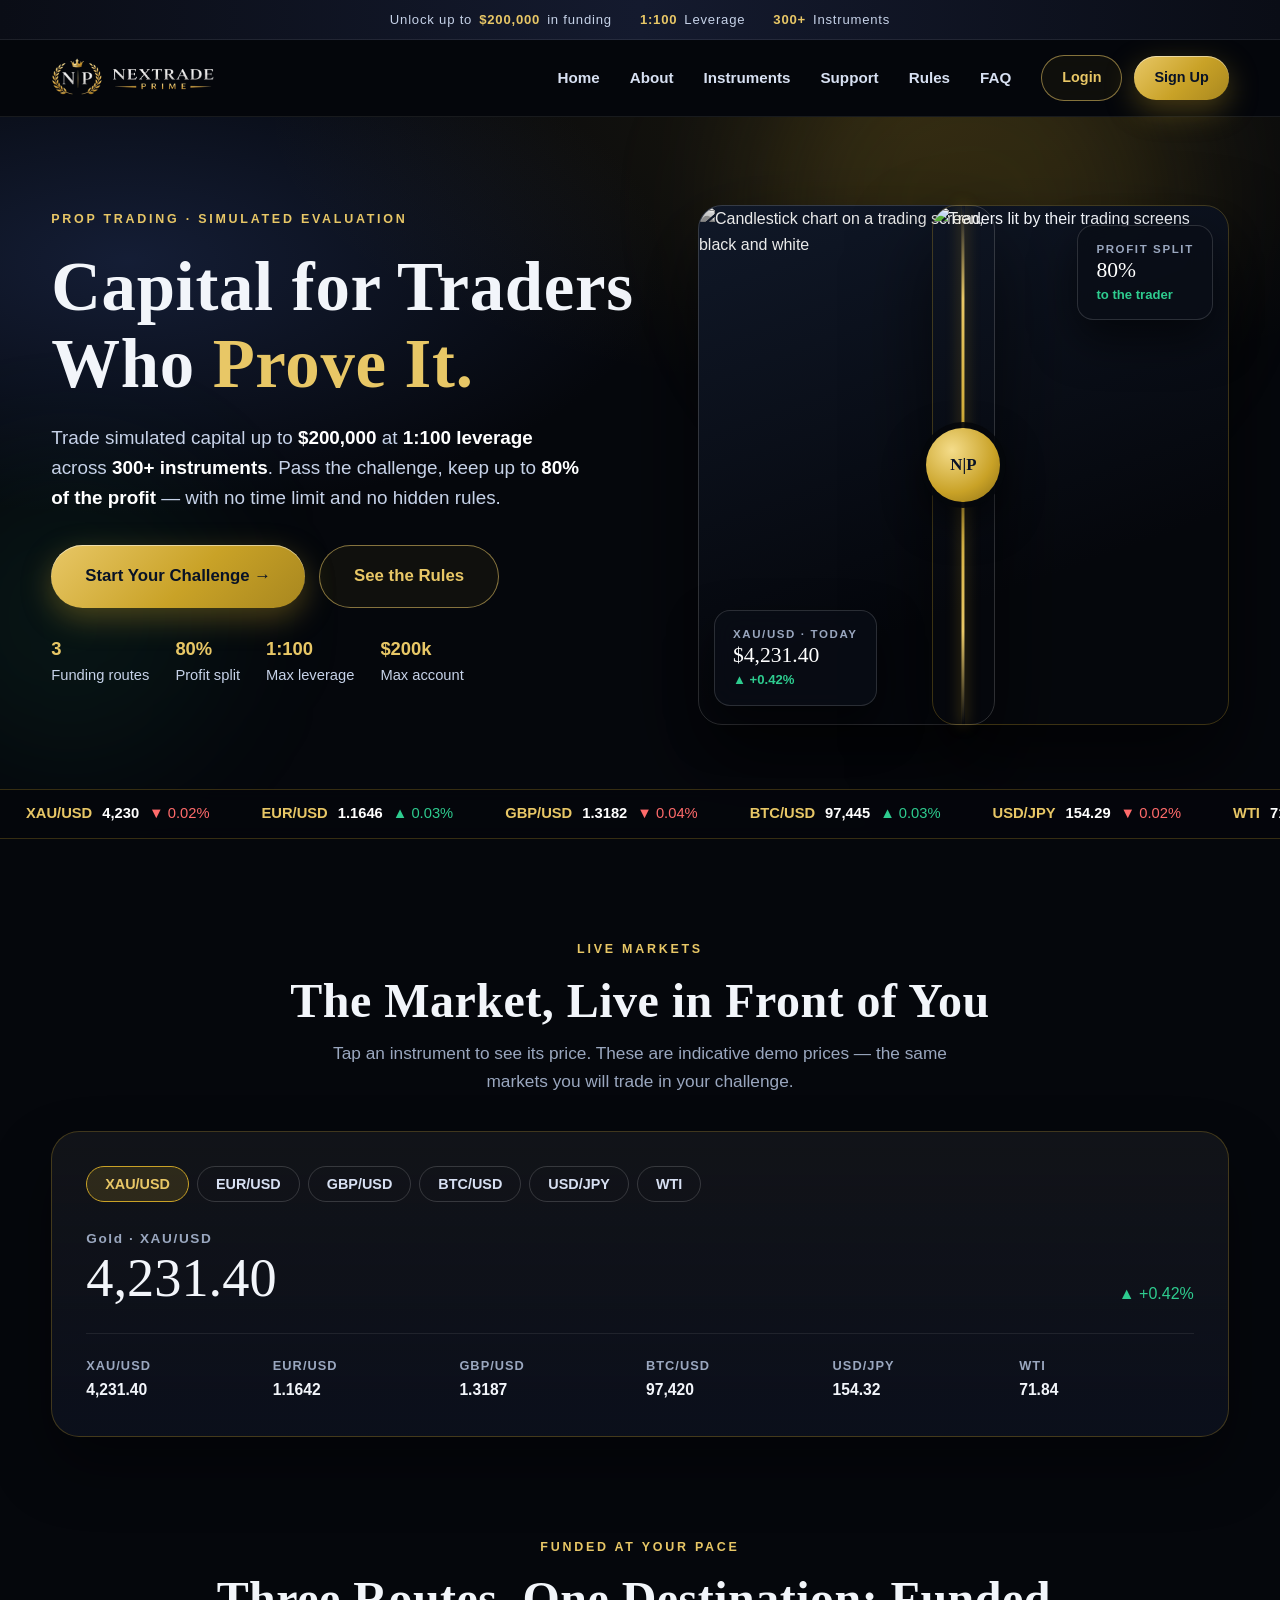
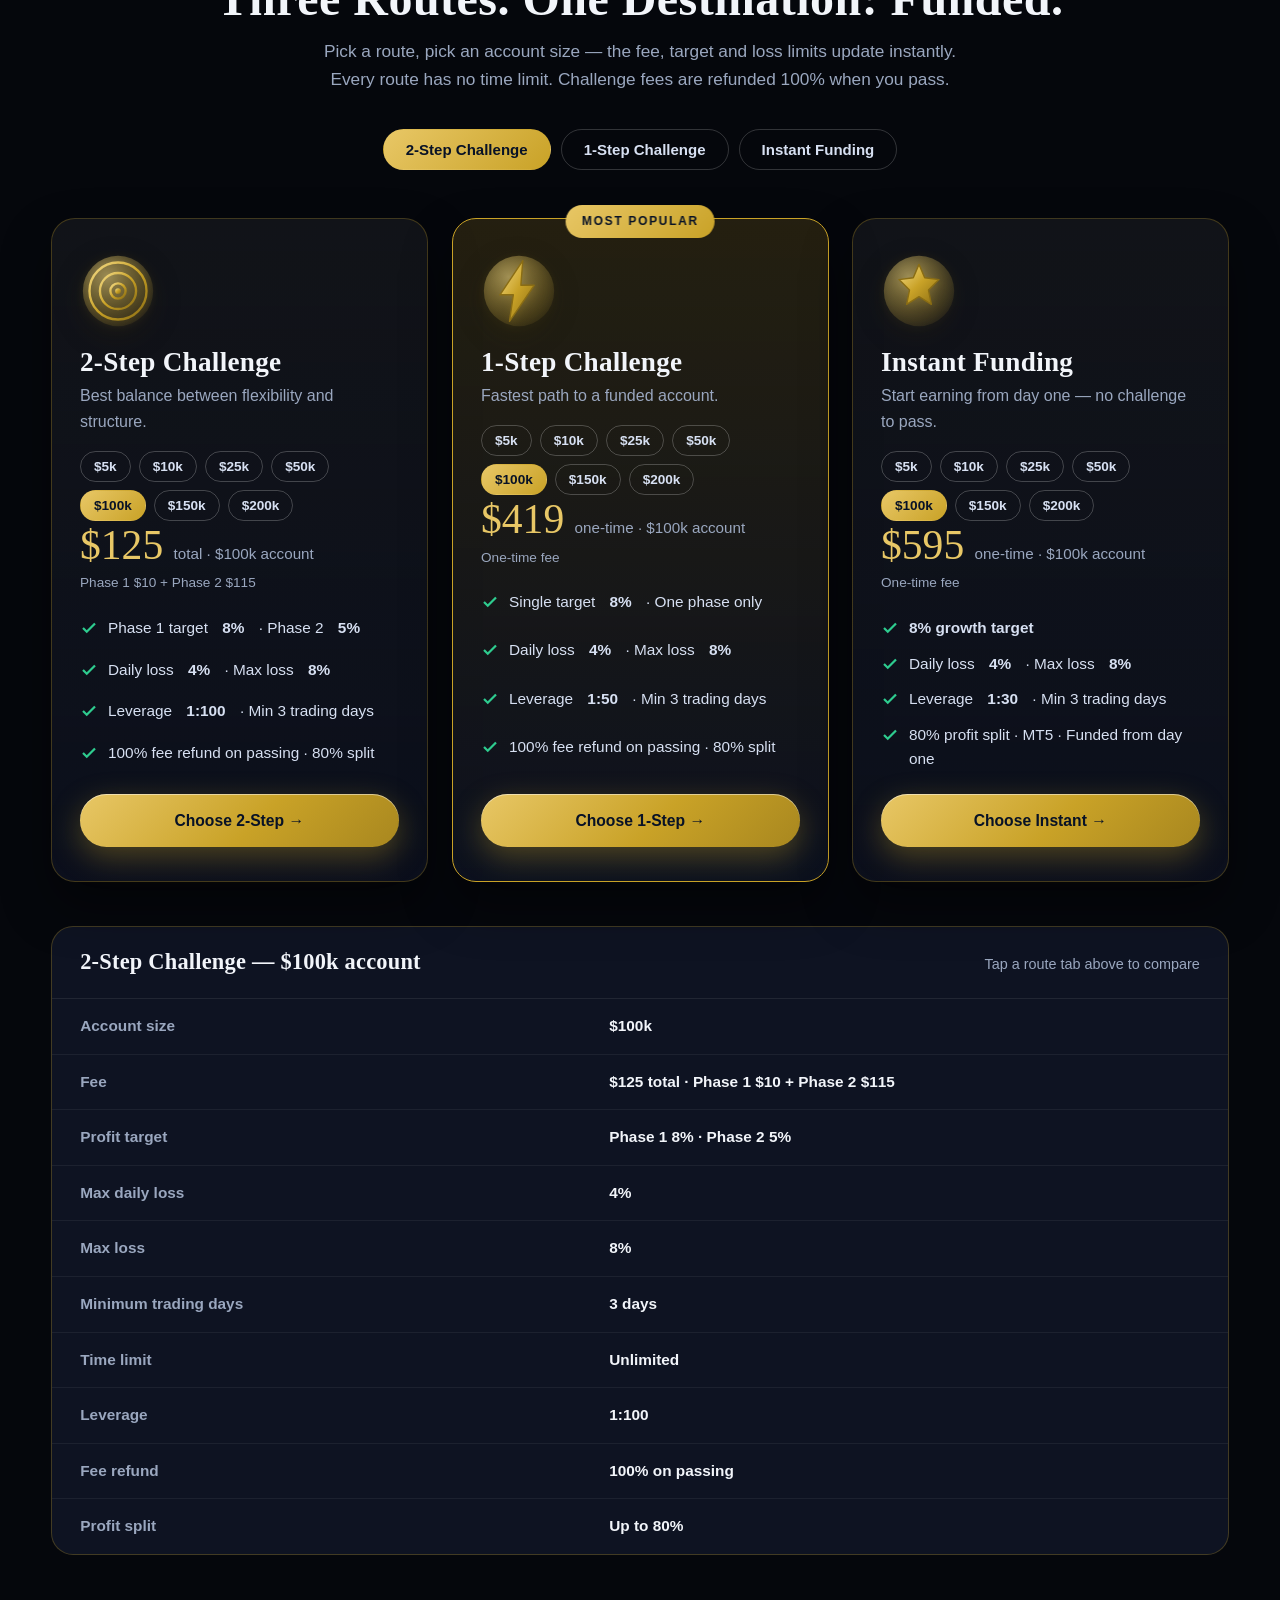
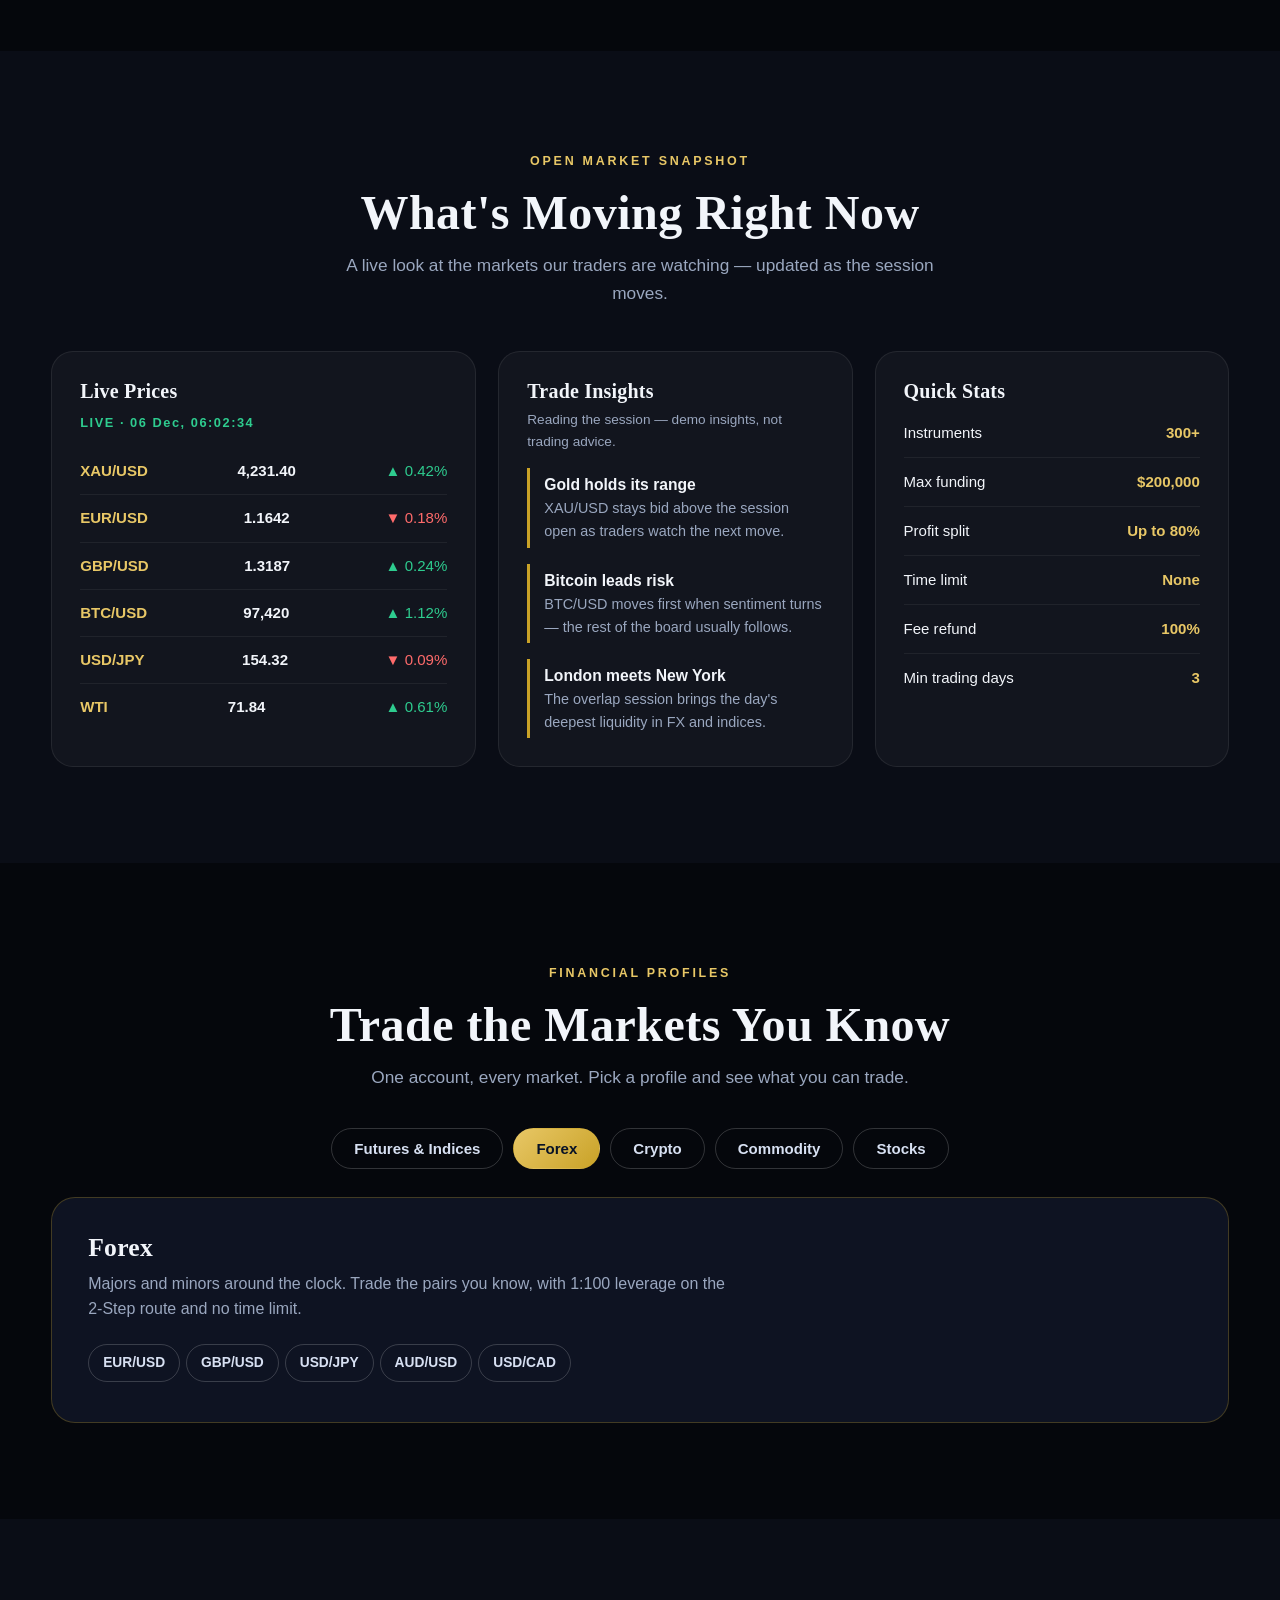
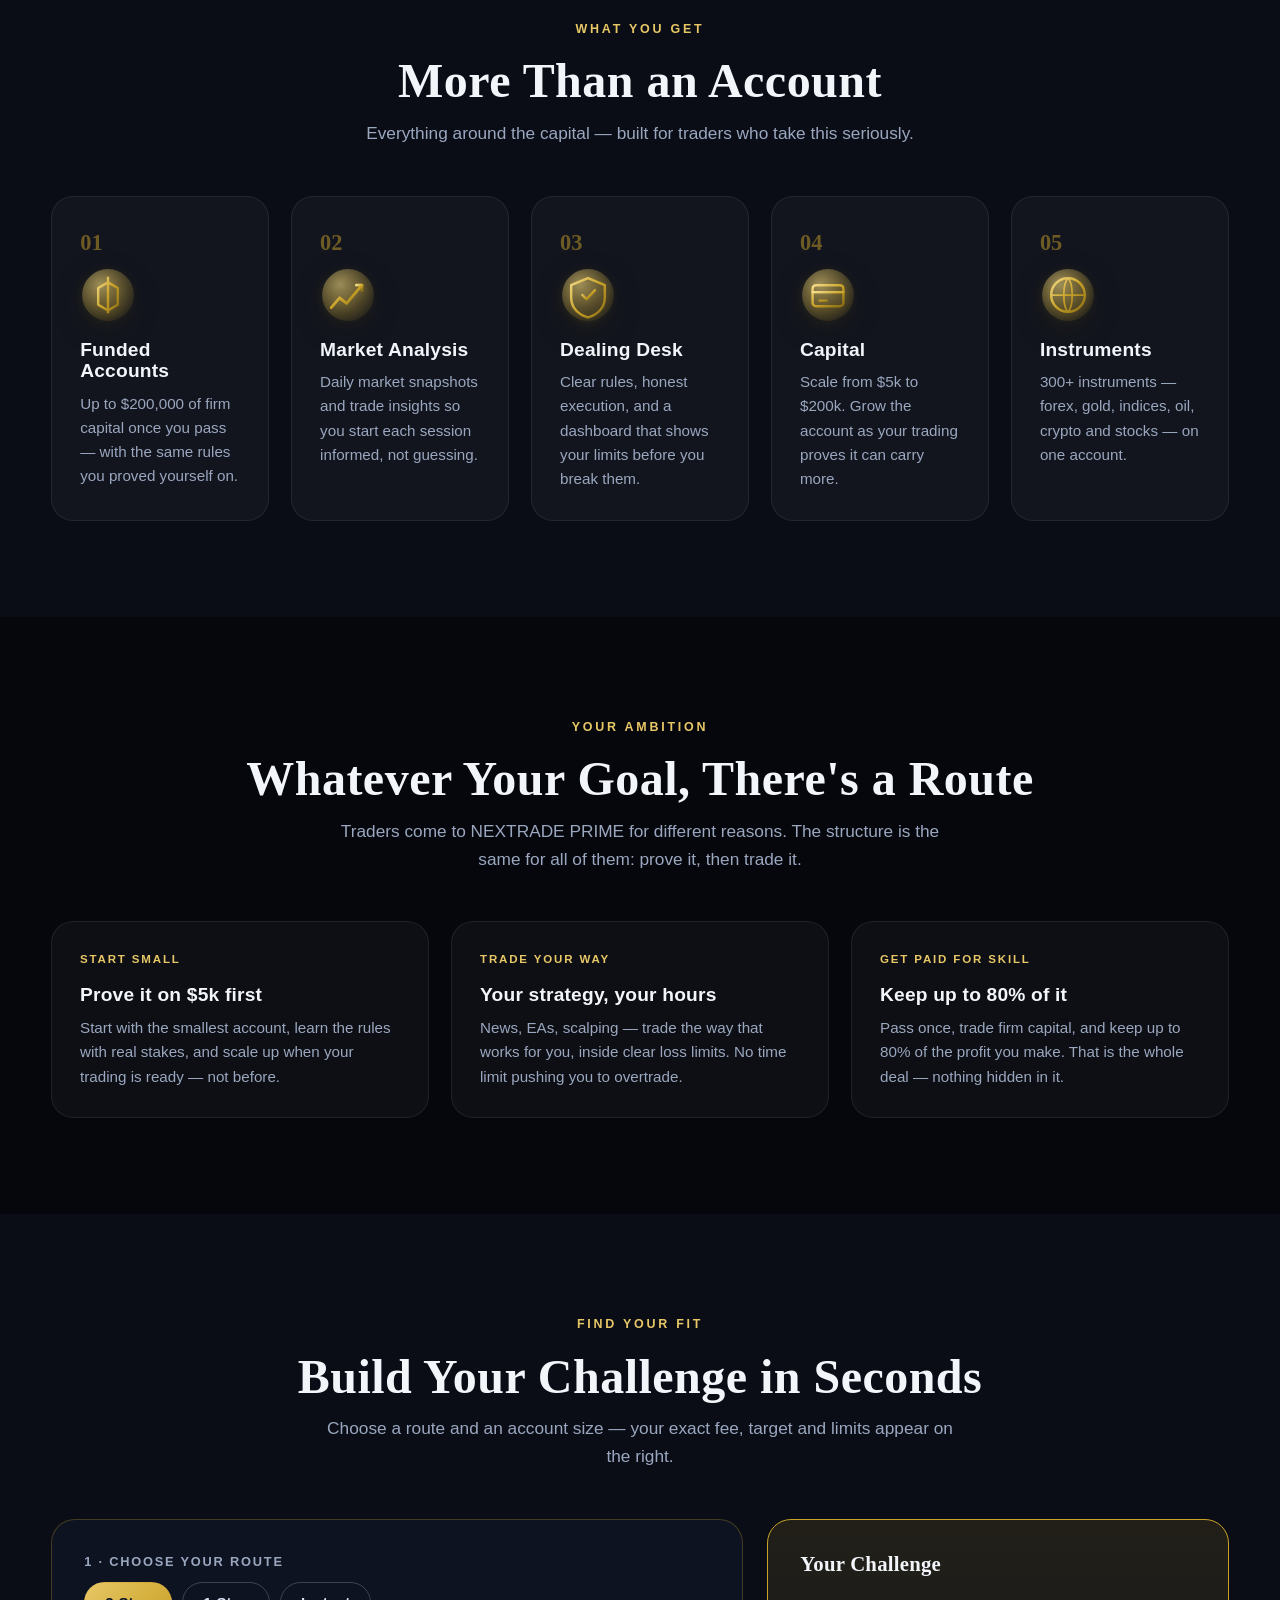
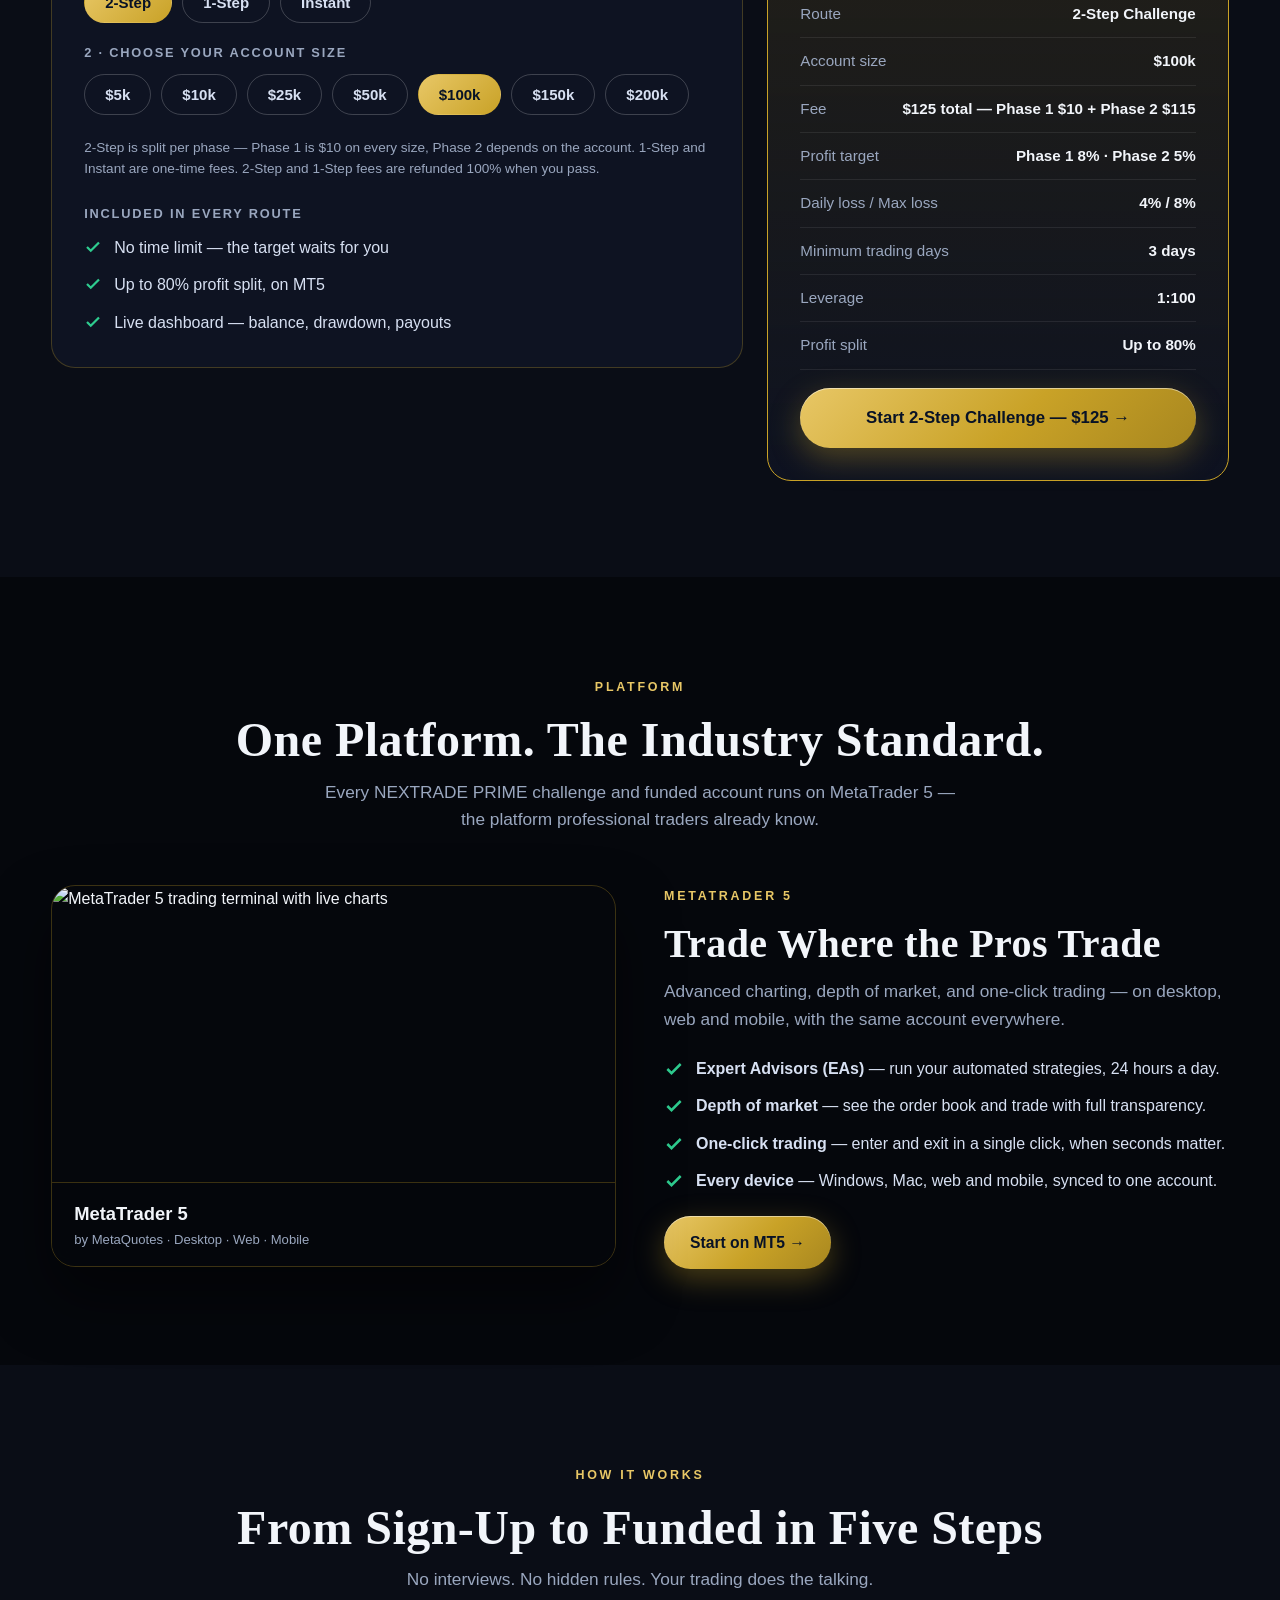
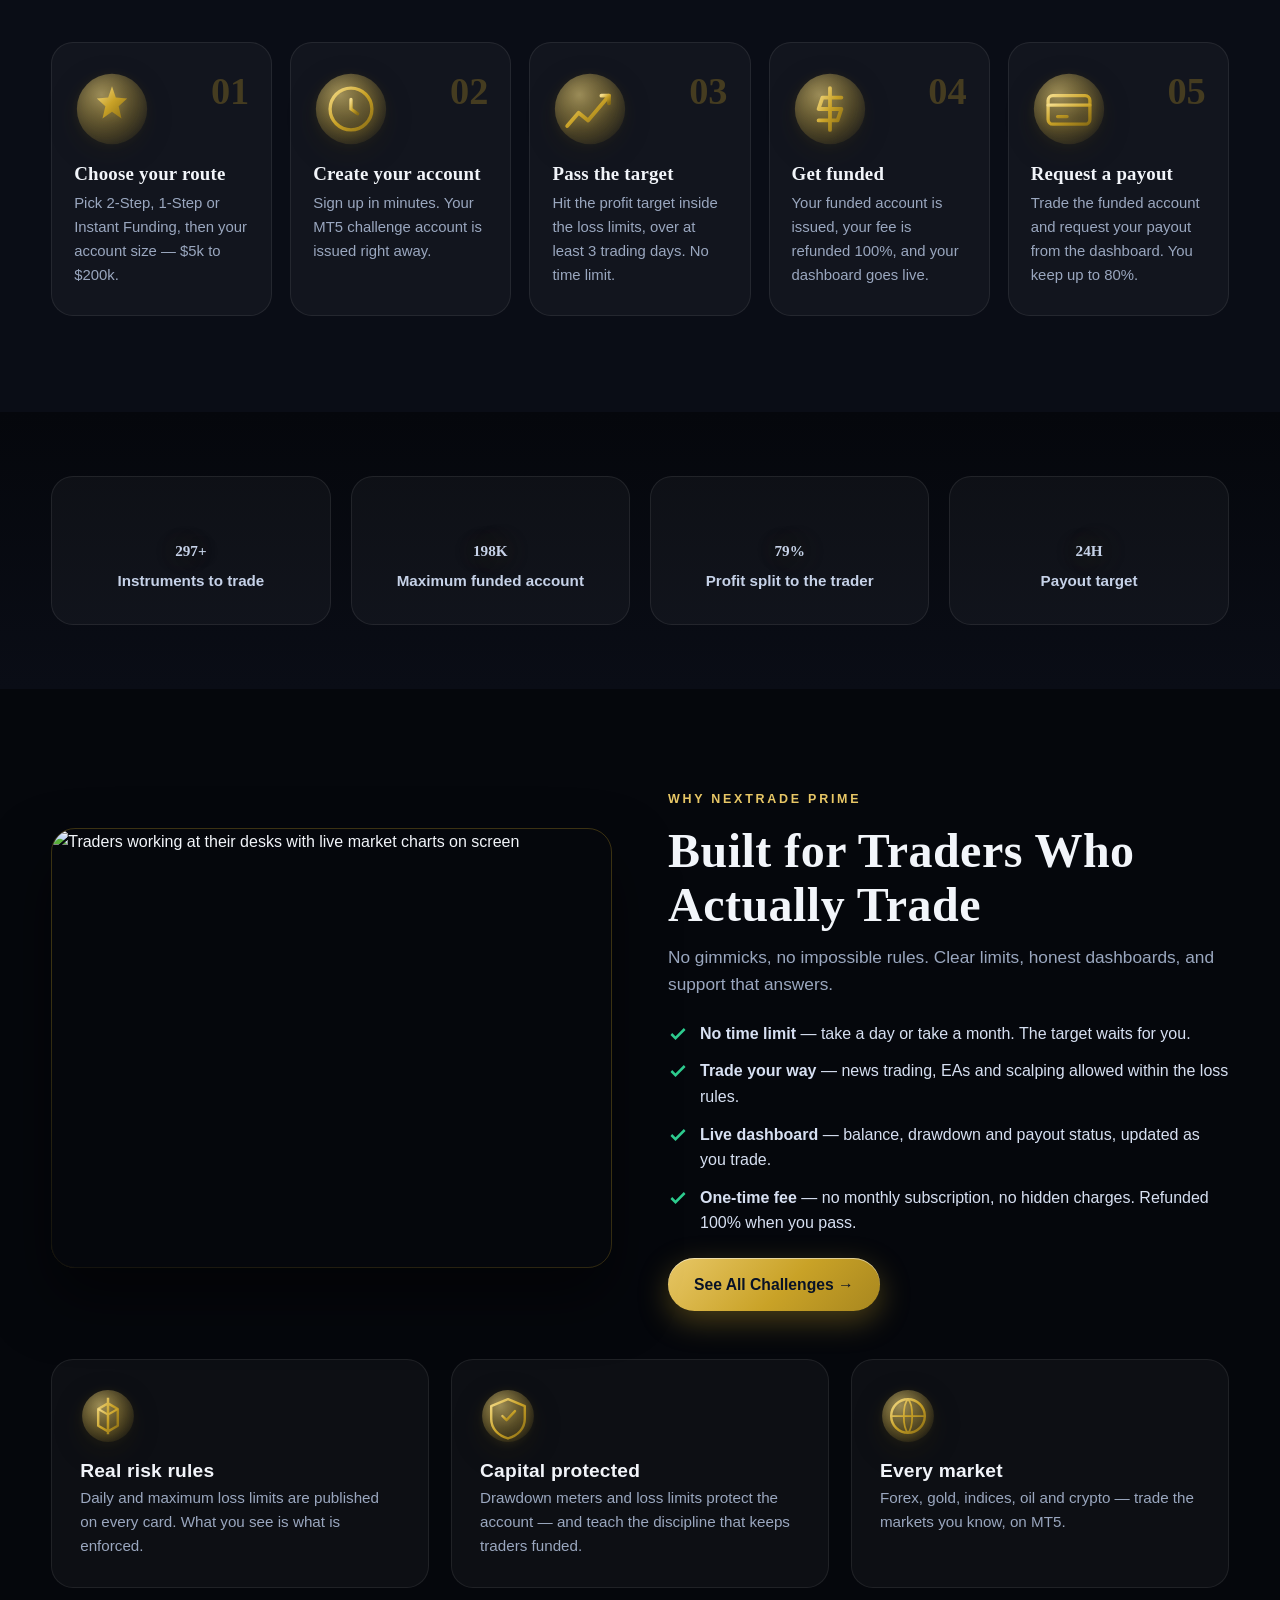
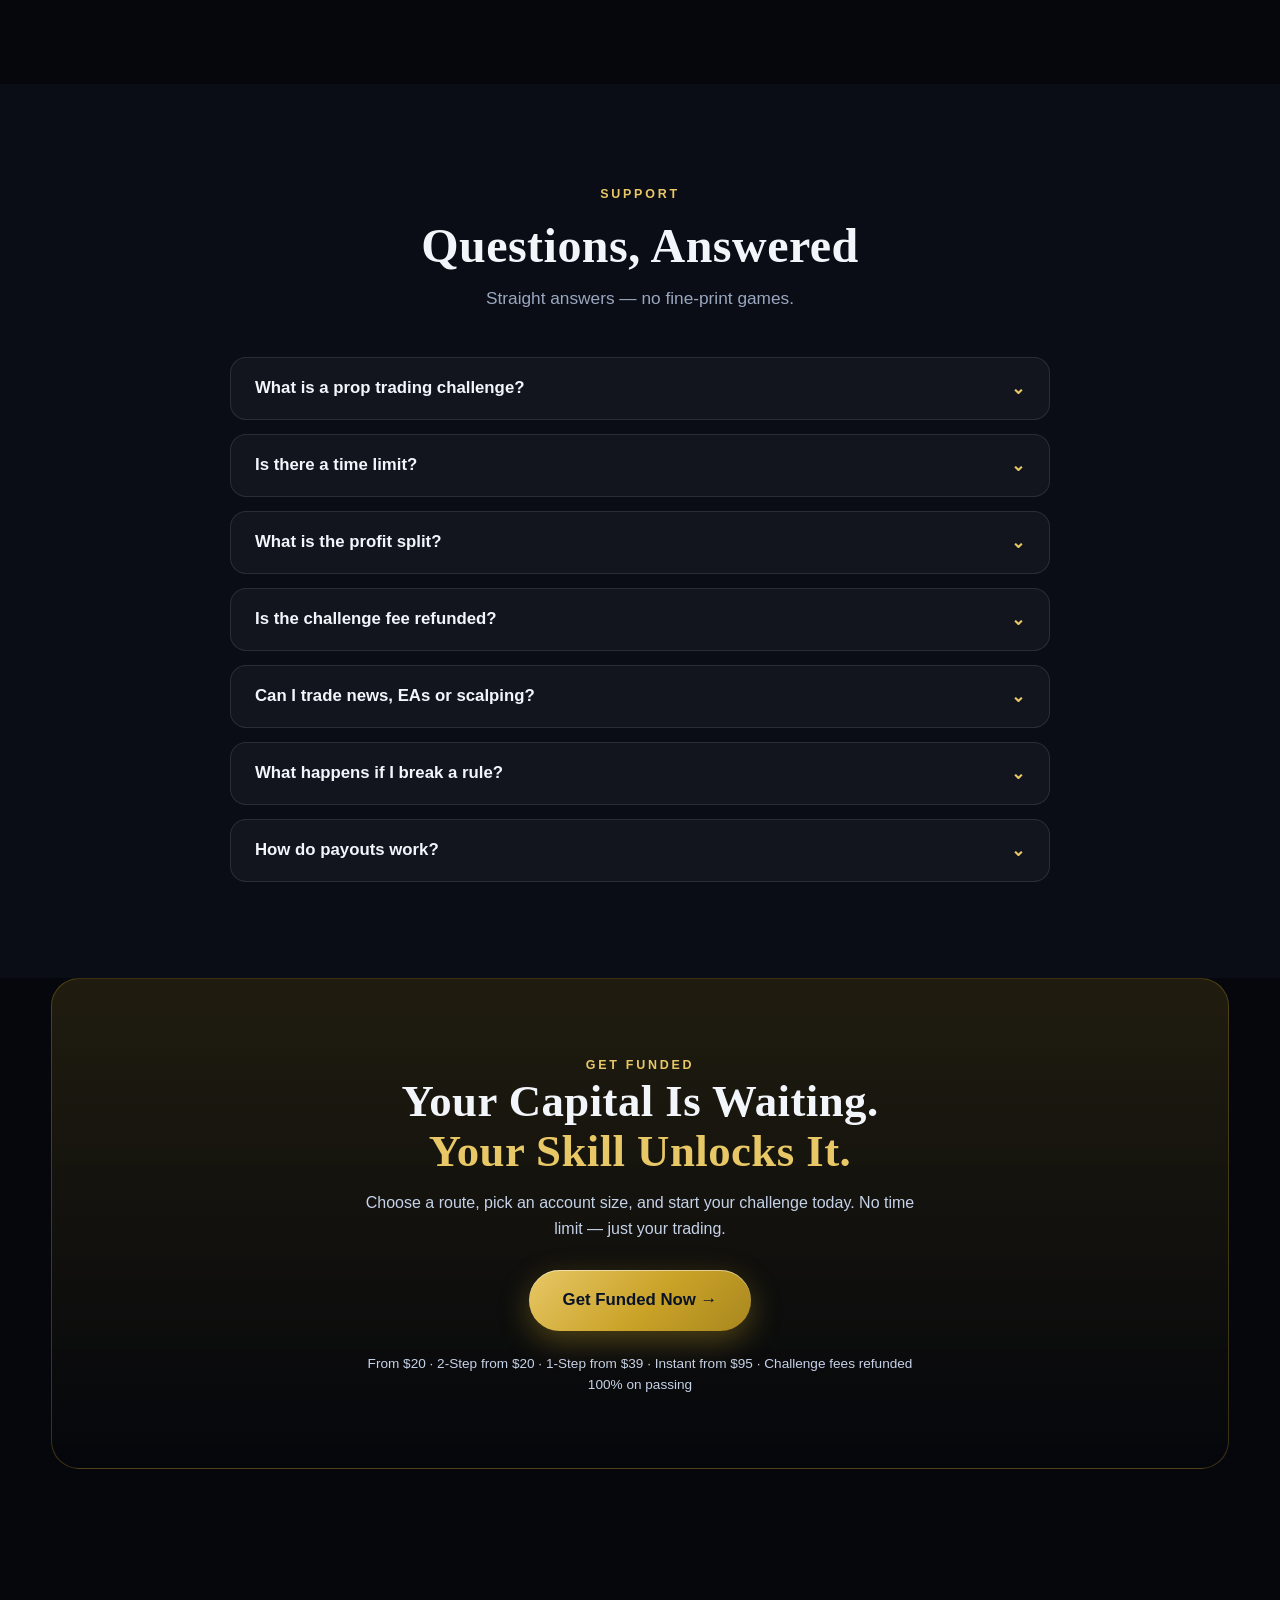
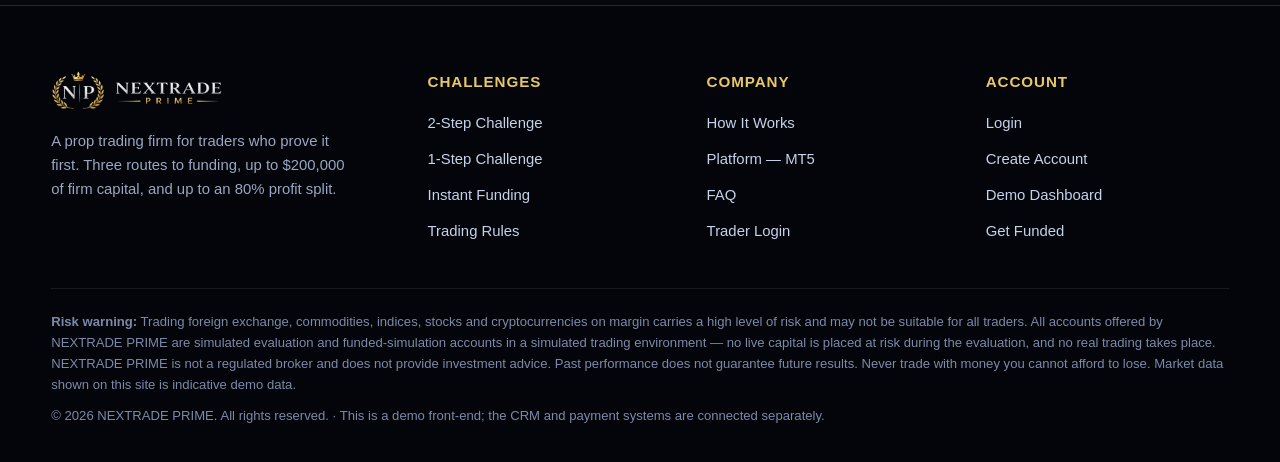
==== commit 49699d03: "Polish pass: fix Built-for-Traders photo, hero divider/rebalance, stats, fade-in, Instant refund + t" ====
--- a/index.html
+++ b/index.html
@@ -8,6 +8,8 @@
 <link rel="preconnect" href="https://fonts.googleapis.com">
 <link rel="preconnect" href="https://fonts.gstatic.com" crossorigin>
 <link href="https://fonts.googleapis.com/css2?family=Playfair+Display:wght@600;700;800&display=swap" rel="stylesheet">
+<link rel="preload" as="image" href="https://images.unsplash.com/photo-1611974789855-9c2a0a7236a3?w=1200&q=80&auto=format&fit=crop">
+<link rel="preload" as="image" href="https://images.unsplash.com/photo-1519389950473-47ba0277781c?w=1200&q=80&auto=format&fit=crop">
 <link rel="stylesheet" href="assets/style.css">
 <link rel="icon" href="assets/logo-light.png">
 </head>
@@ -66,13 +68,14 @@
       </div>
     </div>
     <div class="hero-collage" aria-label="Traders working with live market charts">
-      <img class="collage-photo collage-left" src="https://images.unsplash.com/photo-1611974789855-9c2a0a7236a3?w=1200&q=80&auto=format&fit=crop" alt="Candlestick chart on a trading screen, black and white" loading="lazy">
-      <img class="collage-photo collage-right" src="https://images.unsplash.com/photo-1519389950473-47ba0277781c?w=1200&q=80&auto=format&fit=crop" alt="Traders lit by their trading screens" loading="lazy">
+      <img class="collage-photo collage-left" src="https://images.unsplash.com/photo-1611974789855-9c2a0a7236a3?w=1200&q=80&auto=format&fit=crop" alt="Candlestick chart on a trading screen, black and white" loading="eager" fetchpriority="high">
+      <img class="collage-photo collage-right" src="https://images.unsplash.com/photo-1519389950473-47ba0277781c?w=1200&q=80&auto=format&fit=crop" alt="Traders lit by their trading screens" loading="eager" fetchpriority="high">
+      <div class="collage-seam" aria-hidden="true"></div>
       <div class="collage-divider" aria-hidden="true">N|P</div>
       <div class="glass-card glass-1">
         <div class="gc-label">XAU/USD · TODAY</div>
-        <div class="gc-value">$4,231.40</div>
-        <div class="gc-sub">▲ +0.42%</div>
+        <div class="gc-value" id="hero-xau-value">$4,231.40</div>
+        <div class="gc-sub" id="hero-xau-chg">▲ +0.42%</div>
       </div>
       <div class="glass-card glass-2">
         <div class="gc-label">PROFIT SPLIT</div>
@@ -128,7 +131,7 @@
     <div class="center reveal">
       <span class="eyebrow">Funded at Your Pace</span>
       <h2 class="section-title">Three Routes. One Destination: Funded.</h2>
-      <p class="section-sub">Pick a route, pick an account size — the fee, target and loss limits update instantly. Every route has no time limit and a 100% fee refund when you pass.</p>
+      <p class="section-sub">Pick a route, pick an account size — the fee, target and loss limits update instantly. Every route has no time limit. Challenge fees are refunded 100% when you pass.</p>
     </div>
     <div class="tabs reveal" role="tablist" aria-label="Funding routes">
       <button class="tab-btn route-tab active" data-route-tab="two-step">2-Step Challenge</button>
@@ -184,7 +187,7 @@
           <li><svg width="18" height="18" viewBox="0 0 24 24" fill="none" stroke="#2ECC8F" stroke-width="3"><path d="M4 12l5 5L20 6"/></svg><span><b><span class="js-target1">8% growth target</span></b></span></li>
           <li><svg width="18" height="18" viewBox="0 0 24 24" fill="none" stroke="#2ECC8F" stroke-width="3"><path d="M4 12l5 5L20 6"/></svg>Daily loss <b>&nbsp;<span class="js-daily">4%</span></b>&nbsp;· Max loss <b>&nbsp;<span class="js-max">8%</span></b></li>
           <li><svg width="18" height="18" viewBox="0 0 24 24" fill="none" stroke="#2ECC8F" stroke-width="3"><path d="M4 12l5 5L20 6"/></svg>Leverage <b>&nbsp;<span class="js-lev">1:30</span></b>&nbsp;· Min 3 trading days</li>
-          <li><svg width="18" height="18" viewBox="0 0 24 24" fill="none" stroke="#2ECC8F" stroke-width="3"><path d="M4 12l5 5L20 6"/></svg>100% fee refund on passing · 80% split</li>
+          <li><svg width="18" height="18" viewBox="0 0 24 24" fill="none" stroke="#2ECC8F" stroke-width="3"><path d="M4 12l5 5L20 6"/></svg>80% profit split · MT5 · Funded from day one</li>
         </ul>
         <a class="btn btn-gold" href="challenges.html">Choose Instant →</a>
       </article>
@@ -193,7 +196,7 @@
       <div class="compare-head"><h3 id="compare-title">2-Step Challenge — $100k account</h3><span>Tap a route tab above to compare</span></div>
       <table class="compare-table"><tbody id="compare-body"></tbody></table>
     </div>
-    <p class="center muted small" style="margin-top:26px">Every price and rule lives in one config object at the top of <code>assets/script.js</code> (PRICING).</p>
+    <!-- Prices and rules live in the PRICING config at the top of assets/script.js — change them in one place. -->
   </div>
 </section>
 
@@ -314,7 +317,15 @@
           <button class="cfg-btn cfg-size" data-cfg-size="150000">$150k</button>
           <button class="cfg-btn cfg-size" data-cfg-size="200000">$200k</button>
         </div>
-        <p class="muted small" style="margin-top:22px">2-Step is split per phase — Phase 1 is $10 on every size, Phase 2 depends on the account. 1-Step and Instant are one-time fees. All fees are refunded 100% when you pass.</p>
+        <p class="muted small" style="margin-top:22px">2-Step is split per phase — Phase 1 is $10 on every size, Phase 2 depends on the account. 1-Step and Instant are one-time fees. 2-Step and 1-Step fees are refunded 100% when you pass.</p>
+        <div class="cfg-included">
+          <div class="cfg-label" style="margin-top:24px">INCLUDED IN EVERY ROUTE</div>
+          <ul class="check-list" style="margin:0">
+            <li><svg width="18" height="18" viewBox="0 0 24 24" fill="none" stroke="#2ECC8F" stroke-width="3"><path d="M4 12l5 5L20 6"/></svg><span>No time limit — the target waits for you</span></li>
+            <li><svg width="18" height="18" viewBox="0 0 24 24" fill="none" stroke="#2ECC8F" stroke-width="3"><path d="M4 12l5 5L20 6"/></svg><span>Up to 80% profit split, on MT5</span></li>
+            <li><svg width="18" height="18" viewBox="0 0 24 24" fill="none" stroke="#2ECC8F" stroke-width="3"><path d="M4 12l5 5L20 6"/></svg><span>Live dashboard — balance, drawdown, payouts</span></li>
+          </ul>
+        </div>
       </div>
       <div class="cfg-out reveal" data-delay="1">
         <h3>Your Challenge</h3>
@@ -388,7 +399,7 @@
 <section class="section" id="why">
   <div class="container split">
     <div class="img-frame reveal">
-      <img class="ph" src="https://images.unsplash.com/photo-1605792657660-596af9009e82?w=1400&q=80&auto=format&fit=crop" alt="A trader at his desk analysing live charts on a laptop" loading="lazy">
+      <img class="ph" src="https://images.unsplash.com/photo-1519389950473-47ba0277781c?w=1400&q=80&auto=format&fit=crop" alt="Traders working at their desks with live market charts on screen" loading="lazy">
     </div>
     <div class="reveal" data-delay="1">
       <span class="eyebrow">Why NexTrade Prime</span>
@@ -447,7 +458,7 @@
       <h2>Your Capital Is Waiting.<br><span class="gold">Your Skill Unlocks It.</span></h2>
       <p>Choose a route, pick an account size, and start your challenge today. No time limit — just your trading.</p>
       <a class="btn btn-gold btn-lg shimmer" href="challenges.html">Get Funded Now →</a>
-      <p class="muted small" style="margin:22px auto 0">From $20 · 2-Step from $20 · 1-Step from $39 · Instant from $95 · 100% fee refund on passing</p>
+      <p class="muted small" style="margin:22px auto 0">From $20 · 2-Step from $20 · 1-Step from $39 · Instant from $95 · Challenge fees refunded 100% on passing</p>
     </div>
   </div>
 </section>
--- a/assets/style.css
+++ b/assets/style.css
@@ -78,24 +78,25 @@
 .orb-1{width:420px;height:420px;background:rgba(201,162,39,.16);top:-120px;right:8%}
 .orb-2{width:300px;height:300px;background:rgba(46,204,143,.07);bottom:10%;left:-80px;animation-delay:-6s}
 @keyframes drift{from{transform:translate(0,0)}to{transform:translate(-30px,24px)}}
-.hero-inner{position:relative;z-index:2;display:grid;grid-template-columns:1.05fr .95fr;gap:60px;align-items:center}
+.hero-inner{position:relative;z-index:2;display:grid;grid-template-columns:1.05fr .95fr;gap:60px;align-items:stretch}
 .hero h1{font-size:clamp(2.6rem,5.6vw,4.3rem);margin:18px 0 20px}
 .hero p.lead{font-size:1.18rem;color:#C6D2E8;max-width:540px}
 .hero-cta{display:flex;gap:14px;margin:32px 0 26px;flex-wrap:wrap}
 .hero-proof{display:flex;gap:26px;flex-wrap:wrap;color:#C6D2E8;font-size:.92rem}
 .hero-proof b{color:var(--gold-light);font-size:1.15rem;display:block}
-/* Collage: B&W chart left, colour trader right, circular divider */
-.hero-collage{position:relative;height:480px}
+/* Collage: B&W chart left, colour trader right, gold seam + circular divider */
+.hero-collage{position:relative;min-height:520px;background:linear-gradient(160deg,#101828,#05070C 70%);border-radius:24px}
 .collage-photo{position:absolute;top:0;bottom:0;width:56%;object-fit:cover;border-radius:24px;border:1px solid var(--line);box-shadow:0 40px 80px rgba(0,0,0,.6)}
 .collage-left{left:0;filter:grayscale(1) contrast(1.08) brightness(.92)}
 .collage-right{right:0;width:56%;z-index:2}
+.collage-seam{position:absolute;left:50%;top:0;bottom:0;width:3px;transform:translateX(-50%);z-index:3;background:linear-gradient(180deg,transparent,#E8C766 18%,#C9A227 50%,#E8C766 82%,transparent);box-shadow:0 0 14px rgba(201,162,39,.65);pointer-events:none}
 .collage-divider{position:absolute;left:50%;top:50%;transform:translate(-50%,-50%);z-index:3;width:74px;height:74px;border-radius:50%;background:radial-gradient(circle at 35% 30%,#F4DC8A,#C9A227 60%,#8A6D14);display:flex;align-items:center;justify-content:center;font-family:var(--font-display);font-weight:800;font-size:1.05rem;color:#081226;box-shadow:0 0 0 6px rgba(5,7,12,.9),0 18px 40px rgba(0,0,0,.6)}
 .glass-card{position:absolute;z-index:4;background:rgba(10,13,22,.78);backdrop-filter:blur(12px);border:1px solid rgba(255,255,255,.14);border-radius:16px;padding:14px 18px;box-shadow:0 20px 44px rgba(0,0,0,.55);animation:floaty 6s ease-in-out infinite alternate}
 .glass-card .gc-label{font-size:.72rem;letter-spacing:.14em;color:var(--muted);font-weight:800}
 .glass-card .gc-value{font-family:var(--font-display);font-size:1.35rem;color:#fff;line-height:1.2}
 .glass-card .gc-sub{font-size:.82rem;color:var(--green);font-weight:700}
-.glass-1{left:-14px;bottom:56px}
-.glass-2{right:-8px;top:34px;animation-delay:-3s}
+.glass-1{left:16px;bottom:20px}
+.glass-2{right:16px;top:20px;animation-delay:-3s}
 @keyframes floaty{from{transform:translateY(0)}to{transform:translateY(-10px)}}
 /* Ticker */
 .ticker{position:relative;z-index:2;margin-top:64px;border-top:1px solid rgba(201,162,39,.25);border-bottom:1px solid rgba(201,162,39,.25);background:rgba(5,7,12,.85);backdrop-filter:blur(8px);overflow:hidden}
@@ -110,8 +111,8 @@
 .stats-band{padding:64px 0;background:linear-gradient(180deg,var(--black),var(--panel))}
 .stats-grid{display:grid;grid-template-columns:repeat(4,1fr);gap:20px}
 .stat{text-align:center;padding:30px 10px;border:1px solid var(--line-soft);border-radius:var(--radius);background:var(--card-bg)}
-.stat b{font-family:var(--font-display);font-size:2.5rem;color:var(--gold-light);display:block;line-height:1.1}
-.stat span{color:var(--muted);font-size:.92rem}
+.stat b{font-family:var(--font-display);font-size:clamp(2.7rem,4.6vw,3.6rem);font-weight:800;color:#fff;display:block;line-height:1.05;text-shadow:0 0 28px rgba(201,162,39,.35)}
+.stat span{color:#C6D2E8;font-size:.95rem;font-weight:600}
 
 /* ---------- Tabs (shared) ---------- */
 .tabs{display:flex;gap:10px;flex-wrap:wrap;justify-content:center;margin:36px 0 8px}
@@ -214,7 +215,7 @@
 .prof-chips{margin-top:18px}
 
 /* ---------- Configurator ---------- */
-.cfg-grid{display:grid;grid-template-columns:1.2fr .8fr;gap:24px;margin-top:48px}
+.cfg-grid{display:grid;grid-template-columns:1.2fr .8fr;gap:24px;margin-top:48px;align-items:start}
 .cfg-panel{border:1px solid var(--line);border-radius:24px;background:var(--panel-2);padding:32px}
 .cfg-panel h3{font-size:1.3rem;margin-bottom:18px}
 .cfg-label{font-size:.8rem;font-weight:800;letter-spacing:.14em;color:var(--muted);margin:20px 0 10px}
@@ -234,7 +235,7 @@
 .mt5-visual{position:relative;border-radius:24px;overflow:hidden;border:1px solid var(--line);box-shadow:0 30px 60px rgba(0,0,0,.5)}
 .mt5-visual img{width:100%;height:380px;object-fit:cover}
 .mt5-logo-bar{position:absolute;left:0;right:0;bottom:0;display:flex;align-items:center;gap:14px;background:rgba(5,7,12,.88);backdrop-filter:blur(10px);padding:16px 22px;border-top:1px solid var(--line)}
-.mt5-logo-bar img{height:40px;width:auto}
+.mt5-logo-bar img{height:44px;width:auto;background:#fff;border-radius:10px;padding:8px 12px;box-shadow:0 4px 14px rgba(0,0,0,.45)}
 .mt5-logo-bar .mt5-name{font-weight:800;font-size:1.15rem}
 .mt5-logo-bar .mt5-sub{font-size:.82rem;color:var(--muted)}
 .mt5-feats{list-style:none;display:grid;gap:12px;margin:22px 0}
@@ -333,8 +334,10 @@
 #dashChart{width:100%;height:340px;min-height:340px;flex:1;display:block}
 
 /* ---------- Reveal / motion ---------- */
-.reveal{opacity:.55;transform:translateY(12px);transition:opacity .45s var(--ease),transform .45s var(--ease)}
+.reveal{opacity:.88;transform:translateY(8px);transition:opacity .3s var(--ease),transform .3s var(--ease)}
 .reveal.visible{opacity:1;transform:none}
+/* How It Works cards never dim on entry */
+.steps-grid .reveal{opacity:1;transform:none}
 .reveal[data-delay="1"]{transition-delay:.05s}
 .reveal[data-delay="2"]{transition-delay:.1s}
 .reveal[data-delay="3"]{transition-delay:.15s}
@@ -345,7 +348,7 @@
 /* ---------- Responsive ---------- */
 @media (max-width:1020px){
   .hero-inner{grid-template-columns:1fr;gap:44px}
-  .hero-collage{height:420px;max-width:640px}
+  .hero-collage{height:420px;min-height:420px;max-width:640px}
   .routes-grid,.features-grid,.ambition-grid{grid-template-columns:1fr 1fr}
   .products-grid{grid-template-columns:repeat(3,1fr)}
   .steps-grid{grid-template-columns:repeat(3,1fr)}
@@ -369,7 +372,7 @@
   .section{padding:64px 0}
   .routes-grid,.features-grid,.ambition-grid,.products-grid,.steps-grid{grid-template-columns:1fr}
   .hero{padding-top:64px}
-  .hero-collage{height:340px}
+  .hero-collage{height:340px;min-height:340px}
   .glass-1{left:0;bottom:24px}
   .glass-2{right:0;top:12px}
   .collage-divider{width:58px;height:58px;font-size:.9rem}
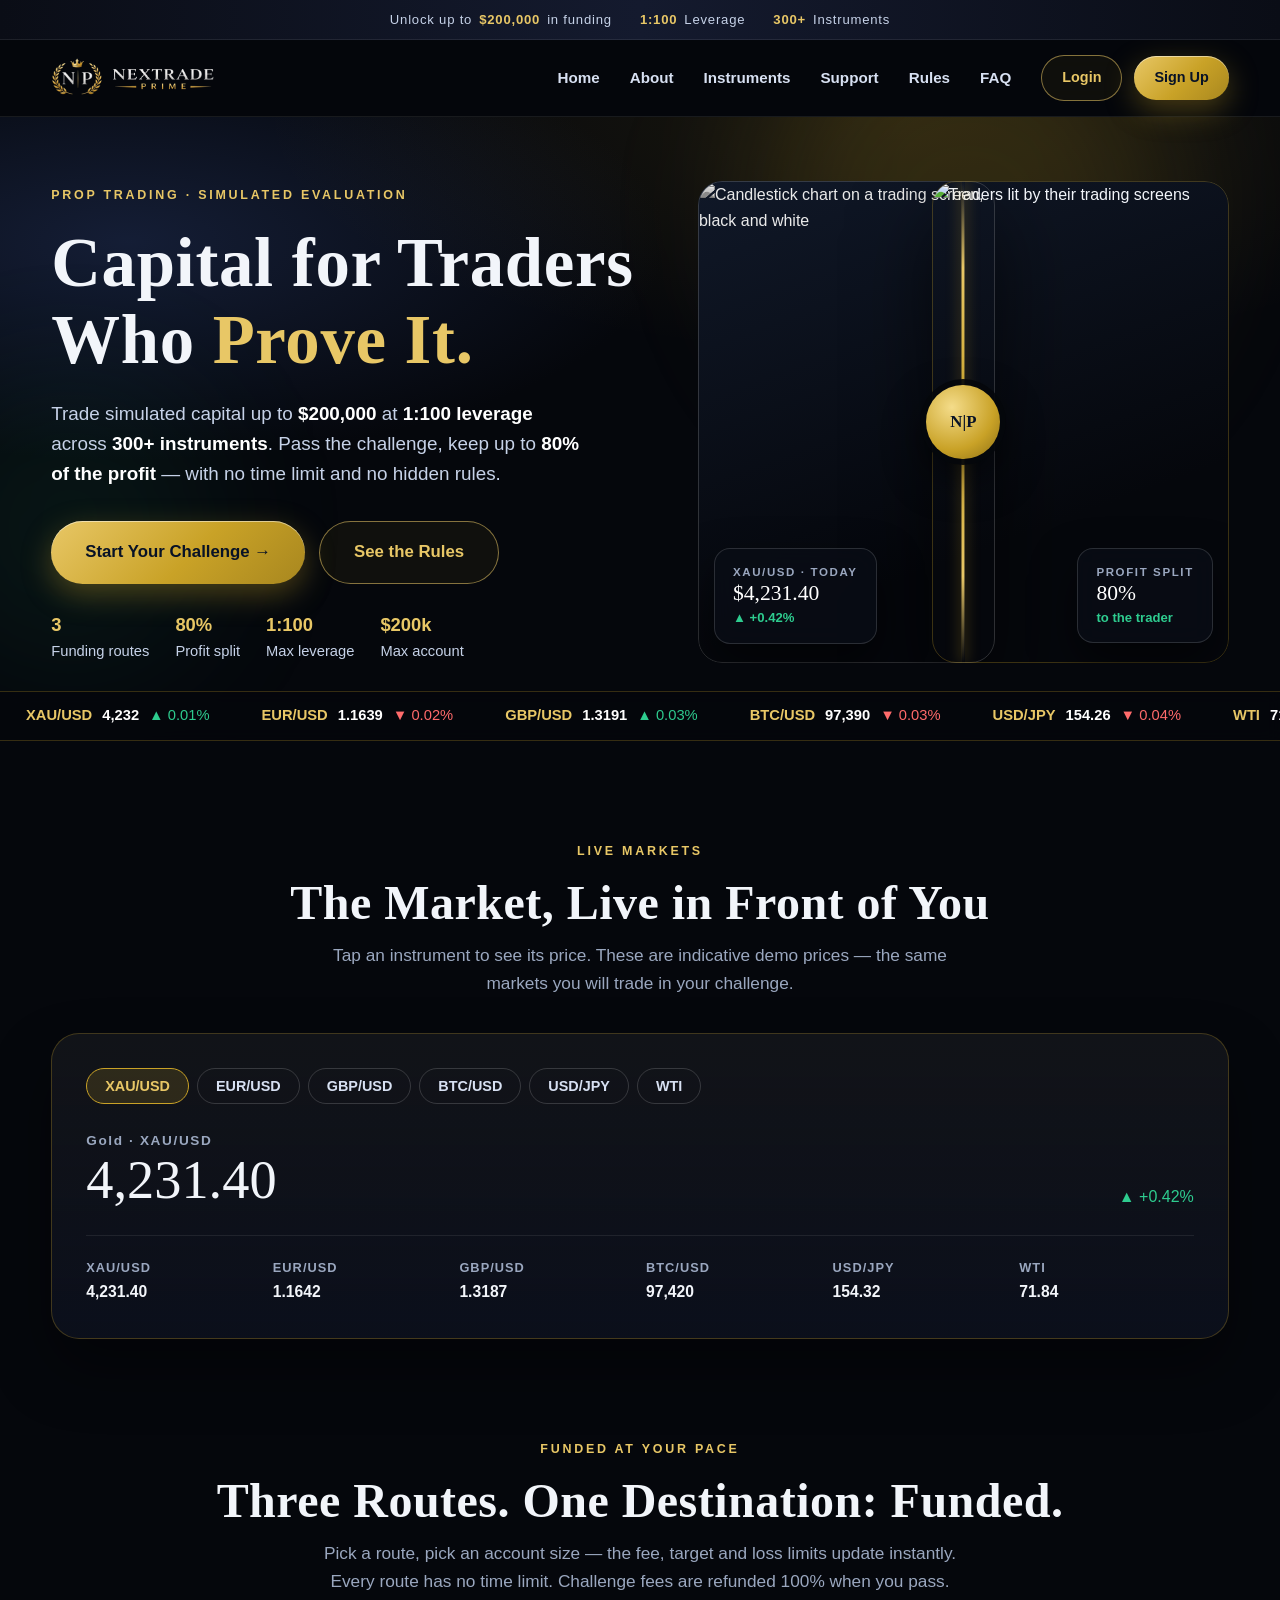
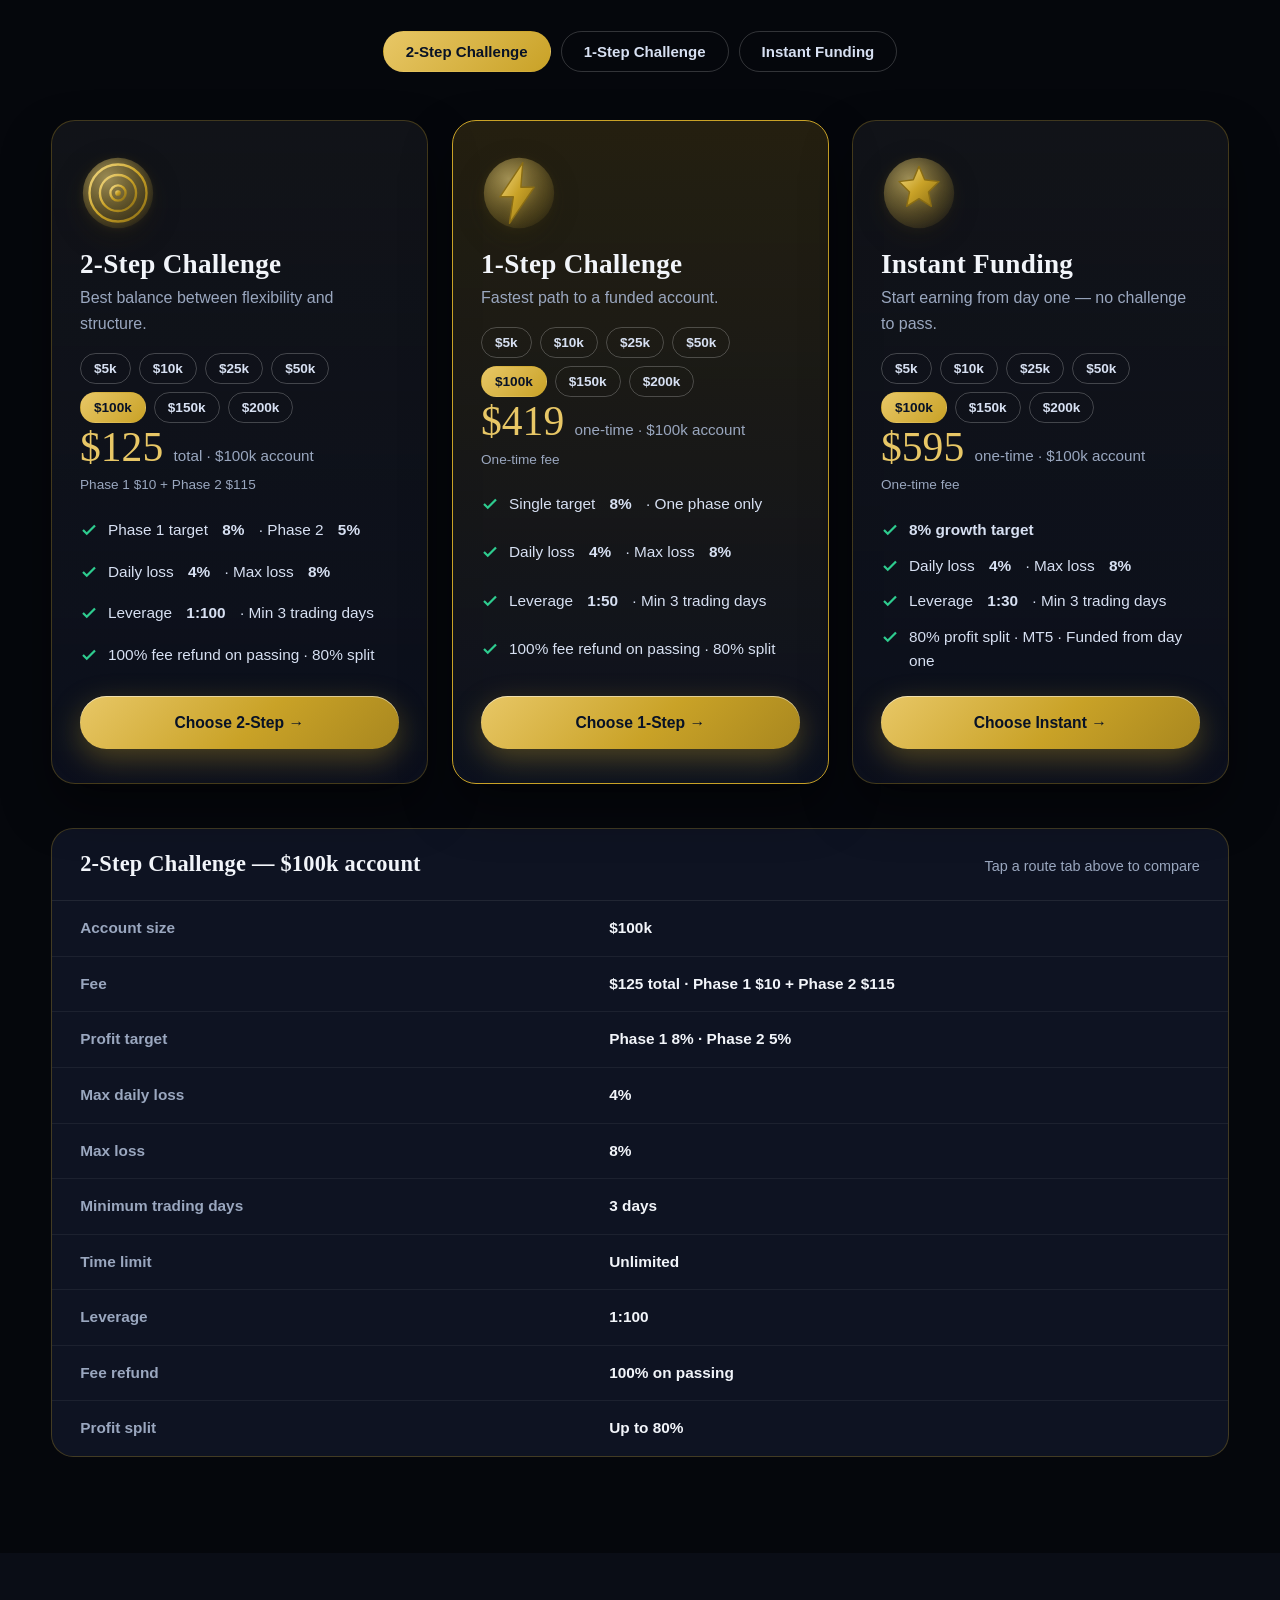
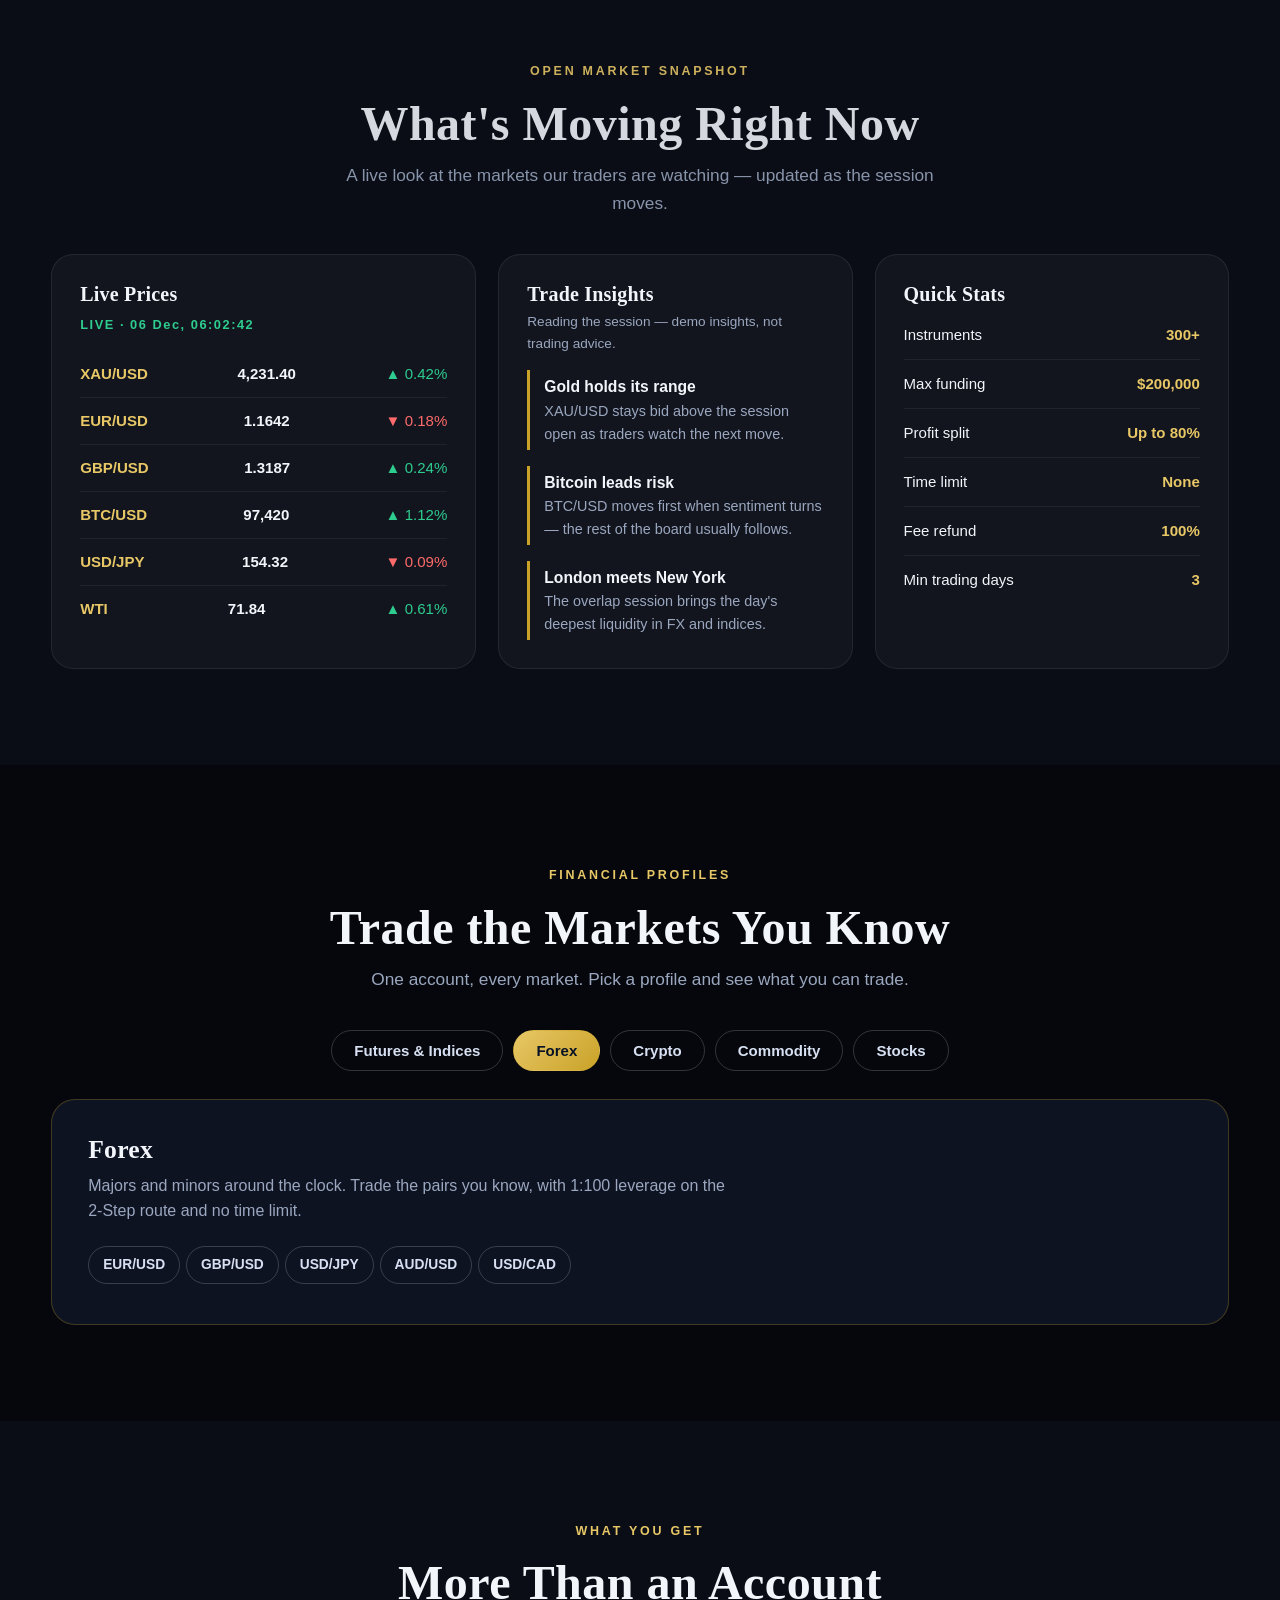
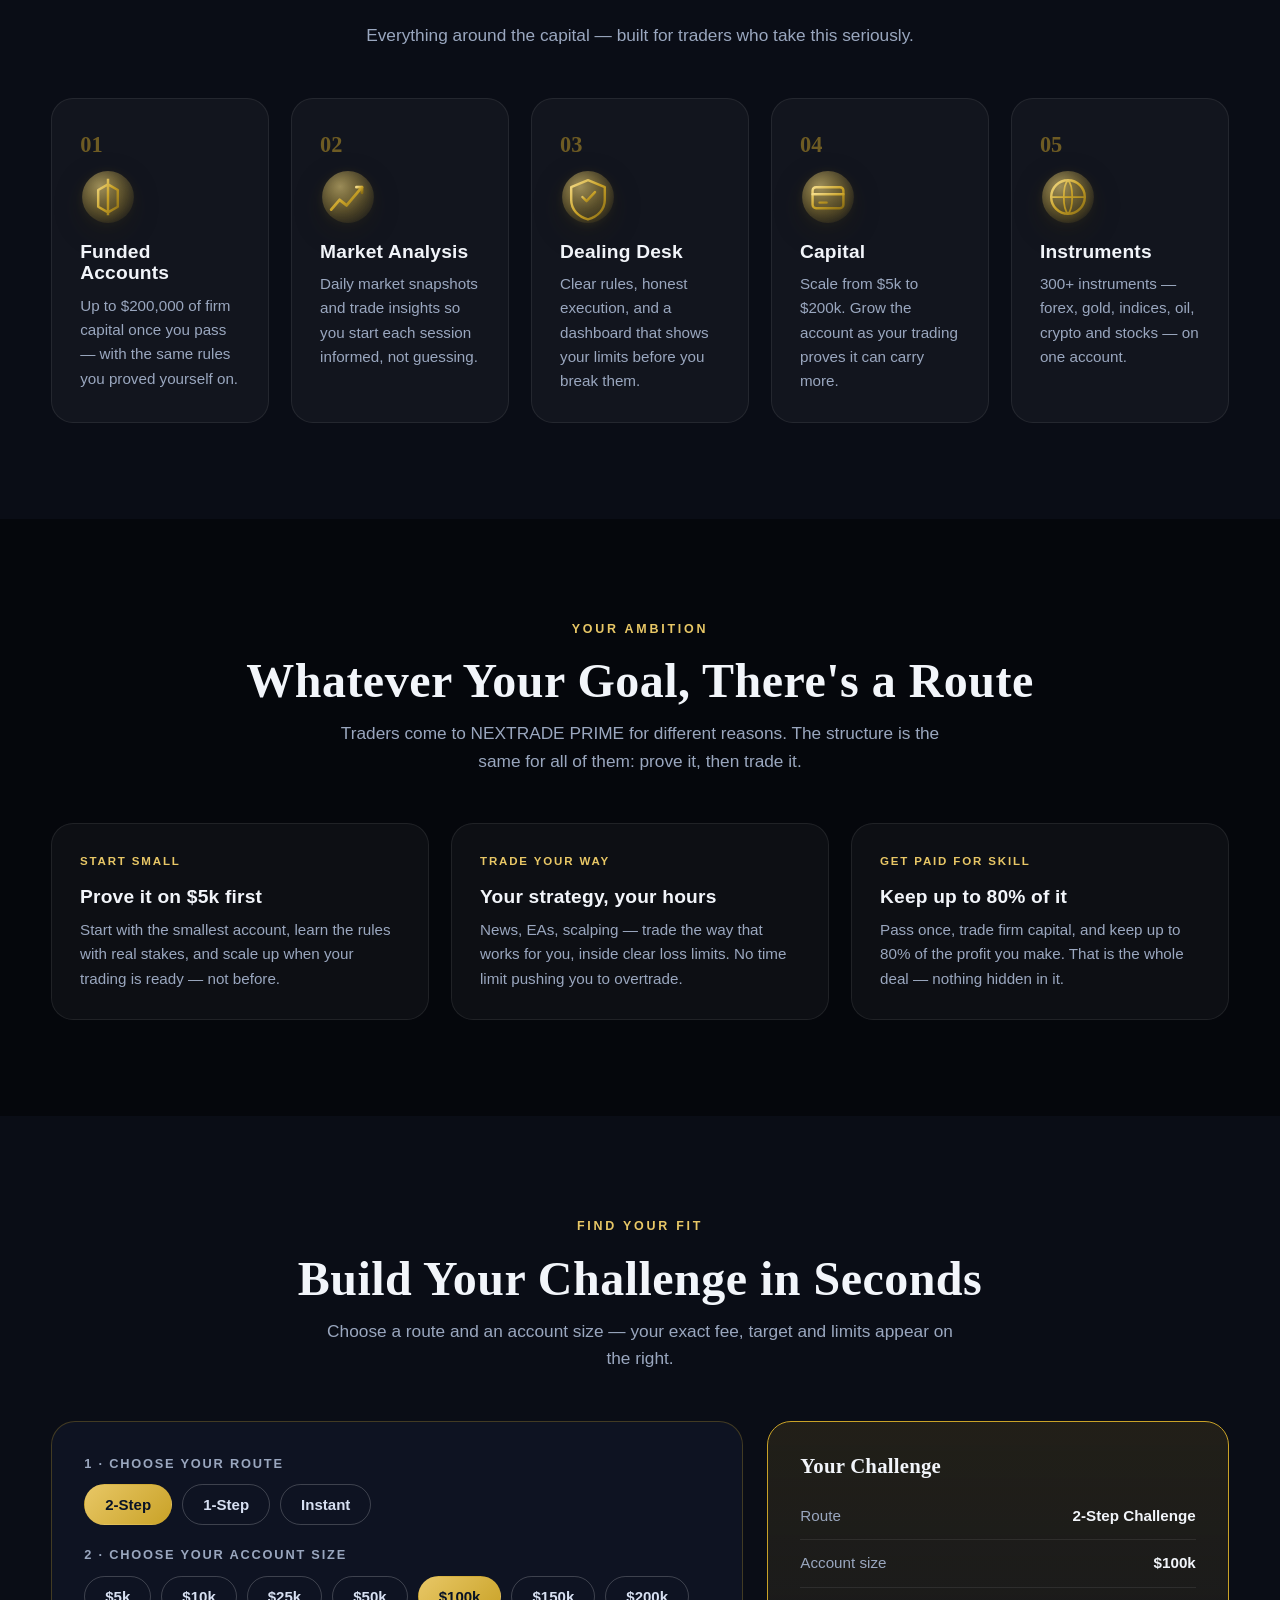
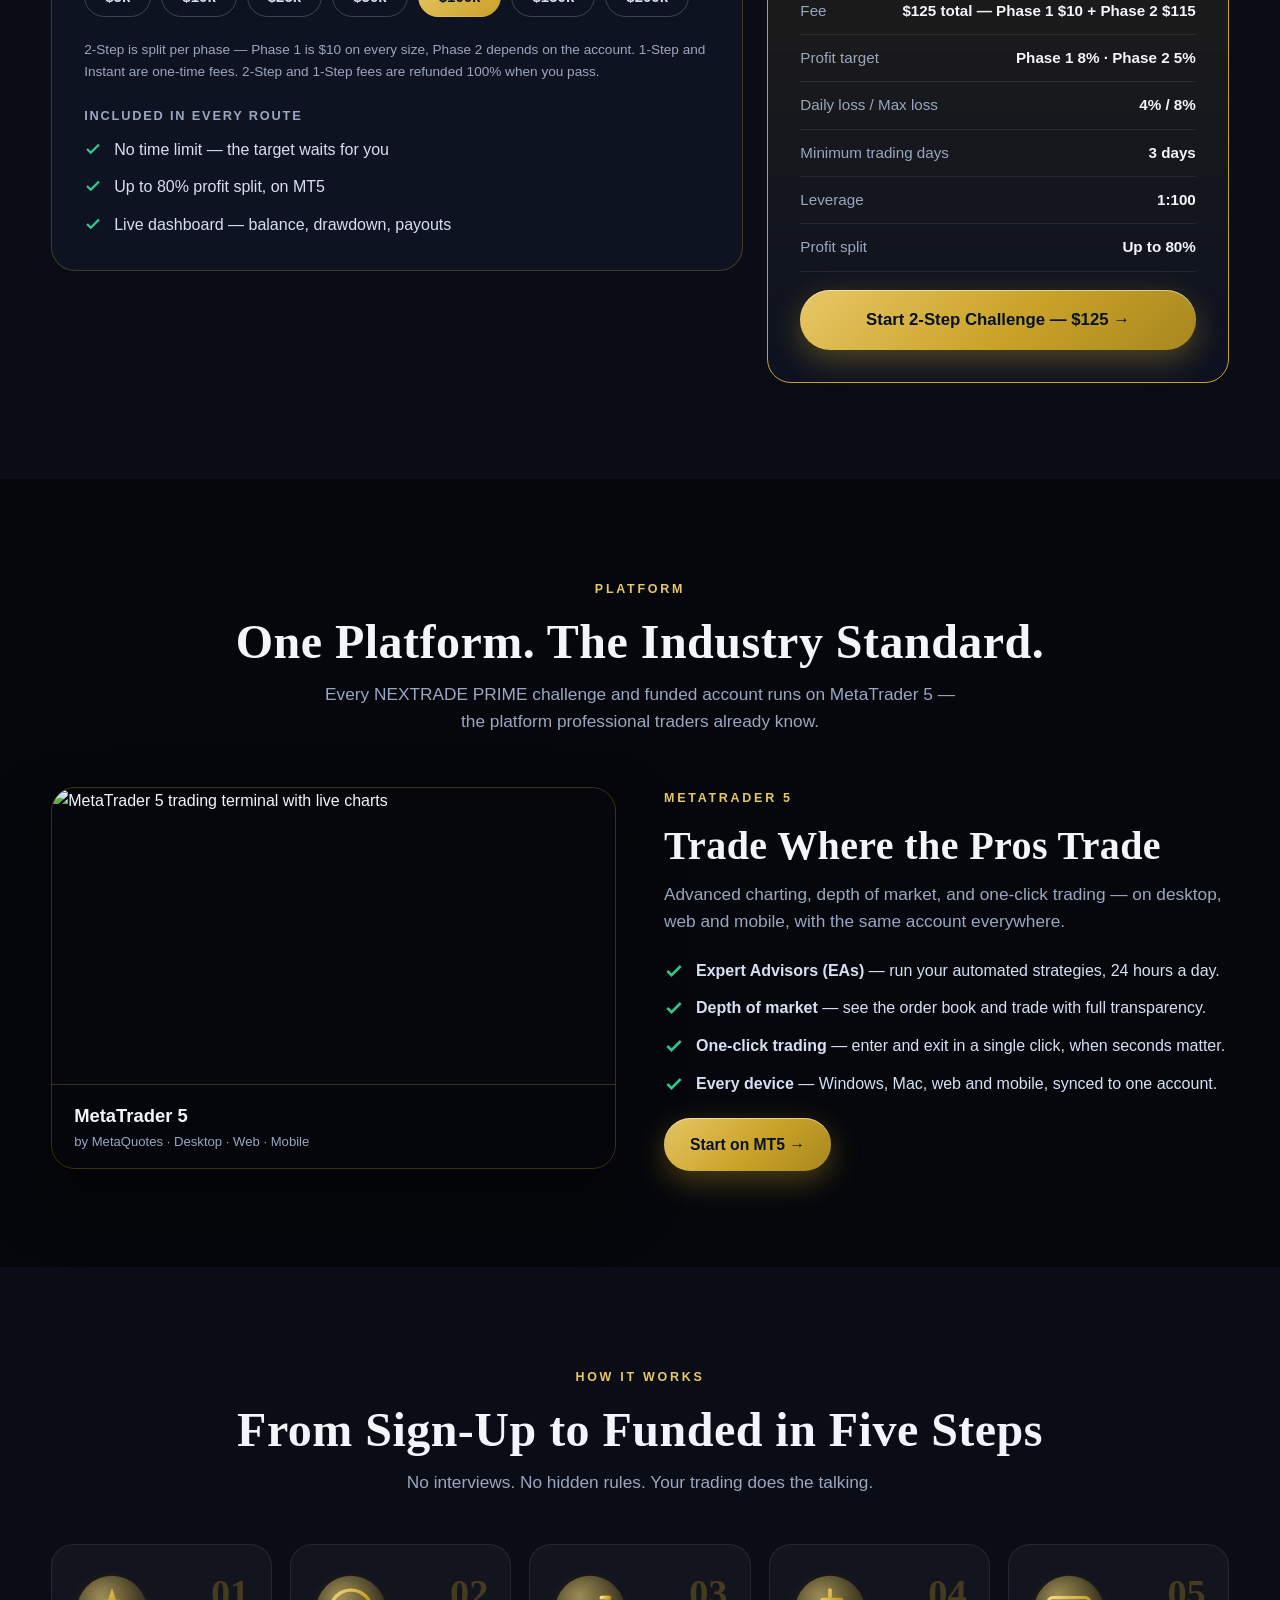
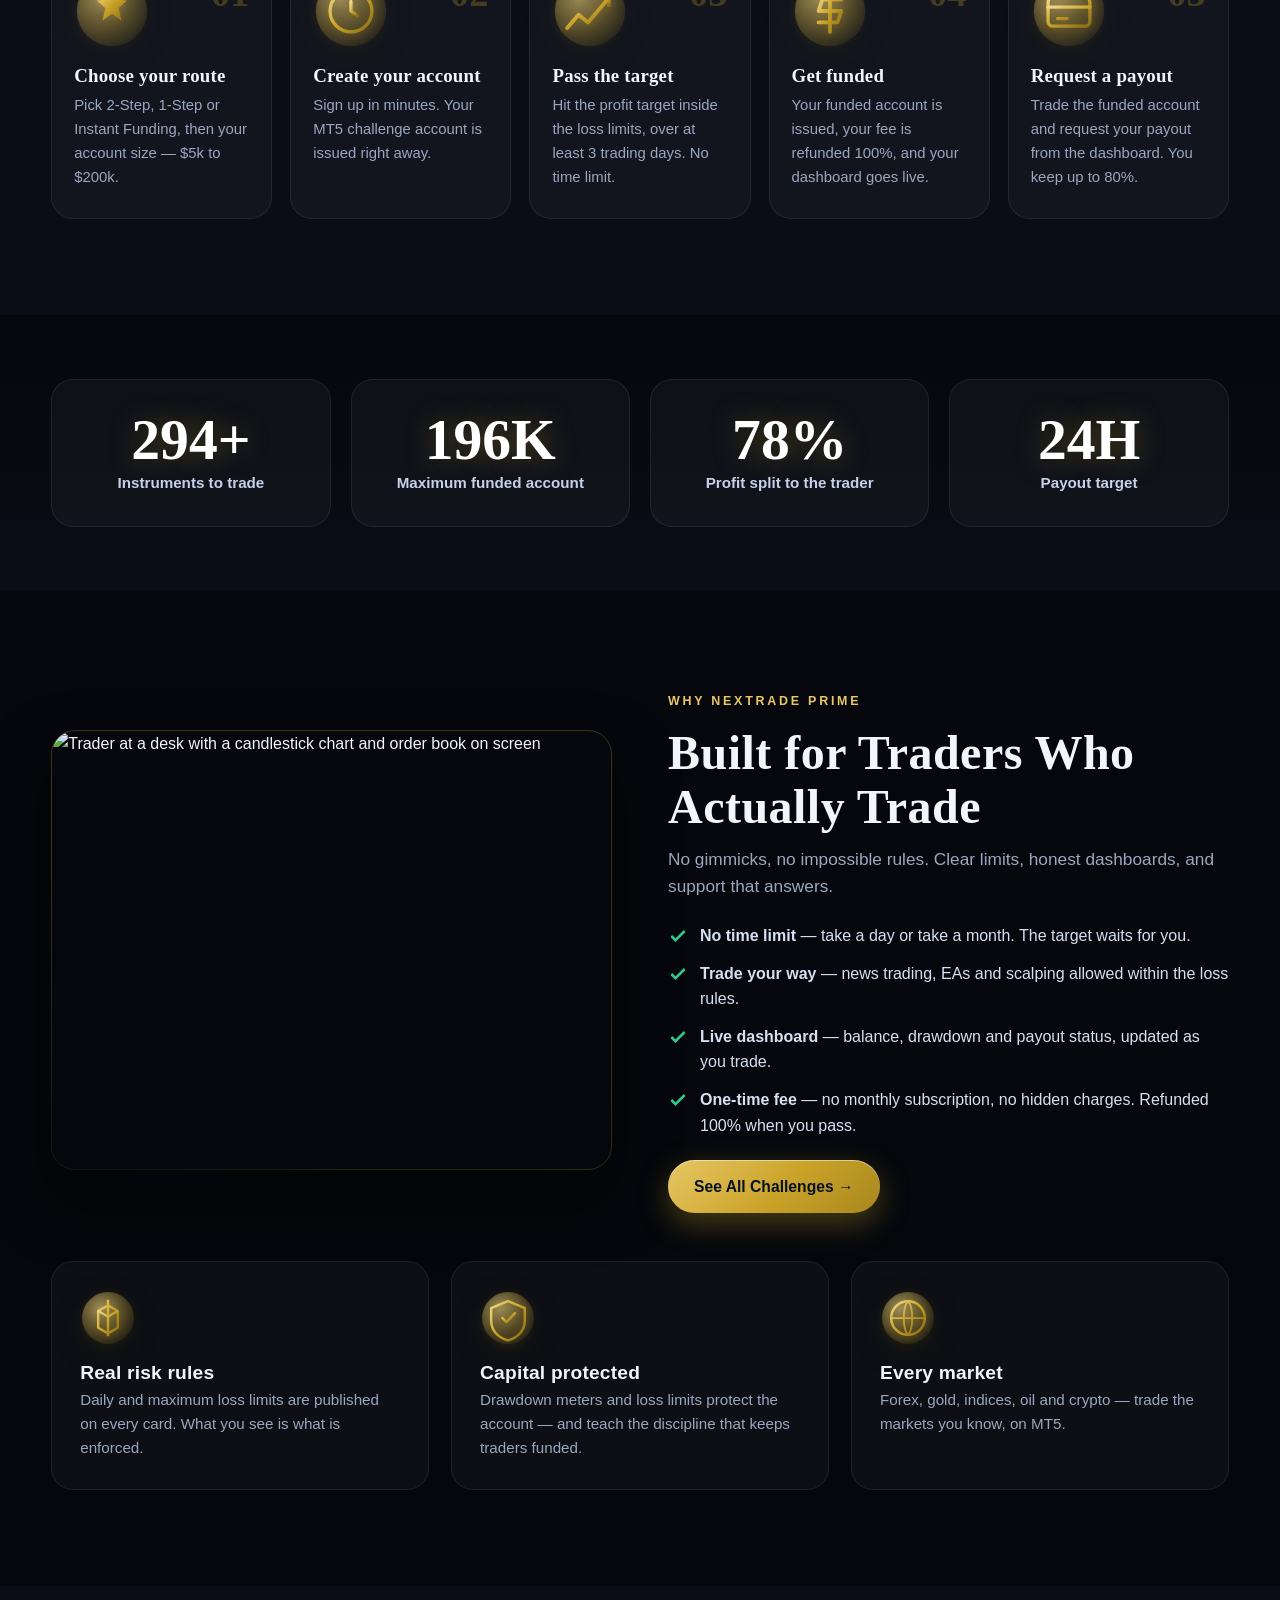
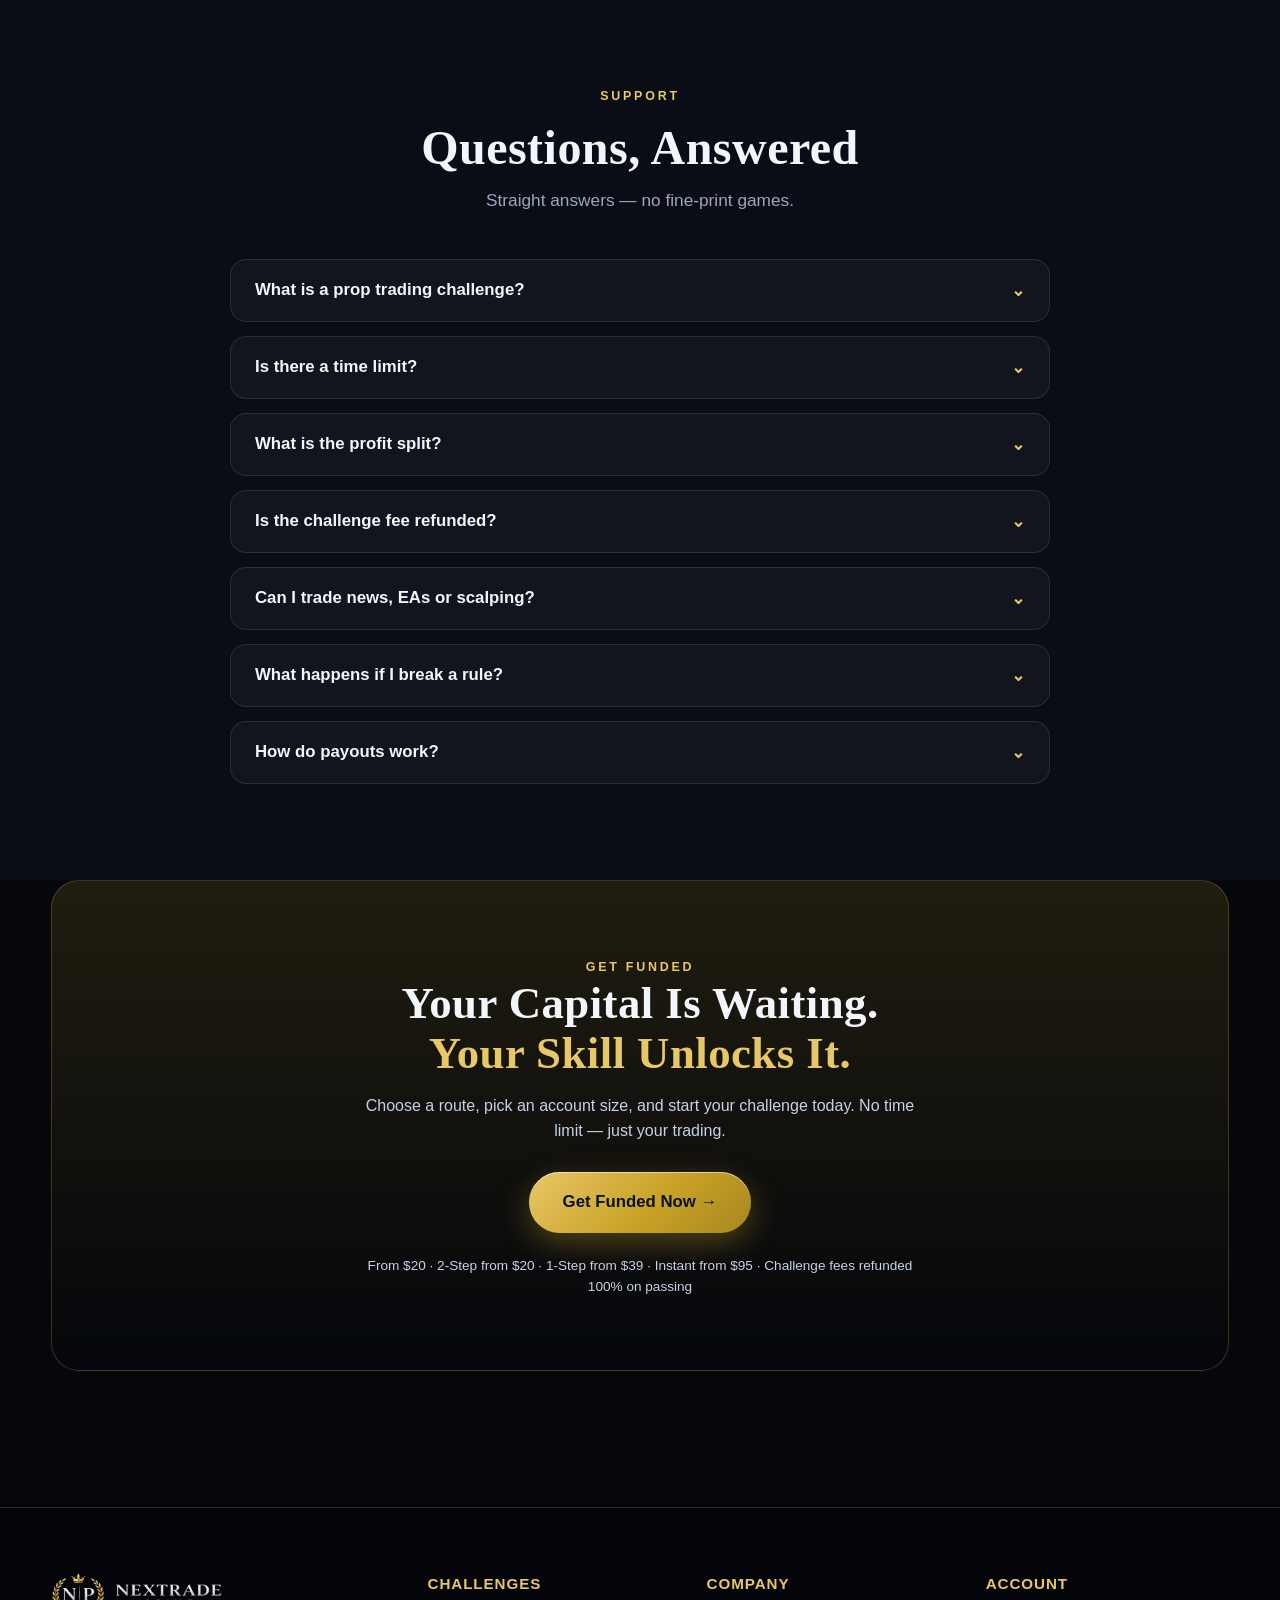
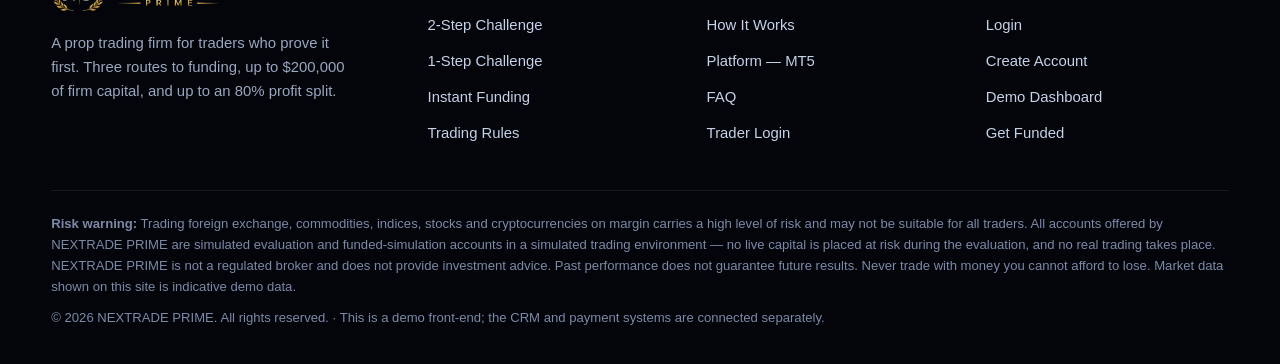
==== commit 3e2e930c: "Final fix pass: #why trader photo, stat numbers, hero void, login photo brightness" ====
--- a/index.html
+++ b/index.html
@@ -9,7 +9,6 @@
 <link rel="preconnect" href="https://fonts.gstatic.com" crossorigin>
 <link href="https://fonts.googleapis.com/css2?family=Playfair+Display:wght@600;700;800&display=swap" rel="stylesheet">
 <link rel="preload" as="image" href="https://images.unsplash.com/photo-1611974789855-9c2a0a7236a3?w=1200&q=80&auto=format&fit=crop">
-<link rel="preload" as="image" href="https://images.unsplash.com/photo-1519389950473-47ba0277781c?w=1200&q=80&auto=format&fit=crop">
 <link rel="stylesheet" href="assets/style.css">
 <link rel="icon" href="assets/logo-light.png">
 </head>
@@ -399,7 +398,7 @@
 <section class="section" id="why">
   <div class="container split">
     <div class="img-frame reveal">
-      <img class="ph" src="https://images.unsplash.com/photo-1519389950473-47ba0277781c?w=1400&q=80&auto=format&fit=crop" alt="Traders working at their desks with live market charts on screen" loading="lazy">
+      <img class="ph" src="https://images.unsplash.com/photo-1716279083176-60af7a63cb03?w=1400&q=80&auto=format&fit=crop" alt="Trader at a desk with a candlestick chart and order book on screen" loading="lazy">
     </div>
     <div class="reveal" data-delay="1">
       <span class="eyebrow">Why NexTrade Prime</span>
--- a/assets/style.css
+++ b/assets/style.css
@@ -73,7 +73,7 @@
 .btn-lg{padding:17px 34px;font-size:1.05rem}
 
 /* ---------- Hero: split collage, glow, floating glass cards ---------- */
-.hero{position:relative;padding:88px 0 0;overflow:hidden;background:radial-gradient(90% 70% at 70% 0%,rgba(201,162,39,.10),transparent 55%),radial-gradient(60% 50% at 10% 20%,rgba(22,32,58,.9),transparent 70%),var(--black)}
+.hero{position:relative;padding:64px 0 0;overflow:hidden;background:radial-gradient(90% 70% at 70% 0%,rgba(201,162,39,.10),transparent 55%),radial-gradient(60% 50% at 10% 20%,rgba(22,32,58,.9),transparent 70%),var(--black)}
 .orb{position:absolute;border-radius:50%;filter:blur(70px);pointer-events:none;animation:drift 14s ease-in-out infinite alternate}
 .orb-1{width:420px;height:420px;background:rgba(201,162,39,.16);top:-120px;right:8%}
 .orb-2{width:300px;height:300px;background:rgba(46,204,143,.07);bottom:10%;left:-80px;animation-delay:-6s}
@@ -85,8 +85,8 @@
 .hero-proof{display:flex;gap:26px;flex-wrap:wrap;color:#C6D2E8;font-size:.92rem}
 .hero-proof b{color:var(--gold-light);font-size:1.15rem;display:block}
 /* Collage: B&W chart left, colour trader right, gold seam + circular divider */
-.hero-collage{position:relative;min-height:520px;background:linear-gradient(160deg,#101828,#05070C 70%);border-radius:24px}
-.collage-photo{position:absolute;top:0;bottom:0;width:56%;object-fit:cover;border-radius:24px;border:1px solid var(--line);box-shadow:0 40px 80px rgba(0,0,0,.6)}
+.hero-collage{position:relative;height:100%;min-height:460px;background:linear-gradient(160deg,#101828,#05070C 70%);border-radius:24px;overflow:hidden}
+.collage-photo{position:absolute;top:0;bottom:0;height:100%;width:56%;object-fit:cover;border-radius:24px;border:1px solid var(--line);box-shadow:0 40px 80px rgba(0,0,0,.6)}
 .collage-left{left:0;filter:grayscale(1) contrast(1.08) brightness(.92)}
 .collage-right{right:0;width:56%;z-index:2}
 .collage-seam{position:absolute;left:50%;top:0;bottom:0;width:3px;transform:translateX(-50%);z-index:3;background:linear-gradient(180deg,transparent,#E8C766 18%,#C9A227 50%,#E8C766 82%,transparent);box-shadow:0 0 14px rgba(201,162,39,.65);pointer-events:none}
@@ -96,10 +96,10 @@
 .glass-card .gc-value{font-family:var(--font-display);font-size:1.35rem;color:#fff;line-height:1.2}
 .glass-card .gc-sub{font-size:.82rem;color:var(--green);font-weight:700}
 .glass-1{left:16px;bottom:20px}
-.glass-2{right:16px;top:20px;animation-delay:-3s}
+.glass-2{right:16px;bottom:20px;animation-delay:-3s}
 @keyframes floaty{from{transform:translateY(0)}to{transform:translateY(-10px)}}
 /* Ticker */
-.ticker{position:relative;z-index:2;margin-top:64px;border-top:1px solid rgba(201,162,39,.25);border-bottom:1px solid rgba(201,162,39,.25);background:rgba(5,7,12,.85);backdrop-filter:blur(8px);overflow:hidden}
+.ticker{position:relative;z-index:2;margin-top:28px;border-top:1px solid rgba(201,162,39,.25);border-bottom:1px solid rgba(201,162,39,.25);background:rgba(5,7,12,.85);backdrop-filter:blur(8px);overflow:hidden}
 .ticker-track{display:flex;width:max-content;animation:tick 38s linear infinite;padding:12px 0}
 .ticker:hover .ticker-track{animation-play-state:paused}
 .ticker-item{display:flex;gap:10px;align-items:center;padding:0 26px;font-size:.92rem;white-space:nowrap;color:#D7E0F2}
@@ -112,7 +112,8 @@
 .stats-grid{display:grid;grid-template-columns:repeat(4,1fr);gap:20px}
 .stat{text-align:center;padding:30px 10px;border:1px solid var(--line-soft);border-radius:var(--radius);background:var(--card-bg)}
 .stat b{font-family:var(--font-display);font-size:clamp(2.7rem,4.6vw,3.6rem);font-weight:800;color:#fff;display:block;line-height:1.05;text-shadow:0 0 28px rgba(201,162,39,.35)}
-.stat span{color:#C6D2E8;font-size:.95rem;font-weight:600}
+.stat b, .stat b span{font-size:clamp(2.7rem,4.6vw,3.6rem);font-weight:800;color:#fff}
+.stat > span{color:#C6D2E8;font-size:.95rem;font-weight:600}
 
 /* ---------- Tabs (shared) ---------- */
 .tabs{display:flex;gap:10px;flex-wrap:wrap;justify-content:center;margin:36px 0 8px}
@@ -280,8 +281,8 @@
 /* ---------- Auth ---------- */
 .auth-page{min-height:100vh;display:grid;grid-template-columns:1fr 1fr;background:var(--black)}
 .auth-visual{position:relative;overflow:hidden}
-.auth-visual img{position:absolute;inset:0;width:100%;height:100%;object-fit:cover;opacity:.55}
-.auth-visual::after{content:"";position:absolute;inset:0;background:linear-gradient(180deg,rgba(10,13,22,.35),rgba(5,7,12,.95) 85%)}
+.auth-visual img{position:absolute;inset:0;width:100%;height:100%;object-fit:cover;opacity:1}
+.auth-visual::after{content:"";position:absolute;inset:0;background:linear-gradient(180deg,rgba(10,13,22,0) 55%,rgba(5,7,12,.55) 100%)}
 .auth-visual-text{position:absolute;z-index:2;left:48px;right:48px;bottom:56px}
 .auth-visual-text h2{font-size:2.2rem;margin-bottom:10px}
 .auth-visual-text p{color:#C6D2E8;max-width:440px}
@@ -374,7 +375,7 @@
   .hero{padding-top:64px}
   .hero-collage{height:340px;min-height:340px}
   .glass-1{left:0;bottom:24px}
-  .glass-2{right:0;top:12px}
+  .glass-2{right:0;bottom:24px}
   .collage-divider{width:58px;height:58px;font-size:.9rem}
   .inst-strip{grid-template-columns:1fr 1fr}
   .split img.ph{height:280px}
